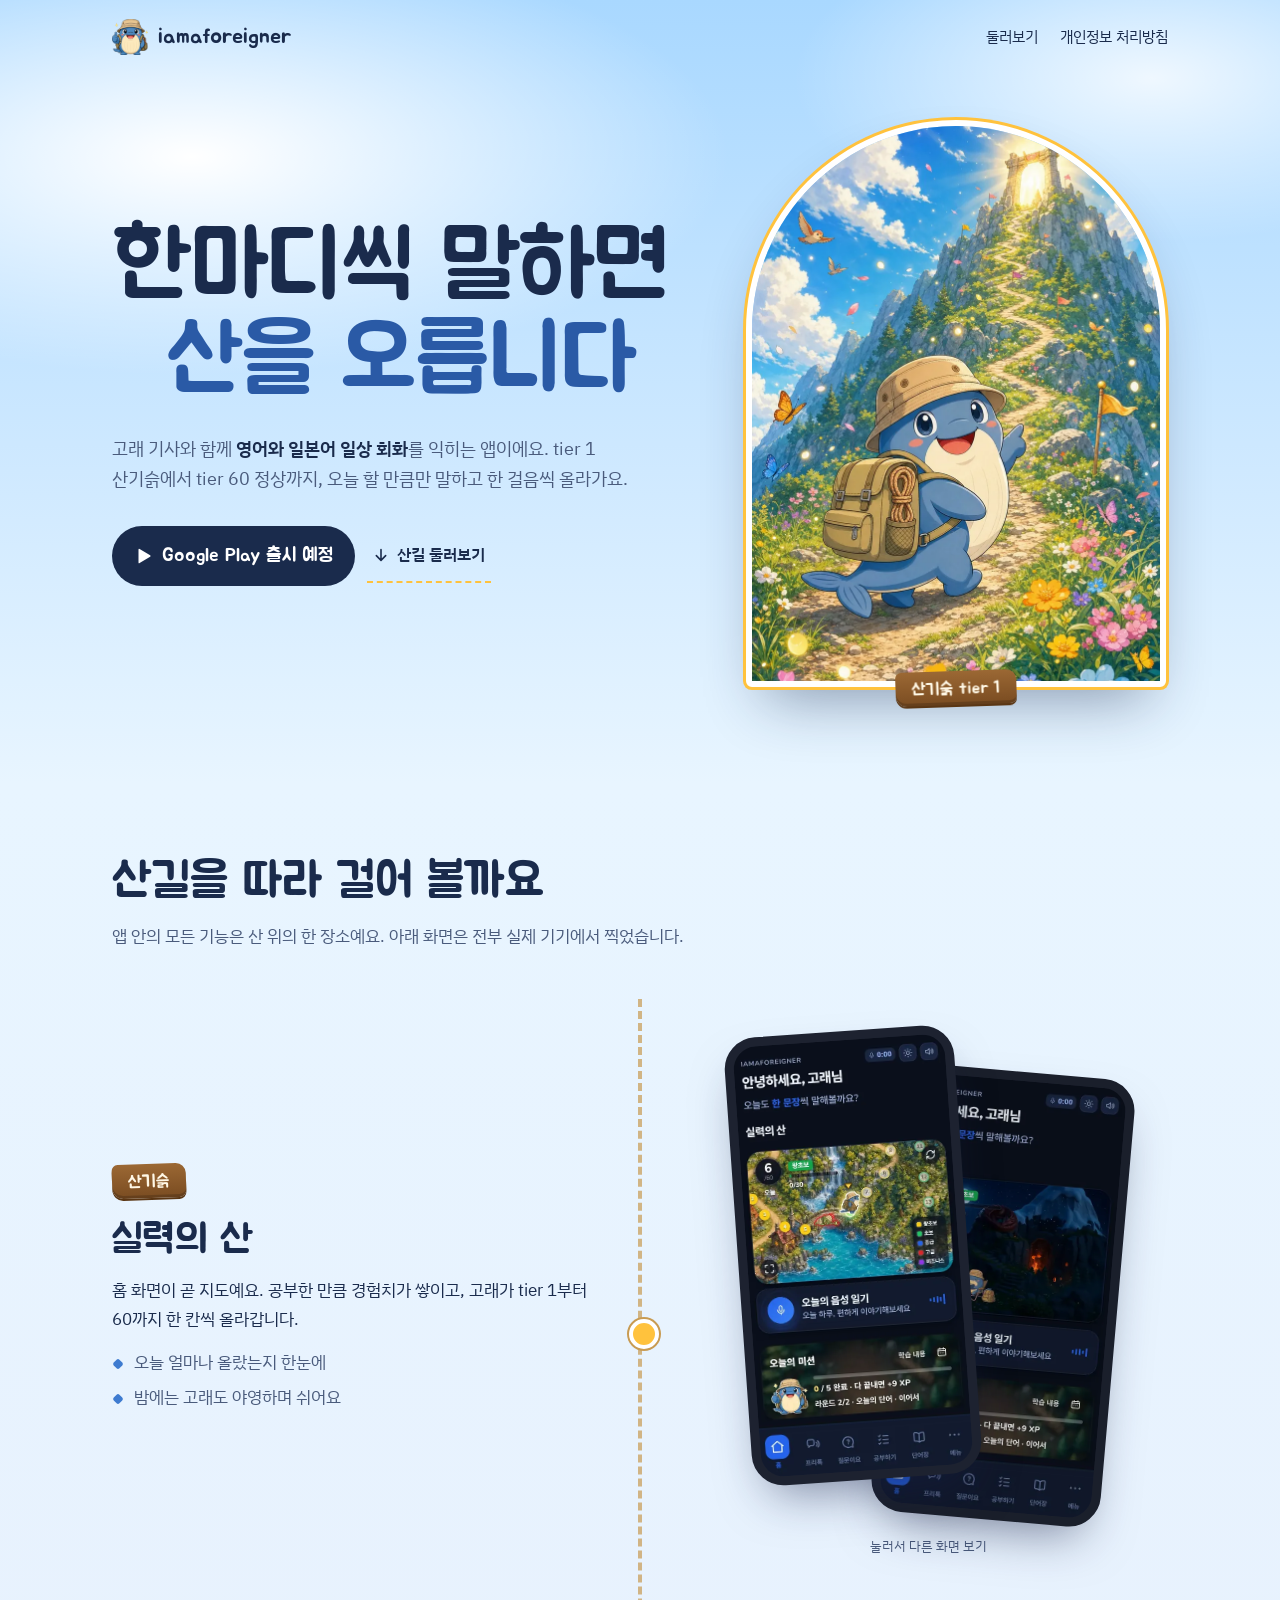
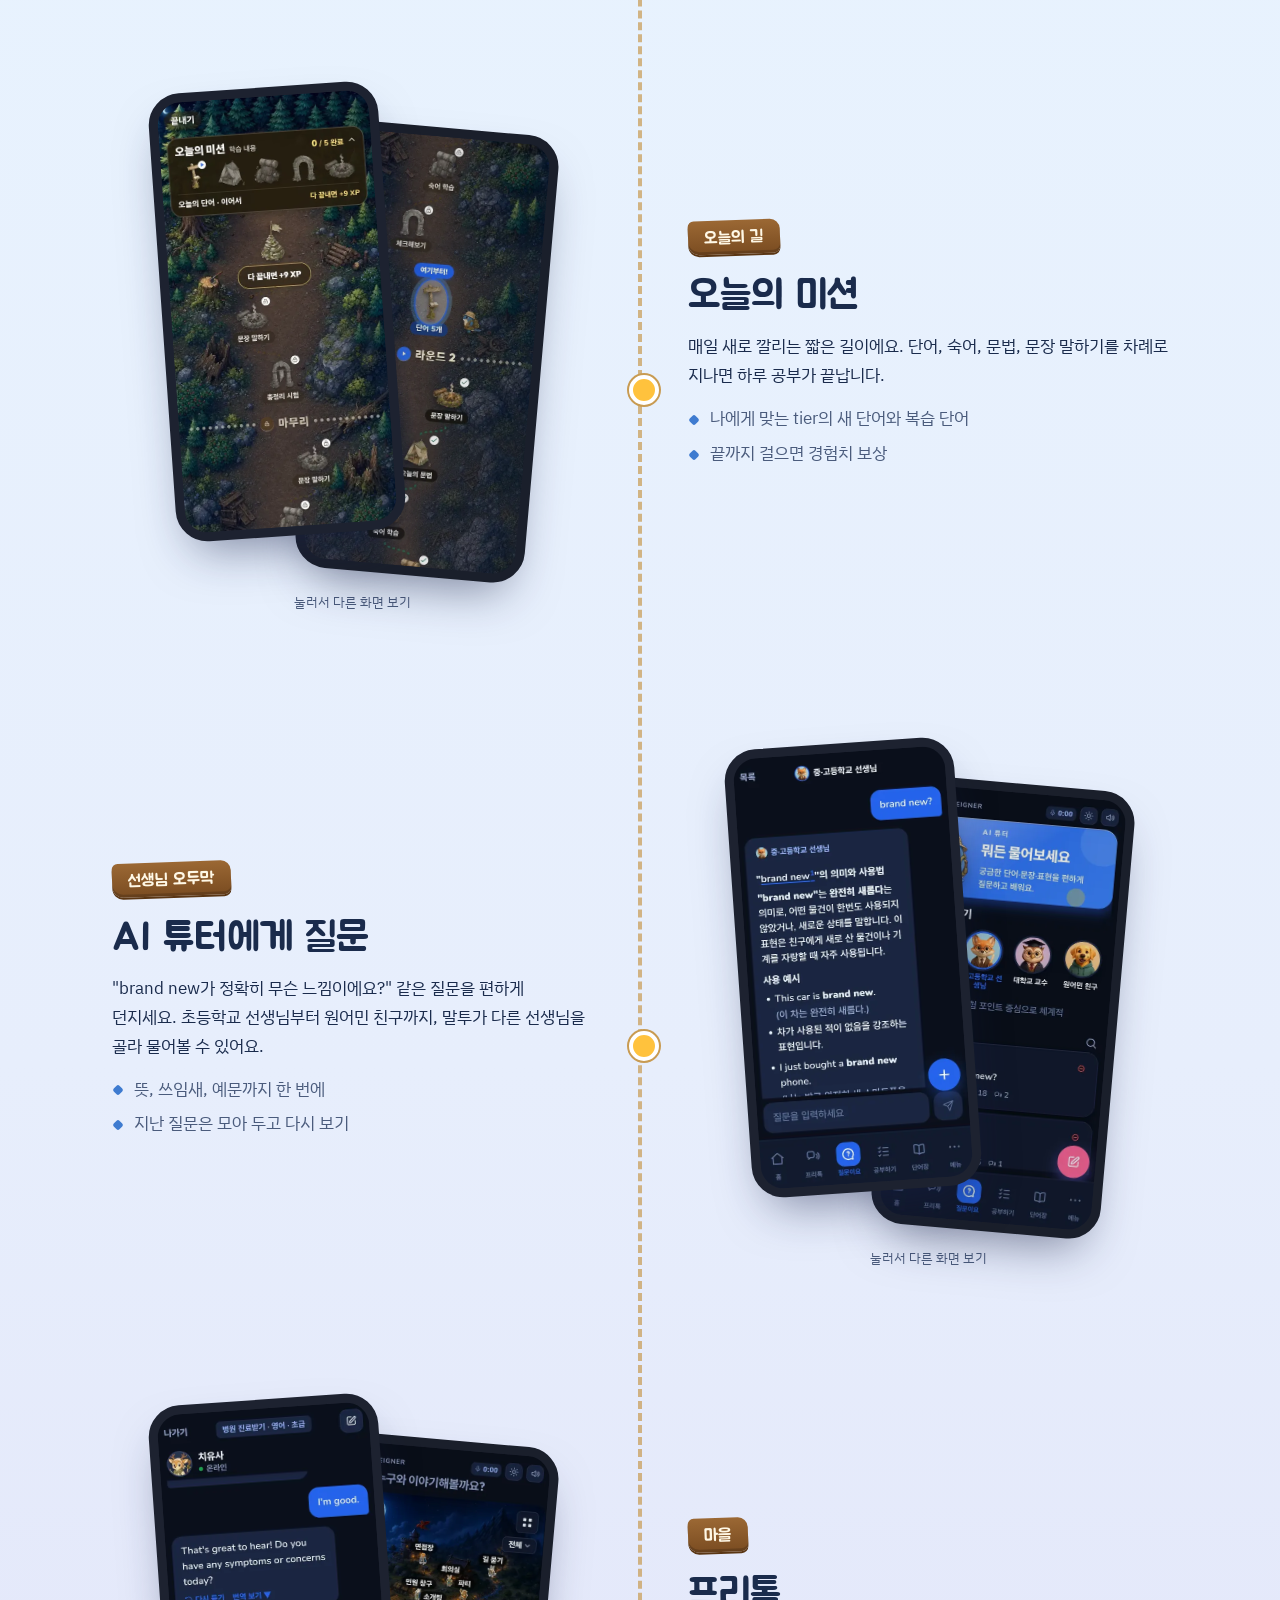
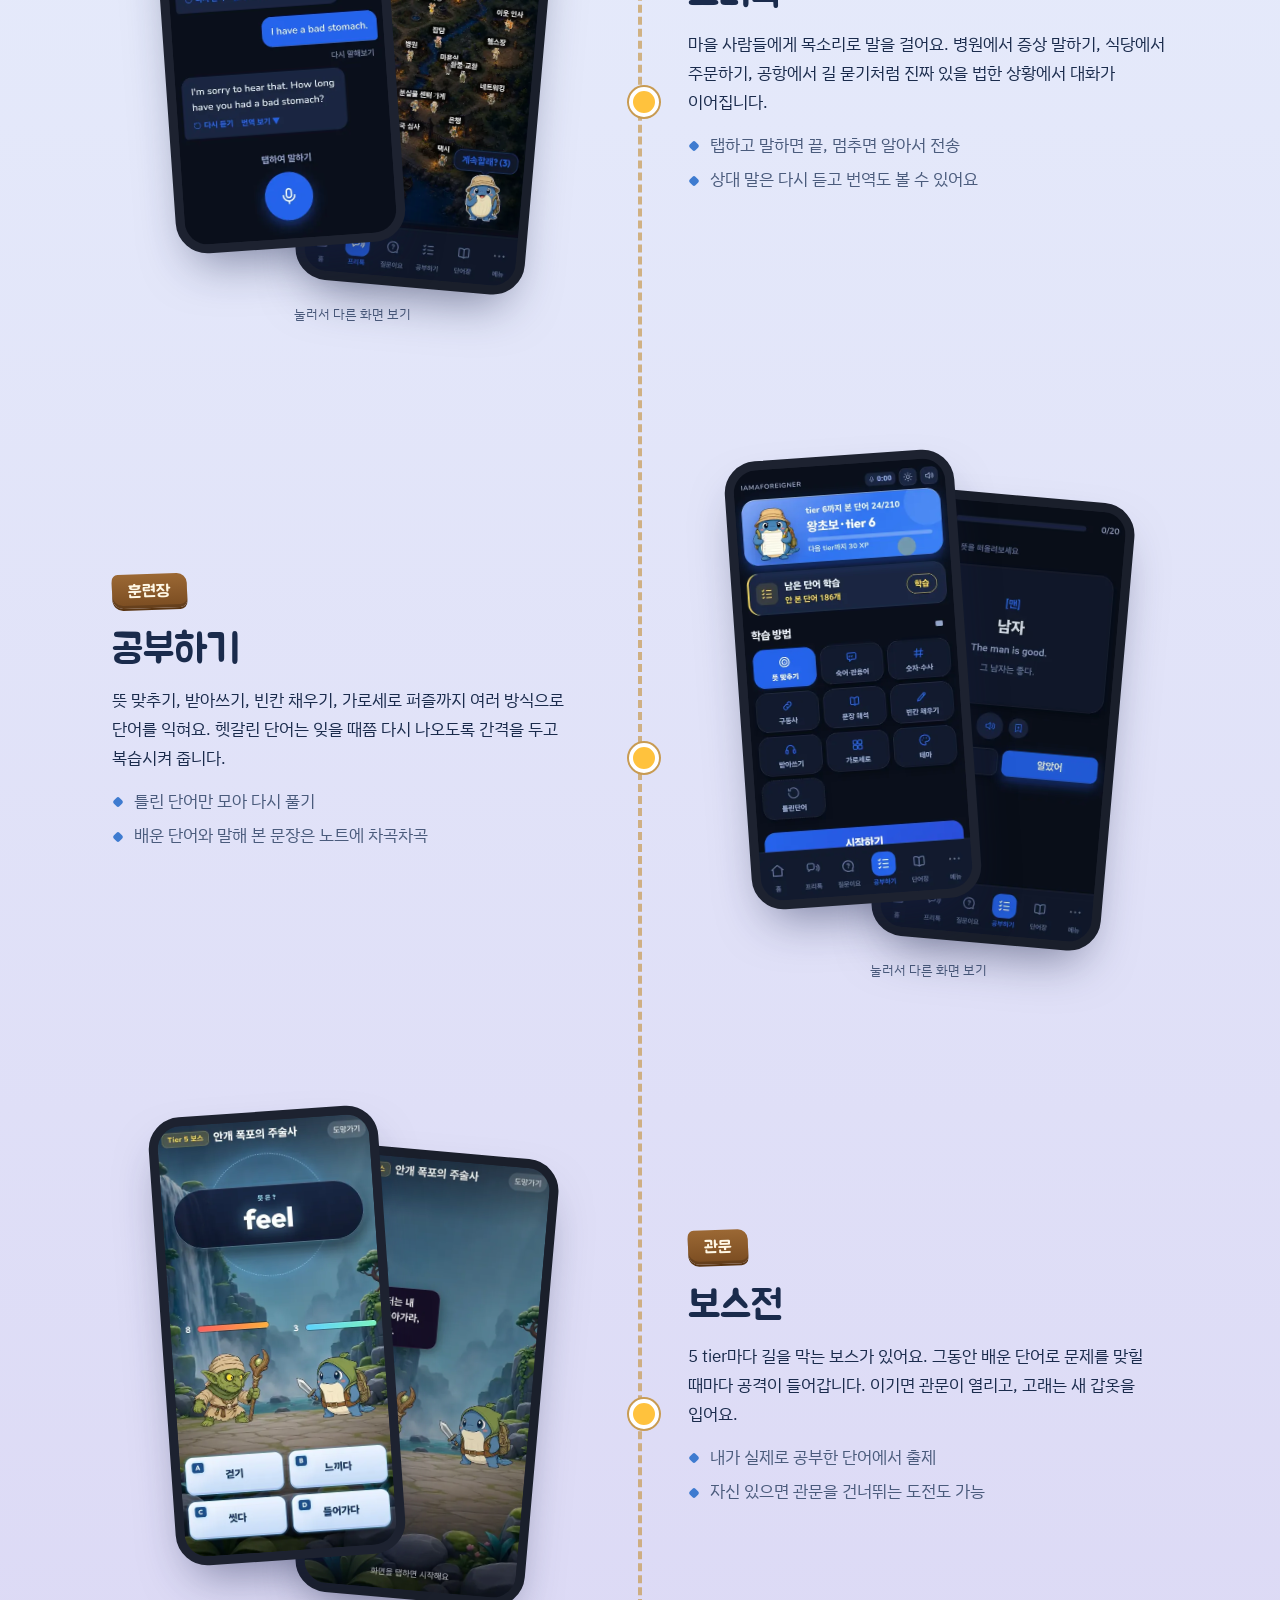
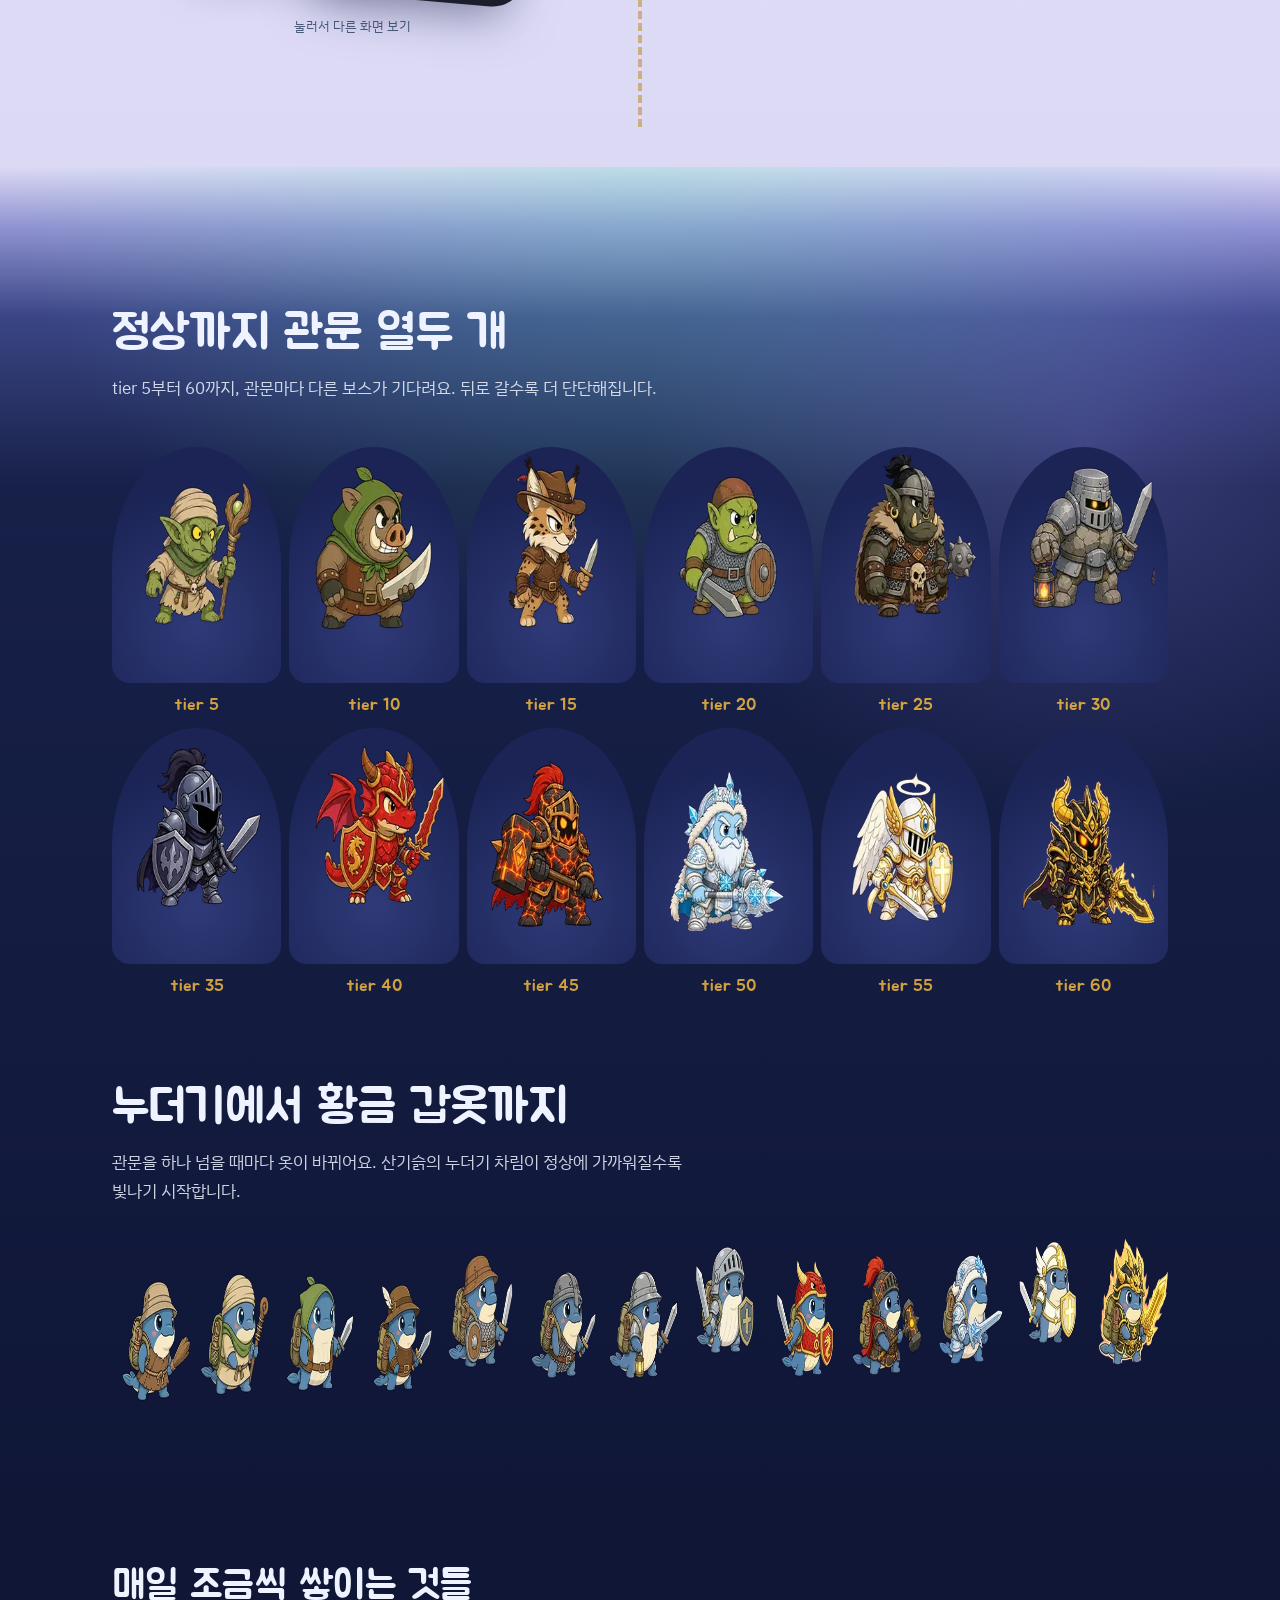
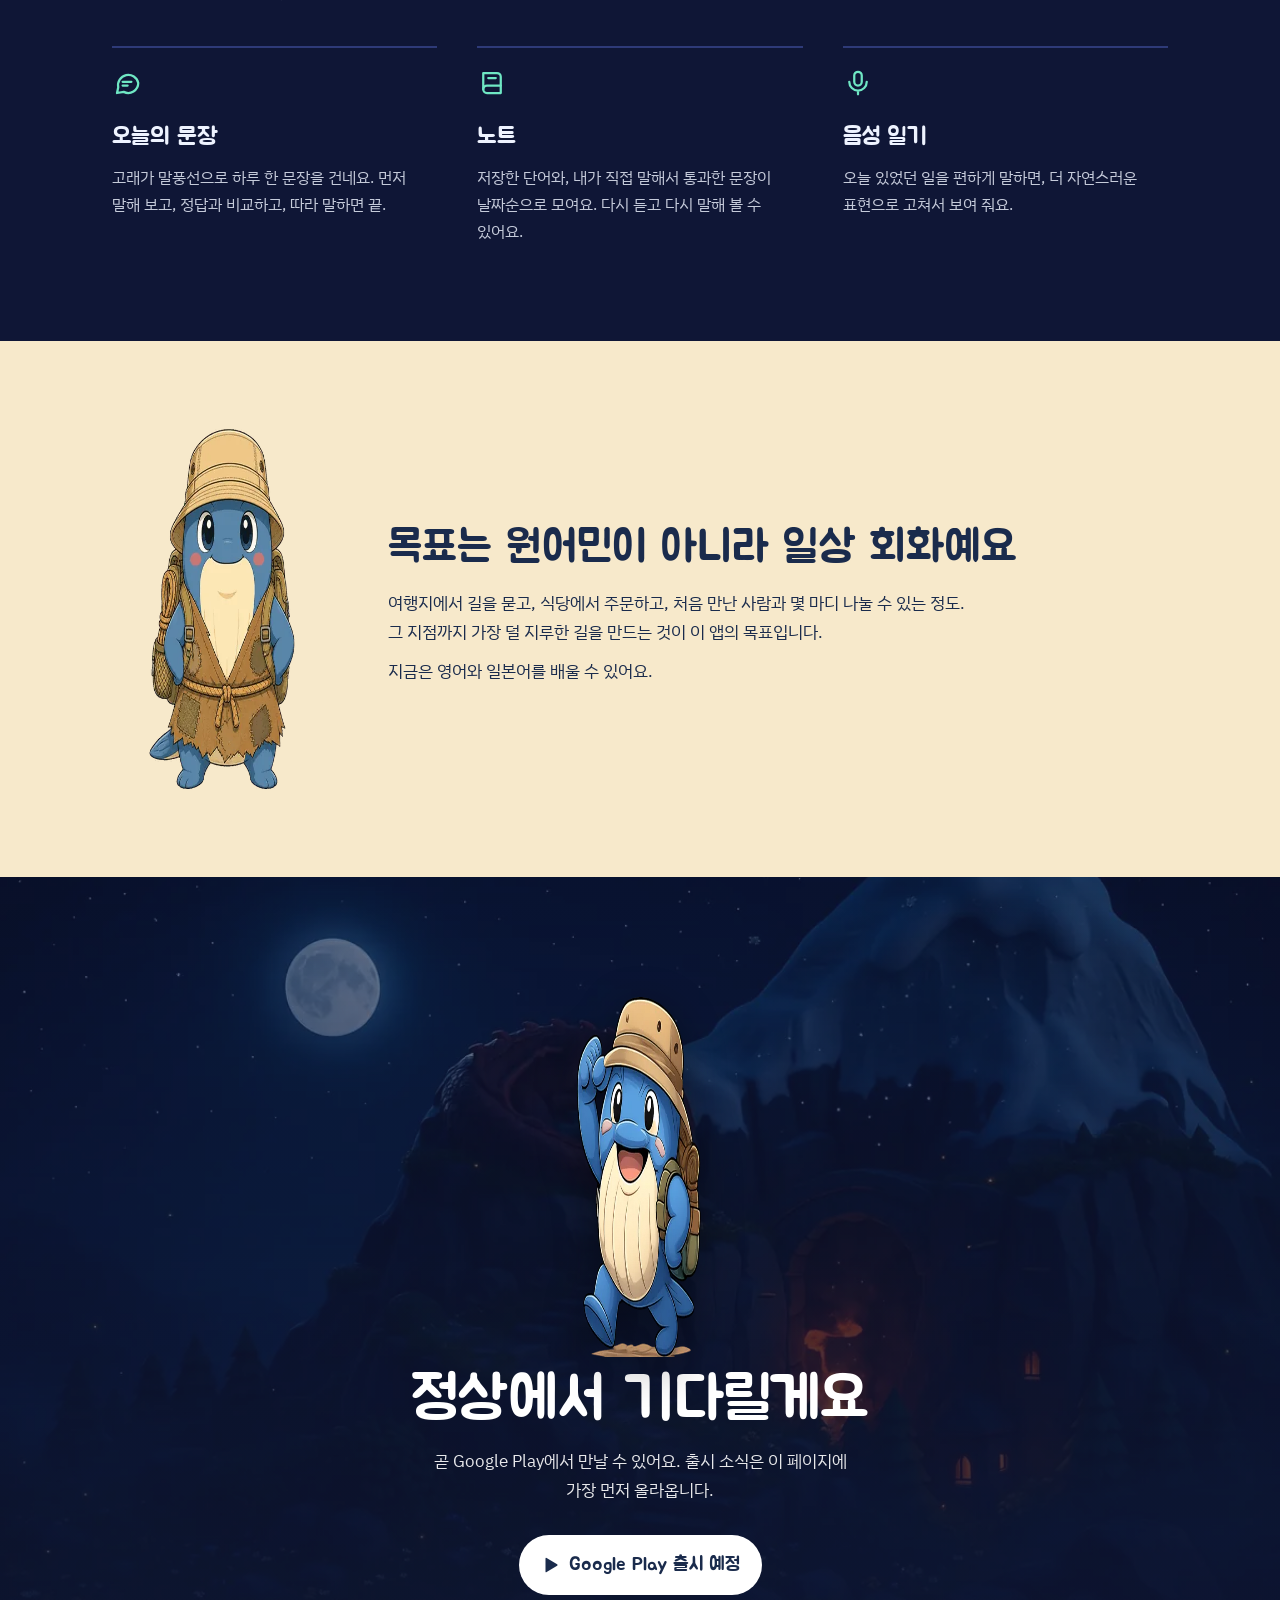
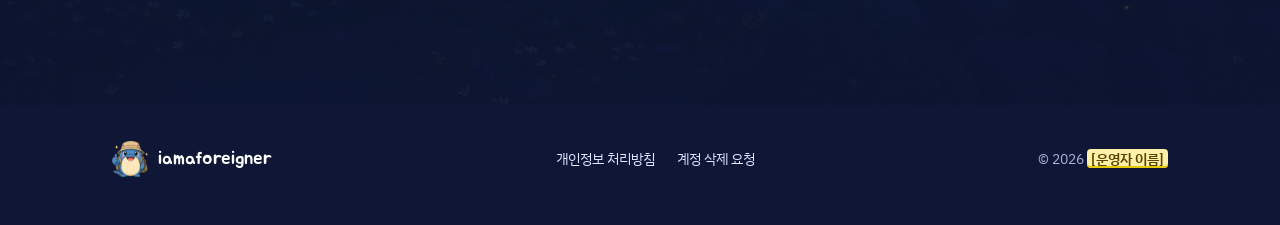
==== index.html @ 8b108762 "feat: 앱 소개 페이지 + 개인정보 처리방침 (GitHub Pages 정적 사이트) - index.html: 고래 기사 산길 컨셉 소개, 실기기 캡처 6개 기능, 관문 보스 1" ====
<!DOCTYPE html>
<html lang="ko">
<head>
<meta charset="UTF-8">
<meta name="viewport" content="width=device-width, initial-scale=1">
<title>iamaforeigner — 고래 기사와 오르는 회화의 산</title>
<meta name="description" content="고래 기사와 함께 영어와 일본어 일상 회화를 익히는 앱. tier 1 산기슭에서 tier 60 정상까지, 매일 한마디씩.">
<meta property="og:title" content="iamaforeigner">
<meta property="og:description" content="한마디씩 말하면 산을 오릅니다. 영어와 일본어 일상 회화 앱.">
<meta property="og:image" content="images/og.jpg">
<meta property="og:type" content="website">
<meta name="theme-color" content="#cfe9ff">
<link rel="icon" href="images/icon.png">
<link rel="apple-touch-icon" href="images/icon.png">
<link rel="preconnect" href="https://fonts.googleapis.com">
<link rel="preconnect" href="https://fonts.gstatic.com" crossorigin>
<link href="https://fonts.googleapis.com/css2?family=Jua&family=IBM+Plex+Sans+KR:wght@400;600&display=swap" rel="stylesheet">
<link rel="stylesheet" href="style.css">
<style>
/* ---------- top bar ---------- */
.top { position: absolute; inset: 0 0 auto 0; z-index: 5; padding: 18px 0; }
.top .wrap { display: flex; align-items: center; justify-content: space-between; }
.top nav a { font-size: 15px; color: var(--ink); text-decoration: none; margin-left: 18px; }
.top nav a:hover { text-decoration: underline; }
@media (max-width: 520px) { .top nav .opt { display: none; } }

/* ---------- hero ---------- */
.hero {
  position: relative;
  background:
    radial-gradient(60% 40% at 15% 20%, #fff 0, rgba(255,255,255,0) 70%),
    radial-gradient(40% 30% at 90% 10%, rgba(255,255,255,.8) 0, rgba(255,255,255,0) 70%),
    linear-gradient(#a9d8ff, var(--sky) 60%, #e8f5ff);
  padding: 96px 0 72px;
  overflow: hidden;
}
.hero .wrap { display: grid; gap: 40px; align-items: center; }
@media (min-width: 900px) {
  .hero { padding: 120px 0 96px; }
  .hero .wrap { grid-template-columns: 1.15fr .85fr; gap: 56px; }
}
.hero h1 {
  font-family: var(--display);
  font-weight: 400;
  font-size: clamp(46px, 11vw, 92px);
  line-height: 1.02;
  letter-spacing: -0.01em;
  margin: 0 0 24px;
  color: var(--ink);
}
.hero h1 .line { display: block; }
.hero h1 .line:nth-child(2) {
  color: var(--whale-deep);
  -webkit-text-stroke: 0;
  padding-left: .6em;
}
.hero .lede { font-size: 18px; max-width: 30em; color: var(--ink-soft); margin: 0 0 32px; }
.hero .lede strong { color: var(--ink); font-weight: 600; }

.cta-row { display: flex; flex-wrap: wrap; gap: 12px; align-items: center; }
.soon {
  display: inline-flex; align-items: center; gap: 10px;
  font-family: var(--display); font-size: 19px;
  padding: 14px 22px;
  border-radius: 999px;
  background: var(--ink); color: #fff;
  cursor: default;
}
.soon svg { width: 18px; height: 18px; flex: none; }
.soon small { font-family: var(--body); font-size: 13px; opacity: .7; margin-left: 2px; }
.ghost {
  display: inline-flex; align-items: center; gap: 8px;
  font-size: 16px; font-weight: 600; color: var(--ink);
  text-decoration: none; padding: 12px 6px;
  border-bottom: 2px dashed var(--gold);
}
.ghost svg { width: 16px; height: 16px; }

/* arched gate framing the splash art */
.gate {
  position: relative;
  margin: 0 auto;
  width: min(100%, 420px);
  aspect-ratio: 2 / 2.7;
  border-radius: 999px 999px 28px 28px;
  overflow: hidden;
  border: 6px solid #fff;
  box-shadow: 0 0 0 3px var(--gold), 0 30px 60px -20px rgba(26,43,76,.45);
  background: #9fd2ff;
}
.gate img { width: 100%; height: 100%; object-fit: cover; object-position: 50% 30%; }
.gate-wrap { position: relative; }
.gate-wrap .tag {
  position: absolute; left: 50%; bottom: -18px; transform: translateX(-50%) rotate(-2deg);
  white-space: nowrap;
}
@media (prefers-reduced-motion: no-preference) {
  .gate { animation: rise 1s cubic-bezier(.2,.8,.2,1) both .1s; }
  @keyframes rise { from { transform: translateY(40px); opacity: 0; } to { transform: none; opacity: 1; } }
}

/* ---------- the climb (trail with stops) ---------- */
.climb {
  position: relative;
  background: linear-gradient(#e8f5ff, #e7eefc 45%, #dcd9f5);
  padding: 72px 0 40px;
  overflow-x: clip;
}
.climb-intro { max-width: 36em; margin-bottom: 40px; }
.climb-intro h2, .section-head h2 {
  font-family: var(--display); font-weight: 400;
  font-size: clamp(32px, 6vw, 48px); line-height: 1.15; margin: 0 0 12px;
}
.climb-intro p { margin: 0; color: var(--ink-soft); }

.trail { position: relative; padding-left: 40px; }
.trail::before {                      /* the dashed path */
  content: ""; position: absolute; left: 11px; top: 8px; bottom: 0;
  border-left: 4px dashed #c89b52;
  opacity: .7;
}
@media (min-width: 900px) {
  .trail { padding-left: 0; }
  .trail::before { left: 50%; margin-left: -2px; }
}

.stop { position: relative; padding: 24px 0 72px; display: grid; gap: 28px; align-items: center; }
.stop::before {                       /* trail stone */
  content: ""; position: absolute; left: -38px; top: 30px;
  width: 22px; height: 22px; border-radius: 50%;
  background: var(--gold); border: 4px solid #fff;
  box-shadow: 0 0 0 2px #c89b52;
}
@media (min-width: 900px) {
  .stop { grid-template-columns: 1fr 1fr; gap: 96px; padding: 40px 0 96px; }
  .stop::before { left: 50%; margin-left: -11px; top: 50%; }
  .stop:nth-child(even) .copy { order: 2; }
}
.copy h3 {
  font-family: var(--display); font-weight: 400;
  font-size: clamp(28px, 5vw, 40px); line-height: 1.2; margin: 18px 0 12px;
}
.copy p { margin: 0 0 14px; max-width: 30em; }
.copy ul { margin: 0; padding: 0; list-style: none; }
.copy li { padding-left: 22px; position: relative; margin-bottom: 6px; color: var(--ink-soft); }
.copy li::before {
  content: ""; position: absolute; left: 2px; top: .7em; width: 8px; height: 8px;
  background: var(--whale); border-radius: 2px; transform: rotate(45deg);
}

/* two overlapped phones — tap the front one to swap */
.phones {
  position: relative; height: 520px; max-width: 380px; width: 100%;
  margin: 0 auto; border: 0; padding: 0; background: none; cursor: pointer;
  font: inherit; color: inherit;
}
@media (max-width: 420px) { .phones { height: 460px; } }
.phone {
  position: absolute; width: 230px; aspect-ratio: 720 / 1406;
  border-radius: 32px; overflow: hidden;
  border: 9px solid #1d2230;
  background: #1d2230;
  box-shadow: 0 24px 50px -18px rgba(23,32,72,.55);
  transition: transform .45s cubic-bezier(.2,.8,.2,1), z-index 0s .2s, filter .45s;
}
@media (max-width: 420px) { .phone { width: 200px; } }
.phone img { width: 100%; height: 100%; object-fit: cover; }
.phone.a { left: 0; top: 0; z-index: 2; transform: rotate(-4deg); }
.phone.b { right: 0; top: 40px; z-index: 1; transform: rotate(5deg); filter: brightness(.9); }
.phones.swapped .phone.a { z-index: 1; transform: rotate(-6deg) translateY(30px); filter: brightness(.9); }
.phones.swapped .phone.b { z-index: 2; transform: rotate(3deg) translateY(-30px); filter: none; }
.phones .hint {
  position: absolute; left: 50%; bottom: -6px; transform: translateX(-50%);
  font-size: 13px; color: var(--ink-soft); white-space: nowrap;
}
@media (prefers-reduced-motion: reduce) { .phone { transition: none; } }

/* ---------- gates & armor ---------- */
.gates {
  background:
    radial-gradient(70% 50% at 50% 0%, rgba(111,231,196,.28) 0, rgba(111,231,196,0) 70%),
    radial-gradient(50% 40% at 85% 20%, rgba(154,140,255,.25) 0, rgba(154,140,255,0) 70%),
    linear-gradient(#dcd9f5 0, #8f93d0 60px, #3a4585 150px, var(--night) 320px, var(--night-2));
  color: var(--snow-text);
  padding: 140px 0 96px;
}
.section-head { max-width: 36em; margin-bottom: 36px; }
.section-head p { margin: 0; opacity: .85; }
.rail {
  display: grid; grid-auto-flow: column; grid-auto-columns: 132px; gap: 8px;
  overflow-x: auto; padding: 8px 4px 16px; margin: 0 calc(var(--gutter) * -1);
  padding-left: var(--gutter); padding-right: var(--gutter);
  scroll-snap-type: x proximity;
  scrollbar-width: thin; scrollbar-color: #3b467e transparent;
}
@media (min-width: 1100px) {
  .rail { grid-auto-flow: row; grid-template-columns: repeat(6, 1fr); grid-auto-columns: auto; overflow: visible; margin: 0; padding: 8px 0; }
}
.rail figure { margin: 0; text-align: center; scroll-snap-align: start; }
.rail .pedestal {
  aspect-ratio: 1; border-radius: 50% 50% 18px 18px;
  background: radial-gradient(circle at 50% 75%, #2f3a78, #1b2455 70%);
  display: grid; place-items: center; padding: 8px;
}
.rail figcaption { font-size: 14px; margin-top: 8px; opacity: .8; }
.rail figcaption b { font-family: var(--display); font-weight: 400; font-size: 17px; color: var(--gold); opacity: 1; display: block; }

.armor-head { margin-top: 72px; }
.armor {
  display: flex; align-items: flex-end; gap: 0;
  overflow-x: auto; padding: 8px var(--gutter) 12px; margin: 0 calc(var(--gutter) * -1);
  scrollbar-width: thin; scrollbar-color: #3b467e transparent;
}
.armor img { width: 92px; flex: none; margin-right: -14px; }
.armor img:nth-child(n) { transform: translateY(calc(var(--i) * -3px)); }
@media (min-width: 1100px) { .armor { overflow: visible; margin: 0; padding: 8px 0 12px; } .armor img { flex: 1 1 0; min-width: 0; width: auto; margin: 0 -6px 0 0; } }

/* ---------- small things every day ---------- */
.daily { background: var(--night-2); color: var(--snow-text); padding: 24px 0 96px; }
.daily-grid { display: grid; gap: 28px; }
@media (min-width: 800px) { .daily-grid { grid-template-columns: repeat(3, 1fr); gap: 40px; } }
.daily-item { border-top: 2px solid #2e3a78; padding-top: 20px; }
.daily-item svg { width: 30px; height: 30px; color: var(--aurora); margin-bottom: 10px; }
.daily-item h3 { font-family: var(--display); font-weight: 400; font-size: 24px; margin: 0 0 6px; }
.daily-item p { margin: 0; opacity: .82; font-size: 16px; }

/* ---------- goal ---------- */
.goal { background: var(--belly); padding: 88px 0; }
.goal .wrap { display: grid; gap: 32px; align-items: center; }
@media (min-width: 800px) { .goal .wrap { grid-template-columns: 220px 1fr; gap: 56px; } }
.goal img { width: 150px; margin: 0 auto; }
@media (min-width: 800px) { .goal img { width: 200px; } }
.goal h2 { font-family: var(--display); font-weight: 400; font-size: clamp(30px, 5.5vw, 44px); line-height: 1.2; margin: 0 0 14px; }
.goal p { margin: 0 0 10px; max-width: 34em; }

/* ---------- peak CTA ---------- */
.peak {
  position: relative; color: #fff; text-align: center;
  padding: 120px 0 110px;
  background: linear-gradient(rgba(15,22,54,.55), rgba(15,22,54,.85)), url(images/mountain-night.webp) center 30% / cover no-repeat, var(--night);
}
.peak img.whale { width: 150px; margin: 0 auto 10px; filter: drop-shadow(0 10px 20px rgba(0,0,0,.4)); }
.peak h2 { font-family: var(--display); font-weight: 400; font-size: clamp(36px, 7vw, 60px); line-height: 1.1; margin: 0 0 14px; }
.peak p { margin: 0 auto 30px; max-width: 26em; opacity: .9; }
.peak .soon { background: #fff; color: var(--ink); }

/* ---------- footer ---------- */
footer.site { background: var(--night-2); color: #aab4d6; font-size: 14px; padding: 36px 0 48px; }
footer.site .wrap { display: flex; flex-wrap: wrap; gap: 14px 28px; align-items: center; justify-content: space-between; }
footer.site a { color: #dfe6ff; text-decoration: none; }
footer.site a:hover { text-decoration: underline; }
footer.site .links { display: flex; flex-wrap: wrap; gap: 8px 22px; }
footer.site .wordmark { color: #fff; font-size: 19px; }
</style>
</head>
<body>

<header class="top">
  <div class="wrap">
    <a class="wordmark" href="./"><img src="images/whale-happy.webp" alt="" width="36" height="36">iamaforeigner</a>
    <nav>
      <a class="opt" href="#climb">둘러보기</a>
      <a href="privacy.html">개인정보 처리방침</a>
    </nav>
  </div>
</header>

<main>
<section class="hero">
  <div class="wrap">
    <div>
      <h1><span class="line">한마디씩 말하면</span><span class="line">산을 오릅니다</span></h1>
      <p class="lede">고래 기사와 함께 <strong>영어와 일본어 일상 회화</strong>를 익히는 앱이에요. tier 1 산기슭에서 tier 60 정상까지, 오늘 할 만큼만 말하고 한 걸음씩 올라가요.</p>
      <div class="cta-row">
        <span class="soon" aria-label="Google Play 출시 예정">
          <svg viewBox="0 0 24 24" fill="currentColor" aria-hidden="true"><path d="M6 3.5v17a1 1 0 0 0 1.5.86l14-8.5a1 1 0 0 0 0-1.72l-14-8.5A1 1 0 0 0 6 3.5z"/></svg>
          Google Play 출시 예정
        </span>
        <a class="ghost" href="#climb">
          <svg viewBox="0 0 24 24" fill="none" stroke="currentColor" stroke-width="2.4" stroke-linecap="round" stroke-linejoin="round" aria-hidden="true"><path d="M12 4v16M5 13l7 7 7-7"/></svg>
          산길 둘러보기
        </a>
      </div>
    </div>
    <div class="gate-wrap">
      <div class="gate"><img src="images/hero-splash.webp" alt="모자를 쓰고 배낭을 멘 고래가 정상의 빛나는 관문으로 이어진 산길을 걷고 있다" width="820" height="1230" fetchpriority="high"></div>
      <span class="sign tag">산기슭 tier 1</span>
    </div>
  </div>
</section>

<section class="climb" id="climb">
  <div class="wrap">
    <div class="climb-intro">
      <h2>산길을 따라 걸어 볼까요</h2>
      <p>앱 안의 모든 기능은 산 위의 한 장소예요. 아래 화면은 전부 실제 기기에서 찍었습니다.</p>
    </div>

    <div class="trail">

      <article class="stop">
        <div class="copy">
          <span class="sign">산기슭</span>
          <h3>실력의 산</h3>
          <p>홈 화면이 곧 지도예요. 공부한 만큼 경험치가 쌓이고, 고래가 tier 1부터 60까지 한 칸씩 올라갑니다.</p>
          <ul>
            <li>오늘 얼마나 올랐는지 한눈에</li>
            <li>밤에는 고래도 야영하며 쉬어요</li>
          </ul>
        </div>
        <button class="phones" type="button" aria-label="실력의 산 화면 두 장, 눌러서 바꿔 보기">
          <span class="phone a"><img src="images/shot-mountain-1.webp" alt="홈 화면: 실력의 산 지도와 오늘의 음성 일기, 오늘의 미션" loading="lazy" width="480" height="937"></span>
          <span class="phone b"><img src="images/shot-mountain-2.webp" alt="밤 시간의 홈 화면: 텐트 옆에서 쉬는 고래" loading="lazy" width="480" height="937"></span>
          <span class="hint">눌러서 다른 화면 보기</span>
        </button>
      </article>

      <article class="stop">
        <div class="copy">
          <span class="sign">오늘의 길</span>
          <h3>오늘의 미션</h3>
          <p>매일 새로 깔리는 짧은 길이에요. 단어, 숙어, 문법, 문장 말하기를 차례로 지나면 하루 공부가 끝납니다.</p>
          <ul>
            <li>나에게 맞는 tier의 새 단어와 복습 단어</li>
            <li>끝까지 걸으면 경험치 보상</li>
          </ul>
        </div>
        <button class="phones" type="button" aria-label="오늘의 미션 화면 두 장, 눌러서 바꿔 보기">
          <span class="phone a"><img src="images/shot-mission-1.webp" alt="오늘의 미션: 숲길 위에 놓인 단계 표시" loading="lazy" width="480" height="937"></span>
          <span class="phone b"><img src="images/shot-mission-2.webp" alt="오늘의 미션 길의 이어지는 라운드" loading="lazy" width="480" height="937"></span>
          <span class="hint">눌러서 다른 화면 보기</span>
        </button>
      </article>

      <article class="stop">
        <div class="copy">
          <span class="sign">선생님 오두막</span>
          <h3>AI 튜터에게 질문</h3>
          <p>"brand new가 정확히 무슨 느낌이에요?" 같은 질문을 편하게 던지세요. 초등학교 선생님부터 원어민 친구까지, 말투가 다른 선생님을 골라 물어볼 수 있어요.</p>
          <ul>
            <li>뜻, 쓰임새, 예문까지 한 번에</li>
            <li>지난 질문은 모아 두고 다시 보기</li>
          </ul>
        </div>
        <button class="phones" type="button" aria-label="AI 튜터 화면 두 장, 눌러서 바꿔 보기">
          <span class="phone a"><img src="images/shot-tutor-2.webp" alt="튜터 답변: brand new의 의미와 사용 예시" loading="lazy" width="480" height="937"></span>
          <span class="phone b"><img src="images/shot-tutor-1.webp" alt="선생님 고르기와 지난 질문 목록" loading="lazy" width="480" height="937"></span>
          <span class="hint">눌러서 다른 화면 보기</span>
        </button>
      </article>

      <article class="stop">
        <div class="copy">
          <span class="sign">마을</span>
          <h3>프리톡</h3>
          <p>마을 사람들에게 목소리로 말을 걸어요. 병원에서 증상 말하기, 식당에서 주문하기, 공항에서 길 묻기처럼 진짜 있을 법한 상황에서 대화가 이어집니다.</p>
          <ul>
            <li>탭하고 말하면 끝, 멈추면 알아서 전송</li>
            <li>상대 말은 다시 듣고 번역도 볼 수 있어요</li>
          </ul>
        </div>
        <button class="phones" type="button" aria-label="프리톡 화면 두 장, 눌러서 바꿔 보기">
          <span class="phone a"><img src="images/shot-freetalk-2.webp" alt="프리톡 대화: 병원 진료받기 상황에서 치유사와 영어로 대화" loading="lazy" width="480" height="937"></span>
          <span class="phone b"><img src="images/shot-freetalk-1.webp" alt="밤의 마을 지도 위에 흩어진 대화 상대들" loading="lazy" width="480" height="937"></span>
          <span class="hint">눌러서 다른 화면 보기</span>
        </button>
      </article>

      <article class="stop">
        <div class="copy">
          <span class="sign">훈련장</span>
          <h3>공부하기</h3>
          <p>뜻 맞추기, 받아쓰기, 빈칸 채우기, 가로세로 퍼즐까지 여러 방식으로 단어를 익혀요. 헷갈린 단어는 잊을 때쯤 다시 나오도록 간격을 두고 복습시켜 줍니다.</p>
          <ul>
            <li>틀린 단어만 모아 다시 풀기</li>
            <li>배운 단어와 말해 본 문장은 노트에 차곡차곡</li>
          </ul>
        </div>
        <button class="phones" type="button" aria-label="공부하기 화면 두 장, 눌러서 바꿔 보기">
          <span class="phone a"><img src="images/shot-study-1.webp" alt="공부하기: 학습 방법 선택 화면" loading="lazy" width="480" height="937"></span>
          <span class="phone b"><img src="images/shot-study-2.webp" alt="플래시카드로 뜻 떠올리기" loading="lazy" width="480" height="937"></span>
          <span class="hint">눌러서 다른 화면 보기</span>
        </button>
      </article>

      <article class="stop">
        <div class="copy">
          <span class="sign">관문</span>
          <h3>보스전</h3>
          <p>5 tier마다 길을 막는 보스가 있어요. 그동안 배운 단어로 문제를 맞힐 때마다 공격이 들어갑니다. 이기면 관문이 열리고, 고래는 새 갑옷을 입어요.</p>
          <ul>
            <li>내가 실제로 공부한 단어에서 출제</li>
            <li>자신 있으면 관문을 건너뛰는 도전도 가능</li>
          </ul>
        </div>
        <button class="phones" type="button" aria-label="보스전 화면 두 장, 눌러서 바꿔 보기">
          <span class="phone a"><img src="images/shot-boss-1.webp" alt="보스전: feel의 뜻을 네 개의 보기 중에서 고르는 전투" loading="lazy" width="480" height="937"></span>
          <span class="phone b"><img src="images/shot-boss-2.webp" alt="폭포 앞에서 보스가 고래를 막아서는 장면" loading="lazy" width="480" height="937"></span>
          <span class="hint">눌러서 다른 화면 보기</span>
        </button>
      </article>

    </div>
  </div>
</section>

<section class="gates" aria-labelledby="gates-title">
  <div class="wrap">
    <div class="section-head">
      <h2 id="gates-title">정상까지 관문 열두 개</h2>
      <p>tier 5부터 60까지, 관문마다 다른 보스가 기다려요. 뒤로 갈수록 더 단단해집니다.</p>
    </div>
    <div class="rail" tabindex="0" aria-label="보스 열두 명, 가로로 넘겨 보기">
      <figure><div class="pedestal"><img src="images/boss01.webp" alt="주술사 고블린" loading="lazy" width="220" height="220"></div><figcaption><b>tier 5</b></figcaption></figure>
      <figure><div class="pedestal"><img src="images/boss02.webp" alt="멧돼지 산적" loading="lazy" width="220" height="220"></div><figcaption><b>tier 10</b></figcaption></figure>
      <figure><div class="pedestal"><img src="images/boss03.webp" alt="살쾡이 검객" loading="lazy" width="220" height="220"></div><figcaption><b>tier 15</b></figcaption></figure>
      <figure><div class="pedestal"><img src="images/boss04.webp" alt="방패 든 오크" loading="lazy" width="220" height="220"></div><figcaption><b>tier 20</b></figcaption></figure>
      <figure><div class="pedestal"><img src="images/boss05.webp" alt="철퇴 든 오크 전사" loading="lazy" width="220" height="220"></div><figcaption><b>tier 25</b></figcaption></figure>
      <figure><div class="pedestal"><img src="images/boss06.webp" alt="돌 골렘 기사" loading="lazy" width="220" height="220"></div><figcaption><b>tier 30</b></figcaption></figure>
      <figure><div class="pedestal"><img src="images/boss07.webp" alt="흑기사" loading="lazy" width="220" height="220"></div><figcaption><b>tier 35</b></figcaption></figure>
      <figure><div class="pedestal"><img src="images/boss08.webp" alt="붉은 용 기사" loading="lazy" width="220" height="220"></div><figcaption><b>tier 40</b></figcaption></figure>
      <figure><div class="pedestal"><img src="images/boss09.webp" alt="용암 갑옷 전사" loading="lazy" width="220" height="220"></div><figcaption><b>tier 45</b></figcaption></figure>
      <figure><div class="pedestal"><img src="images/boss10.webp" alt="얼음 왕" loading="lazy" width="220" height="220"></div><figcaption><b>tier 50</b></figcaption></figure>
      <figure><div class="pedestal"><img src="images/boss11.webp" alt="날개 달린 성기사" loading="lazy" width="220" height="220"></div><figcaption><b>tier 55</b></figcaption></figure>
      <figure><div class="pedestal"><img src="images/boss12.webp" alt="황금 갑옷의 마왕" loading="lazy" width="220" height="220"></div><figcaption><b>tier 60</b></figcaption></figure>
    </div>

    <div class="section-head armor-head">
      <h2>누더기에서 황금 갑옷까지</h2>
      <p>관문을 하나 넘을 때마다 옷이 바뀌어요. 산기슭의 누더기 차림이 정상에 가까워질수록 빛나기 시작합니다.</p>
    </div>
    <div class="armor" aria-label="고래 기사의 복장 열세 벌">
      <img style="--i:0" src="images/armor-t01.webp" alt="몽둥이를 든 첫 복장" loading="lazy" width="180" height="180">
      <img style="--i:1" src="images/armor-t02.webp" alt="" loading="lazy" width="180" height="180">
      <img style="--i:2" src="images/armor-t03.webp" alt="" loading="lazy" width="180" height="180">
      <img style="--i:3" src="images/armor-t04.webp" alt="" loading="lazy" width="180" height="180">
      <img style="--i:4" src="images/armor-t05.webp" alt="" loading="lazy" width="180" height="180">
      <img style="--i:5" src="images/armor-t06.webp" alt="" loading="lazy" width="180" height="180">
      <img style="--i:6" src="images/armor-t07.webp" alt="" loading="lazy" width="180" height="180">
      <img style="--i:7" src="images/armor-t08.webp" alt="" loading="lazy" width="180" height="180">
      <img style="--i:8" src="images/armor-t09.webp" alt="" loading="lazy" width="180" height="180">
      <img style="--i:9" src="images/armor-t10.webp" alt="" loading="lazy" width="180" height="180">
      <img style="--i:10" src="images/armor-t11.webp" alt="" loading="lazy" width="180" height="180">
      <img style="--i:11" src="images/armor-t12.webp" alt="" loading="lazy" width="180" height="180">
      <img style="--i:12" src="images/armor-t13.webp" alt="불꽃처럼 빛나는 황금 갑옷의 마지막 복장" loading="lazy" width="180" height="180">
    </div>
  </div>
</section>

<section class="daily" aria-labelledby="daily-title">
  <div class="wrap">
    <div class="section-head">
      <h2 id="daily-title" style="font-family:var(--display);font-weight:400;font-size:clamp(28px,5vw,40px);line-height:1.2;margin:0 0 10px">매일 조금씩 쌓이는 것들</h2>
    </div>
    <div class="daily-grid">
      <div class="daily-item">
        <svg viewBox="0 0 24 24" fill="none" stroke="currentColor" stroke-width="1.8" stroke-linecap="round" stroke-linejoin="round" aria-hidden="true"><path d="M21 12a8 8 0 0 1-11.6 7.1L4 20l1-4.6A8 8 0 1 1 21 12z"/><path d="M8.5 11h7M8.5 14h4"/></svg>
        <h3>오늘의 문장</h3>
        <p>고래가 말풍선으로 하루 한 문장을 건네요. 먼저 말해 보고, 정답과 비교하고, 따라 말하면 끝.</p>
      </div>
      <div class="daily-item">
        <svg viewBox="0 0 24 24" fill="none" stroke="currentColor" stroke-width="1.8" stroke-linecap="round" stroke-linejoin="round" aria-hidden="true"><path d="M5 4h11a3 3 0 0 1 3 3v13H8a3 3 0 0 1-3-3V4z"/><path d="M5 17a3 3 0 0 1 3-3h11"/><path d="M9 8h6"/></svg>
        <h3>노트</h3>
        <p>저장한 단어와, 내가 직접 말해서 통과한 문장이 날짜순으로 모여요. 다시 듣고 다시 말해 볼 수 있어요.</p>
      </div>
      <div class="daily-item">
        <svg viewBox="0 0 24 24" fill="none" stroke="currentColor" stroke-width="1.8" stroke-linecap="round" stroke-linejoin="round" aria-hidden="true"><rect x="9" y="3" width="6" height="11" rx="3"/><path d="M5 11a7 7 0 0 0 14 0M12 18v3"/></svg>
        <h3>음성 일기</h3>
        <p>오늘 있었던 일을 편하게 말하면, 더 자연스러운 표현으로 고쳐서 보여 줘요.</p>
      </div>
    </div>
  </div>
</section>

<section class="goal" aria-labelledby="goal-title">
  <div class="wrap">
    <img src="images/whale-ragged-hero.webp" alt="누더기 옷을 입은 산기슭의 고래" loading="lazy" width="360" height="360">
    <div>
      <h2 id="goal-title">목표는 원어민이 아니라 일상 회화예요</h2>
      <p>여행지에서 길을 묻고, 식당에서 주문하고, 처음 만난 사람과 몇 마디 나눌 수 있는 정도. 그 지점까지 가장 덜 지루한 길을 만드는 것이 이 앱의 목표입니다.</p>
      <p>지금은 영어와 일본어를 배울 수 있어요.</p>
    </div>
  </div>
</section>

<section class="peak" aria-labelledby="peak-title">
  <div class="wrap">
    <img class="whale" src="images/whale-go.webp" alt="" loading="lazy" width="360" height="360">
    <h2 id="peak-title">정상에서 기다릴게요</h2>
    <p>곧 Google Play에서 만날 수 있어요. 출시 소식은 이 페이지에 가장 먼저 올라옵니다.</p>
    <span class="soon" aria-label="Google Play 출시 예정">
      <svg viewBox="0 0 24 24" fill="currentColor" aria-hidden="true"><path d="M6 3.5v17a1 1 0 0 0 1.5.86l14-8.5a1 1 0 0 0 0-1.72l-14-8.5A1 1 0 0 0 6 3.5z"/></svg>
      Google Play 출시 예정
    </span>
  </div>
</section>
</main>

<footer class="site">
  <div class="wrap">
    <a class="wordmark" href="./"><img src="images/whale-happy.webp" alt="" width="36" height="36">iamaforeigner</a>
    <div class="links">
      <a href="privacy.html">개인정보 처리방침</a>
      <a href="privacy.html#delete-account">계정 삭제 요청</a>
    </div>
    <span>&copy; 2026 <span class="ph">[운영자 이름]</span></span>
  </div>
</footer>

<script>
  document.querySelectorAll('.phones').forEach(function (b) {
    b.addEventListener('click', function () { b.classList.toggle('swapped'); });
  });
</script>
</body>
</html>
---- style.css ----
/* iamaforeigner web — shared tokens */
:root {
  --ink: #1a2b4c;          /* deep navy text */
  --ink-soft: #4a5b7c;
  --paper: #f4faff;        /* snow */
  --sky: #cfe9ff;          /* day sky */
  --whale: #3e7bd0;        /* whale body blue */
  --whale-deep: #2a5aa6;
  --belly: #f7e9cb;        /* whale belly cream */
  --wood: #8a5a2b;         /* signpost */
  --gold: #ffc23d;         /* trail lantern */
  --night: #172048;
  --night-2: #0f1636;
  --aurora: #6fe7c4;
  --snow-text: #eef3ff;
  --ph: #fff1a8;           /* placeholder highlight */

  --display: "Jua", "IBM Plex Sans KR", sans-serif;
  --body: "IBM Plex Sans KR", -apple-system, "Apple SD Gothic Neo", sans-serif;
  --gutter: 16px;
}

* { box-sizing: border-box; }
html { -webkit-text-size-adjust: 100%; scroll-behavior: smooth; }
@media (prefers-reduced-motion: reduce) { html { scroll-behavior: auto; } }
body {
  margin: 0;
  font-family: var(--body);
  font-size: 17px;
  line-height: 1.7;
  color: var(--ink);
  background: var(--paper);
  overflow-x: hidden;
  word-break: keep-all;
  overflow-wrap: break-word;
}
img { max-width: 100%; display: block; }
a { color: var(--whale-deep); }
:focus-visible { outline: 3px solid var(--gold); outline-offset: 3px; border-radius: 6px; }

.wrap { width: 100%; max-width: 1120px; margin: 0 auto; padding: 0 var(--gutter); }
@media (min-width: 720px) { :root { --gutter: 32px; } }

.wordmark {
  font-family: var(--display);
  font-size: 22px;
  color: var(--ink);
  text-decoration: none;
  display: inline-flex; align-items: center; gap: 10px;
}
.wordmark img { width: 36px; height: 36px; }

.ph {
  background: var(--ph);
  color: #5a4300;
  padding: 0 4px;
  border-radius: 4px;
  box-shadow: inset 0 -2px 0 #e6c800;
  font-weight: 600;
  white-space: nowrap;
}

/* sign plate — the trail's wooden place-name sign */
.sign {
  display: inline-block;
  position: relative;
  font-family: var(--display);
  font-size: 17px;
  line-height: 1;
  color: #fff8e6;
  background: linear-gradient(#9b6834, #7a4c21);
  padding: 9px 16px 8px;
  border-radius: 6px 10px 7px 11px;
  box-shadow: inset 0 -3px 0 rgba(0,0,0,.18), 0 2px 0 #5a3614;
  transform: rotate(-2deg);
}
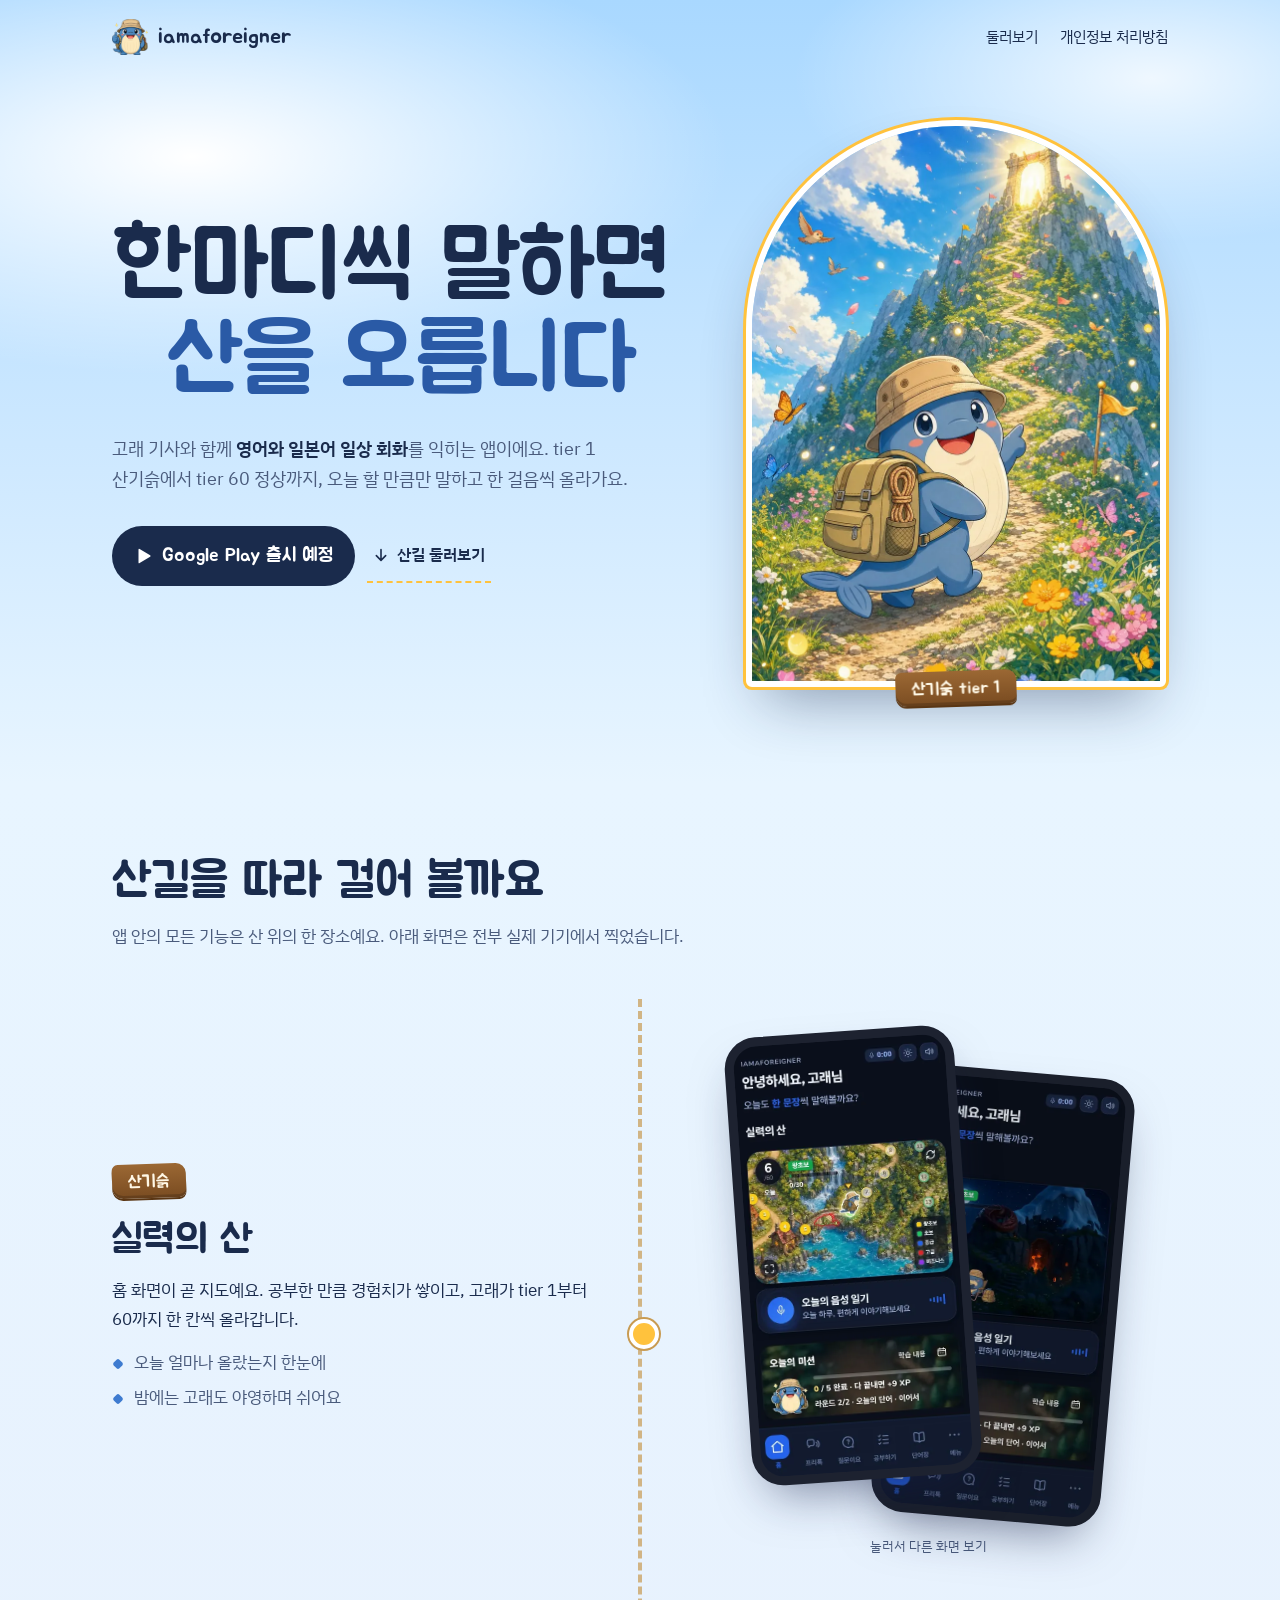
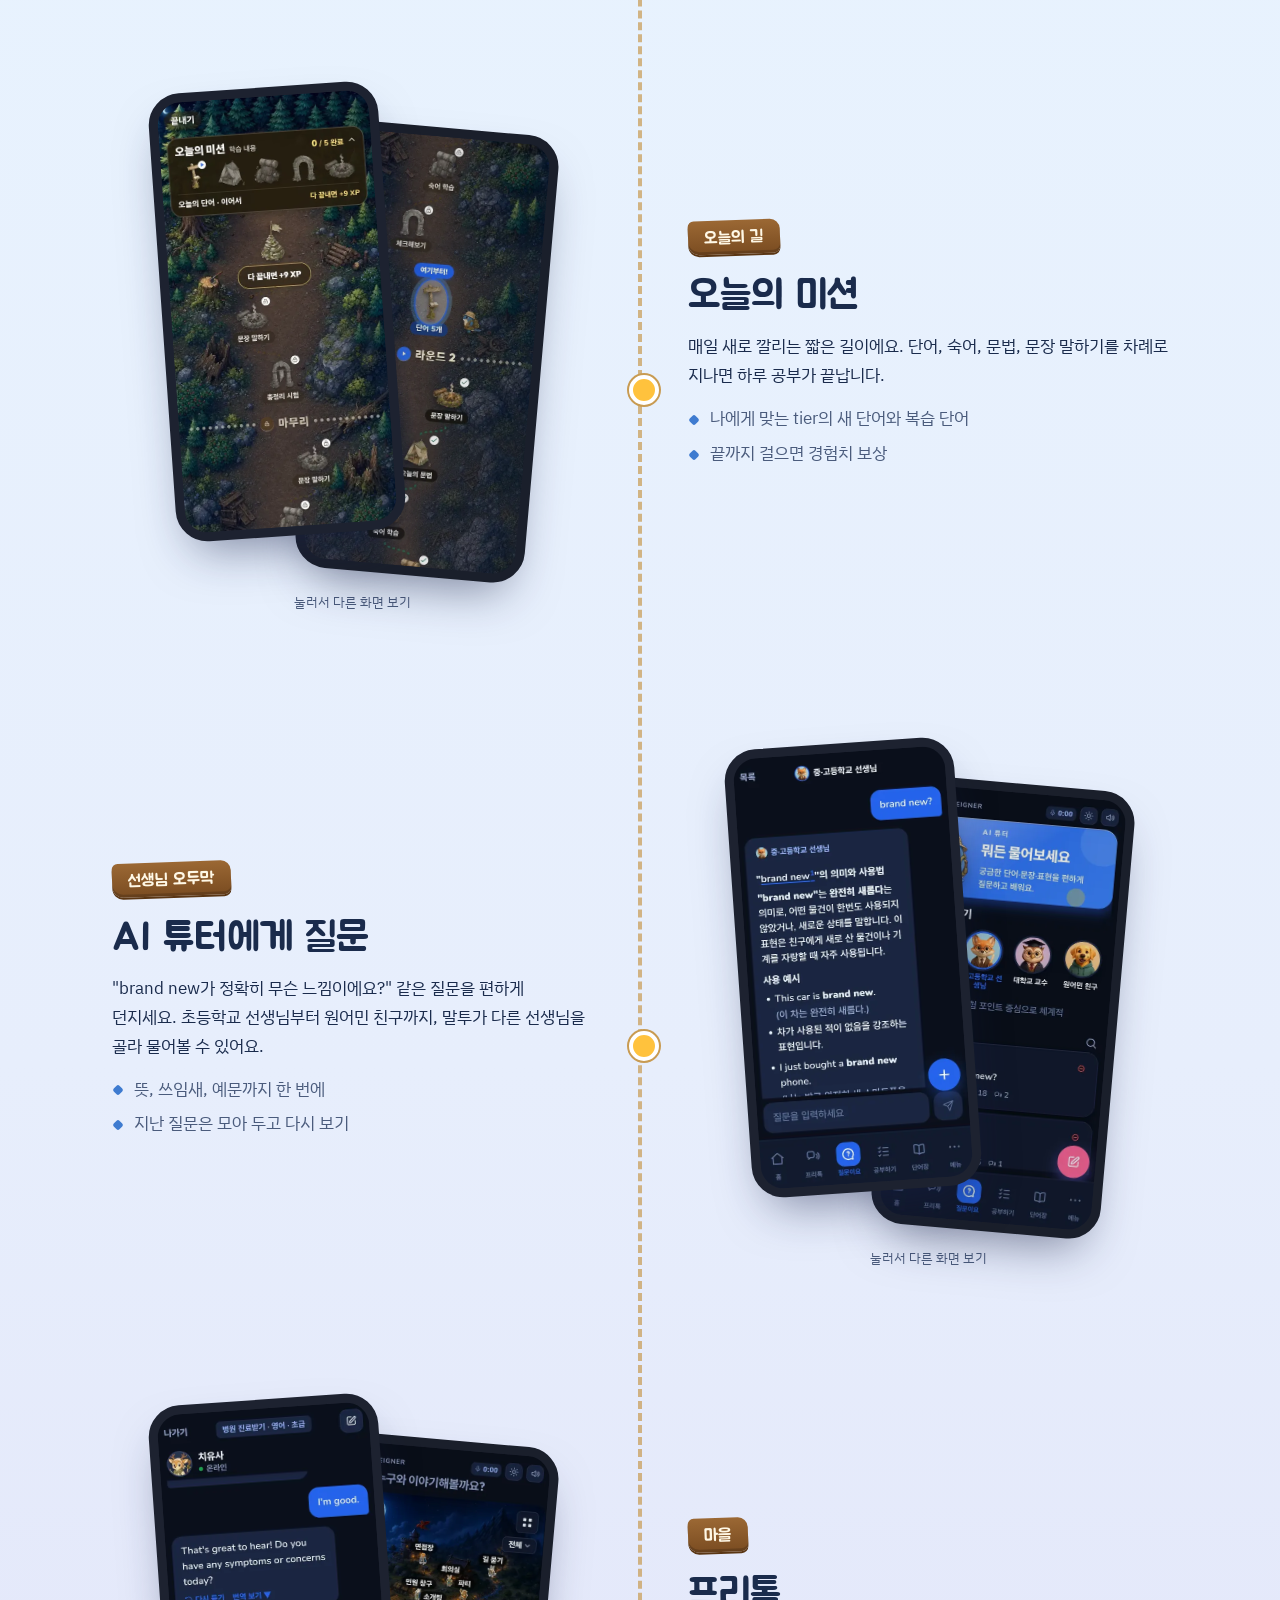
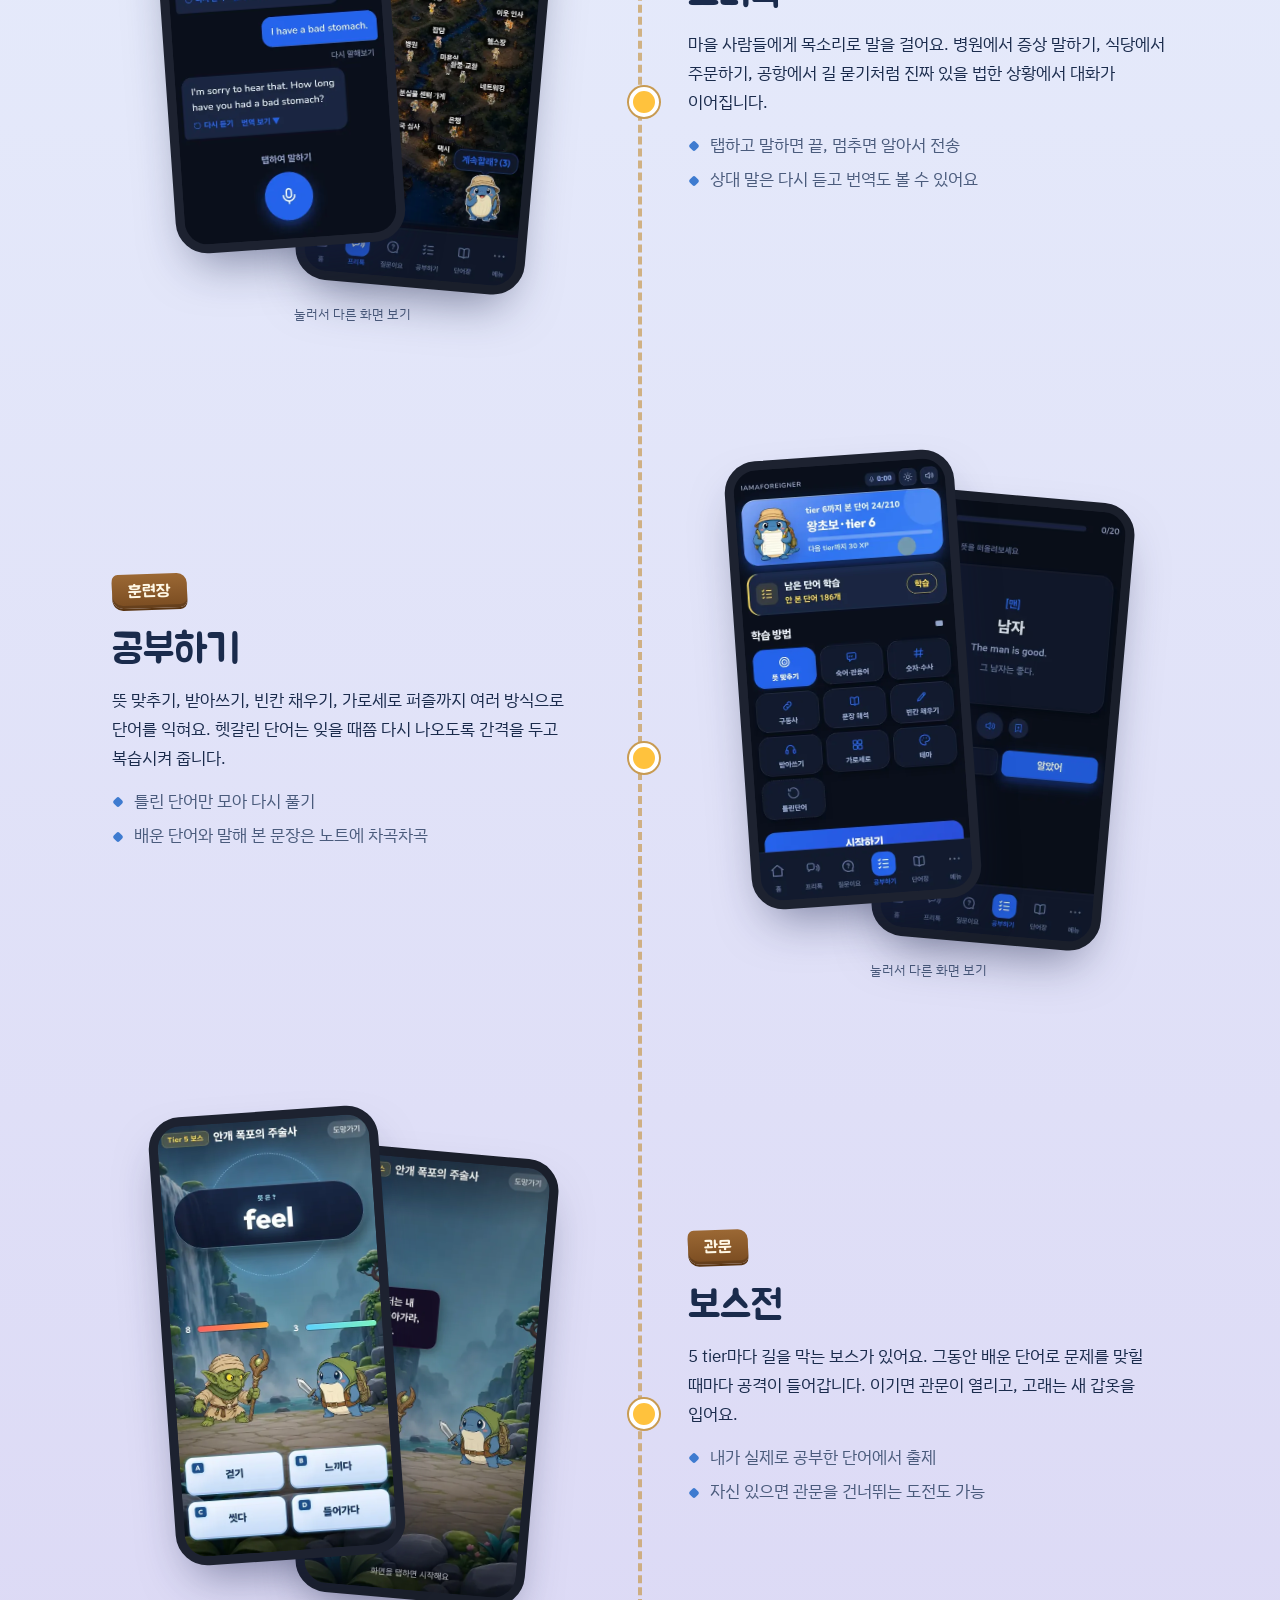
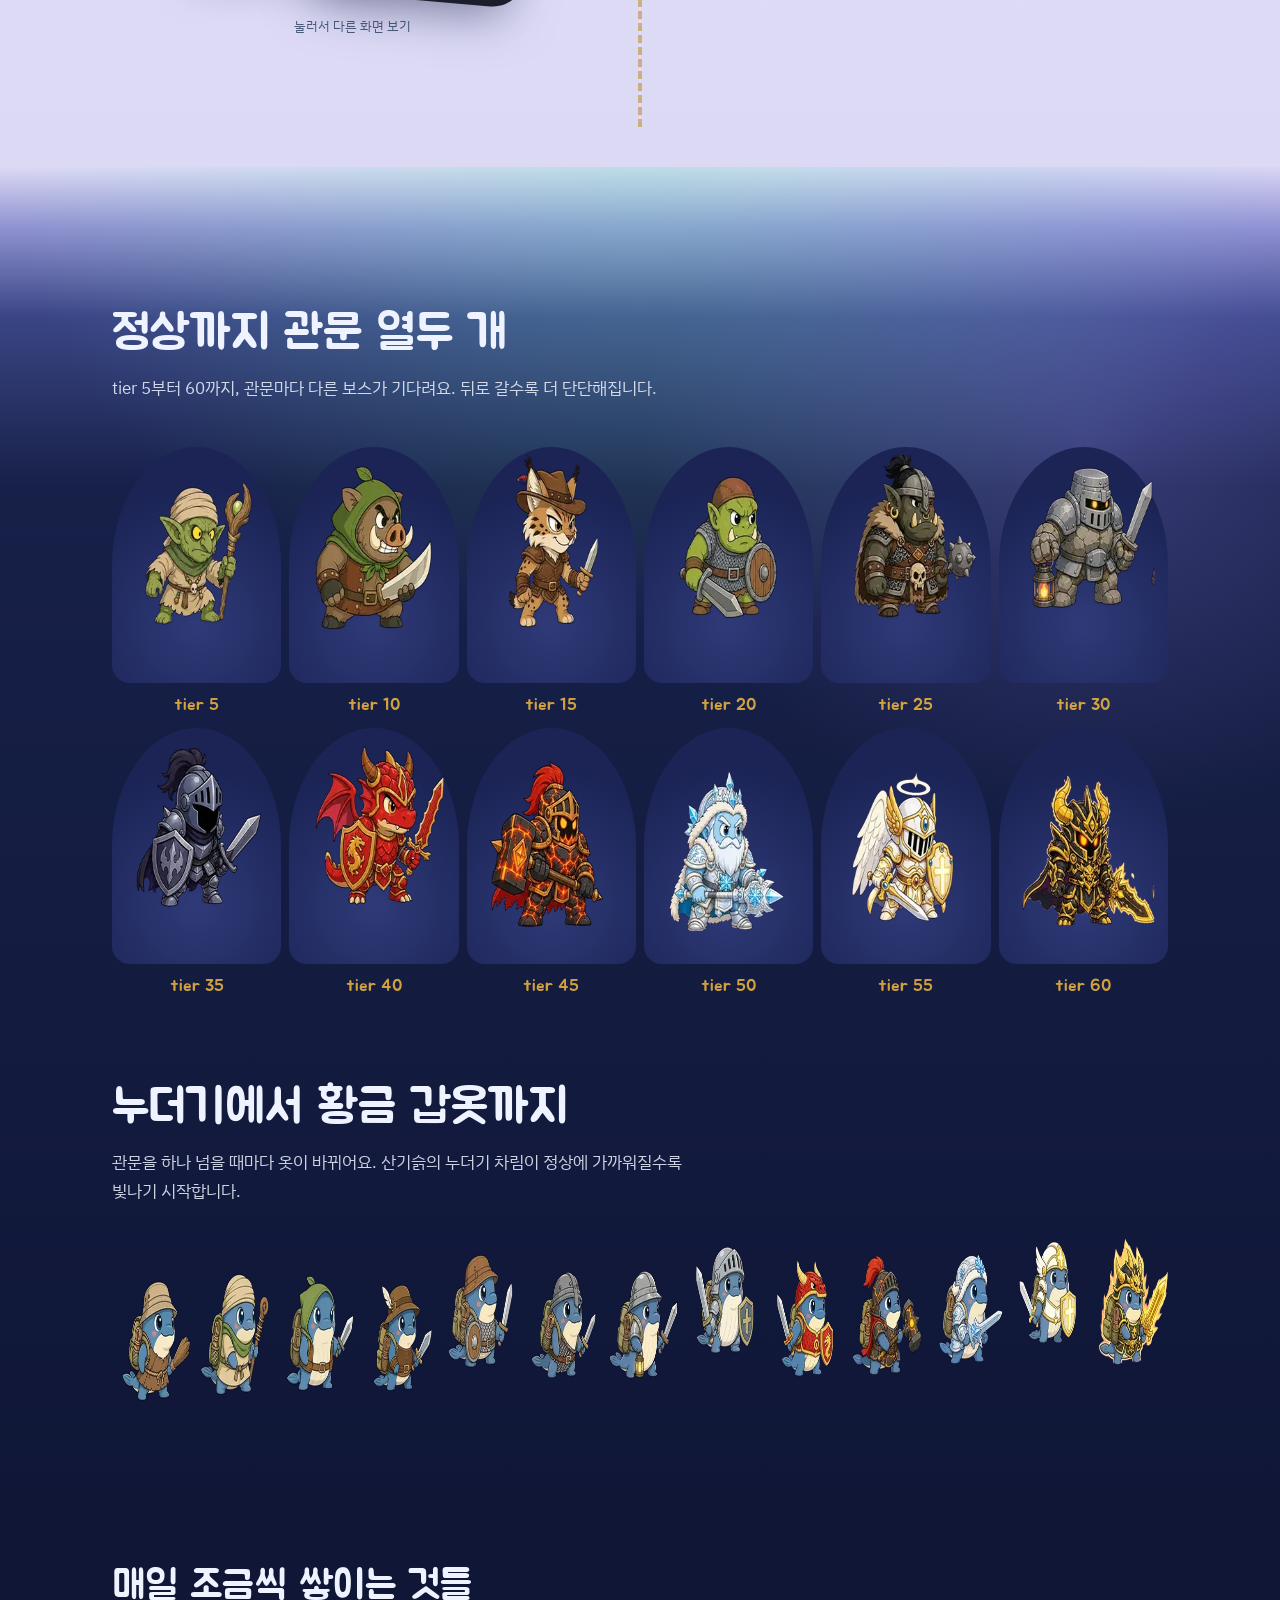
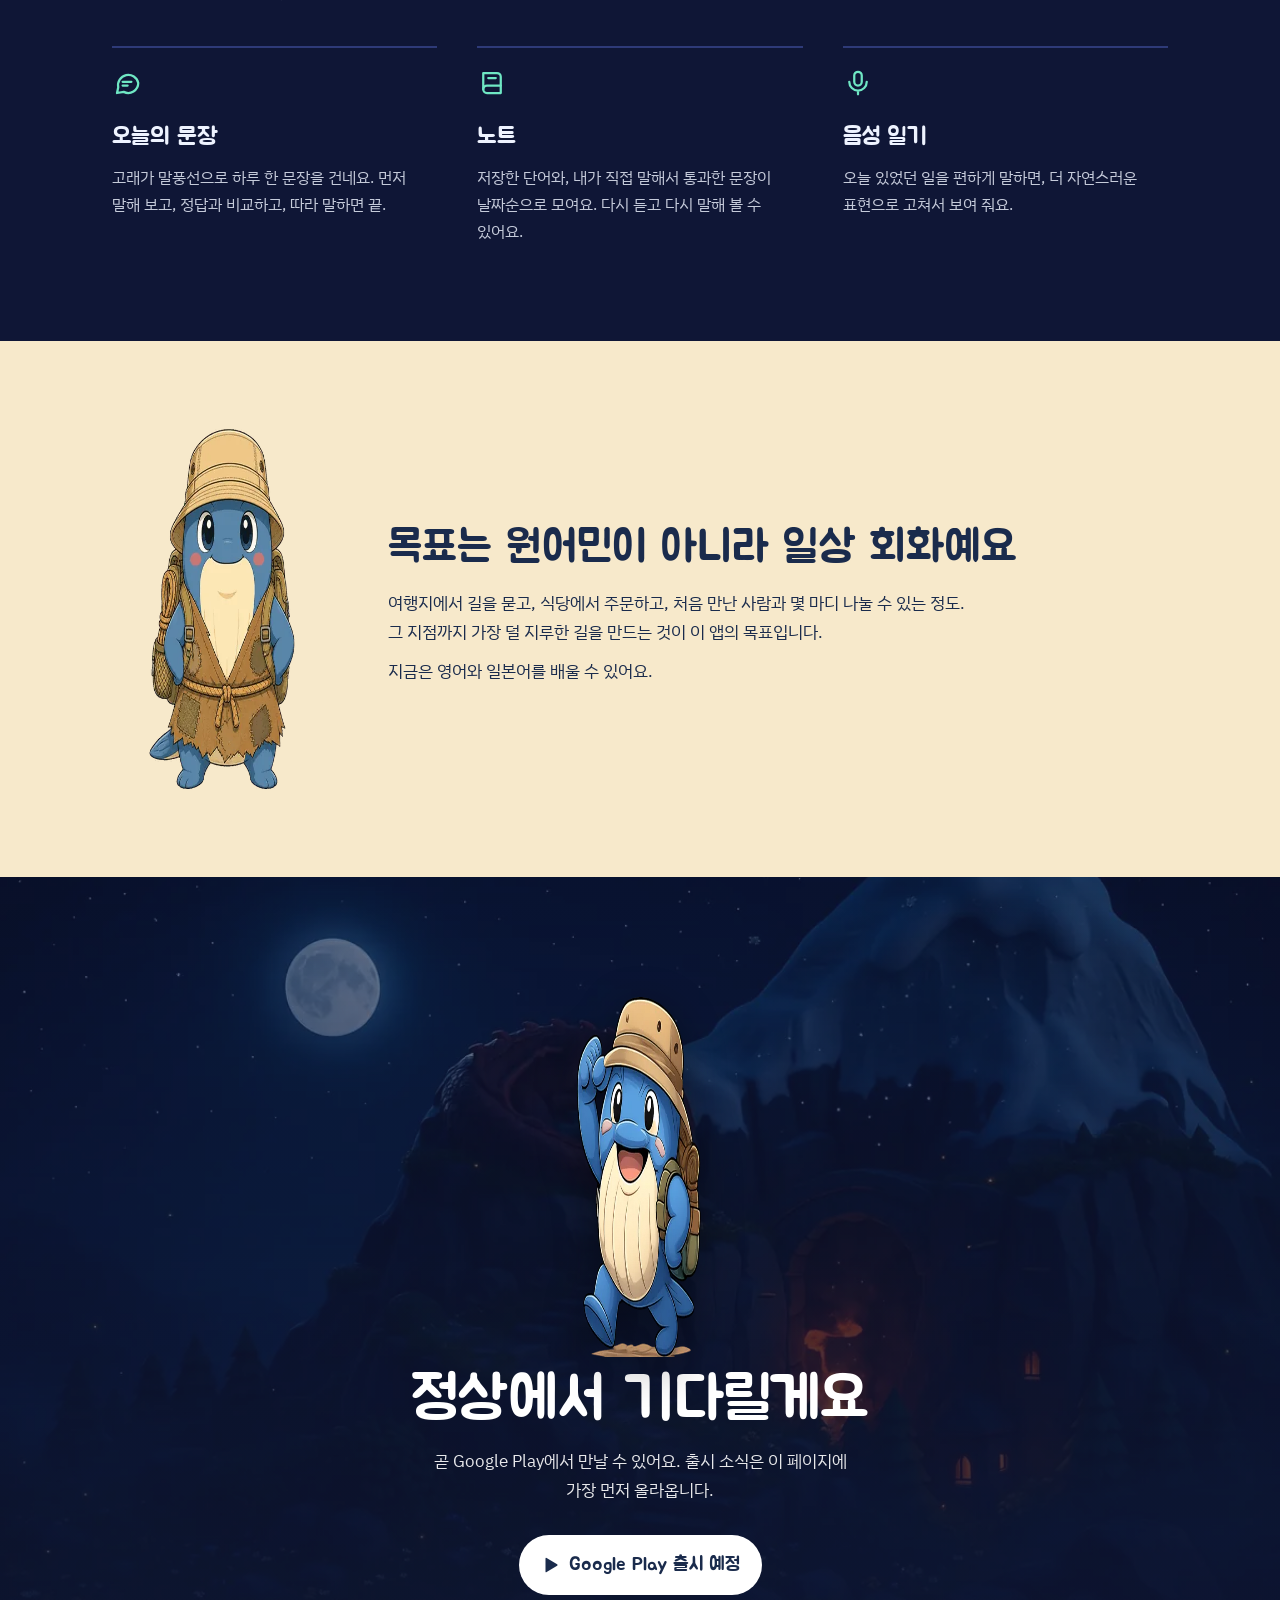
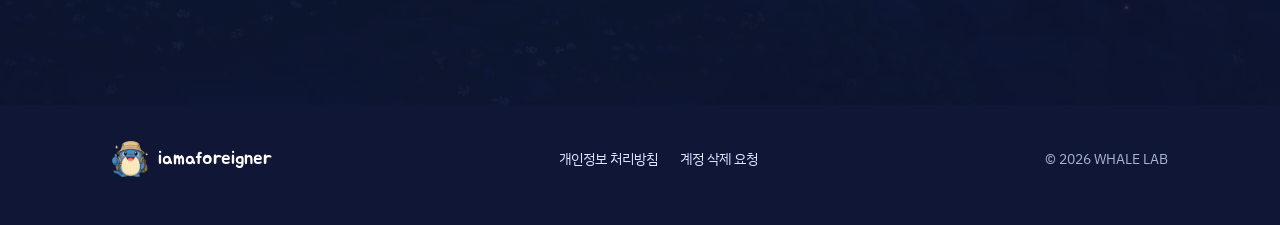
==== commit 3f8be989: "운영자: WHALE LAB Co-Authored-By: Claude Opus 5.5 (1M context) <noreply@anthropic.com> Claude-Session: " ====
--- a/index.html
+++ b/index.html
@@ -503,7 +503,7 @@
       <a href="privacy.html">개인정보 처리방침</a>
       <a href="privacy.html#delete-account">계정 삭제 요청</a>
     </div>
-    <span>&copy; 2026 <span class="ph">[운영자 이름]</span></span>
+    <span>&copy; 2026 WHALE LAB</span>
   </div>
 </footer>
 
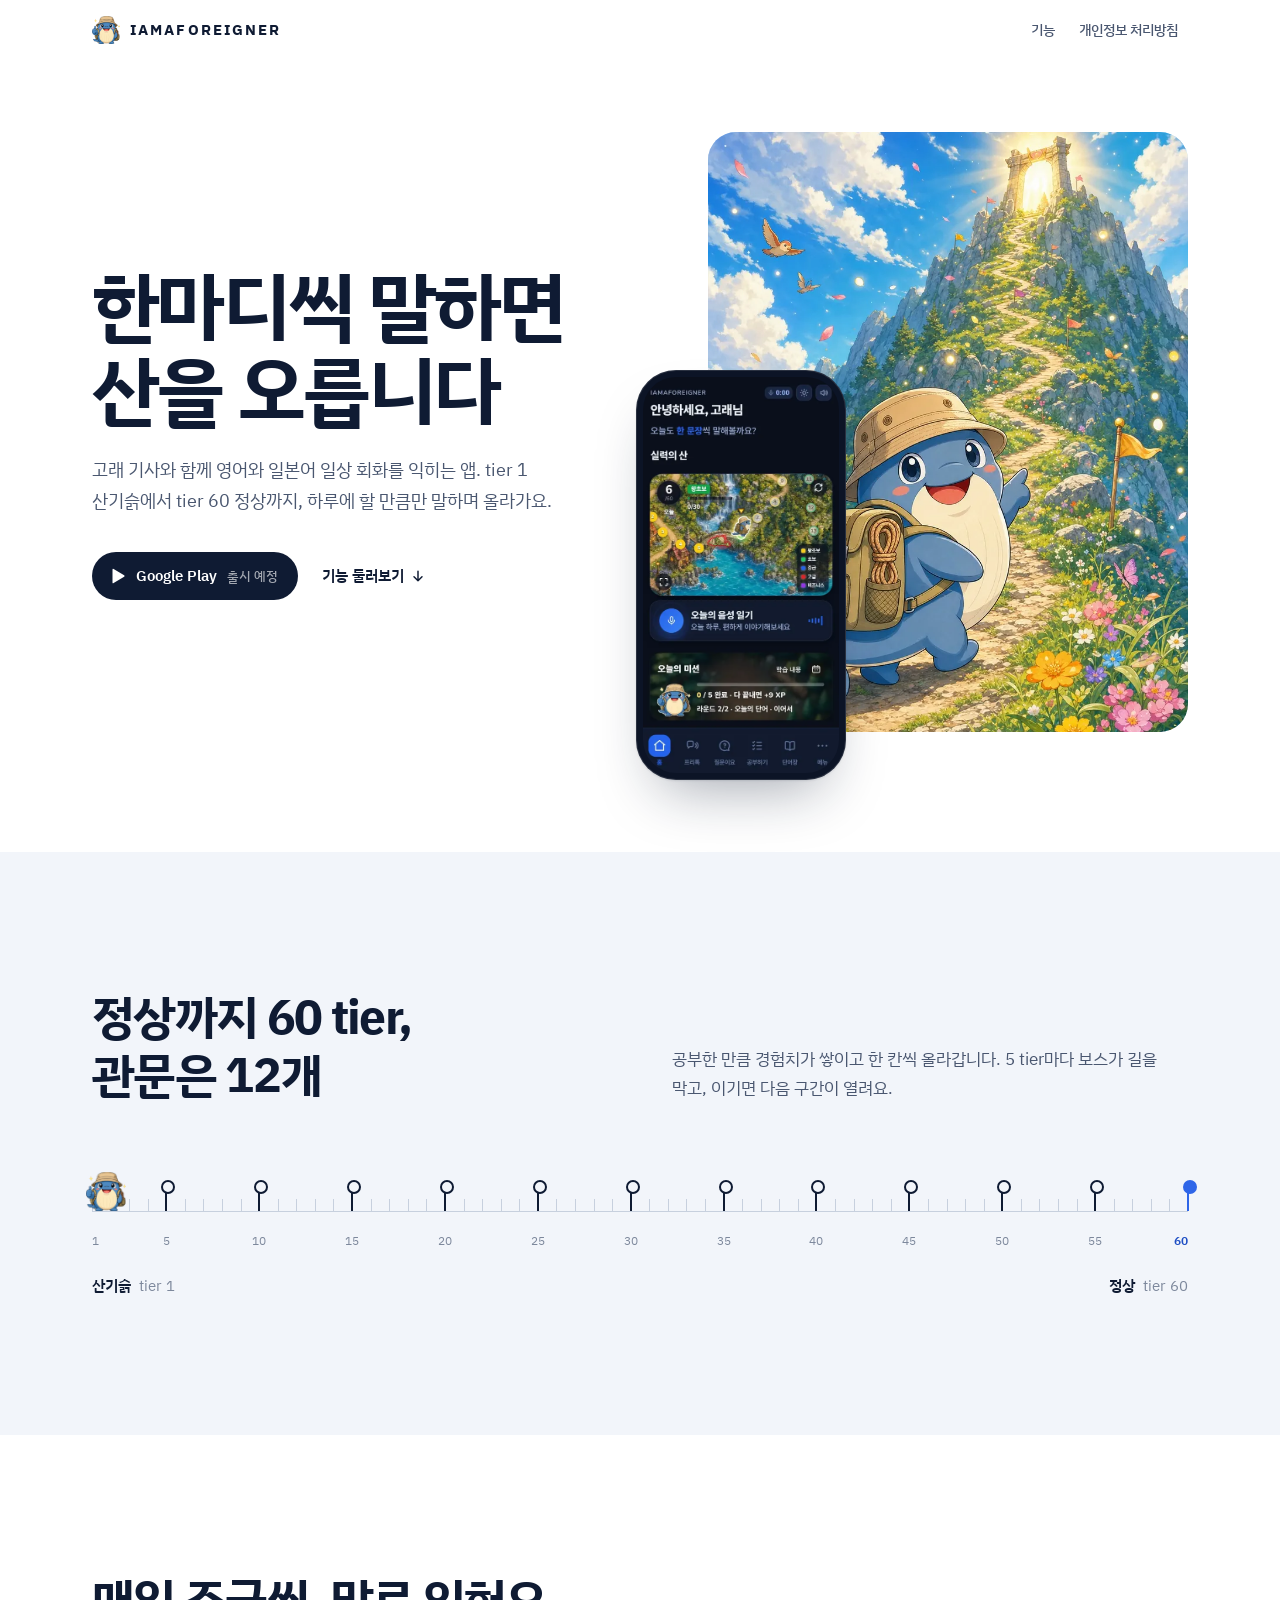
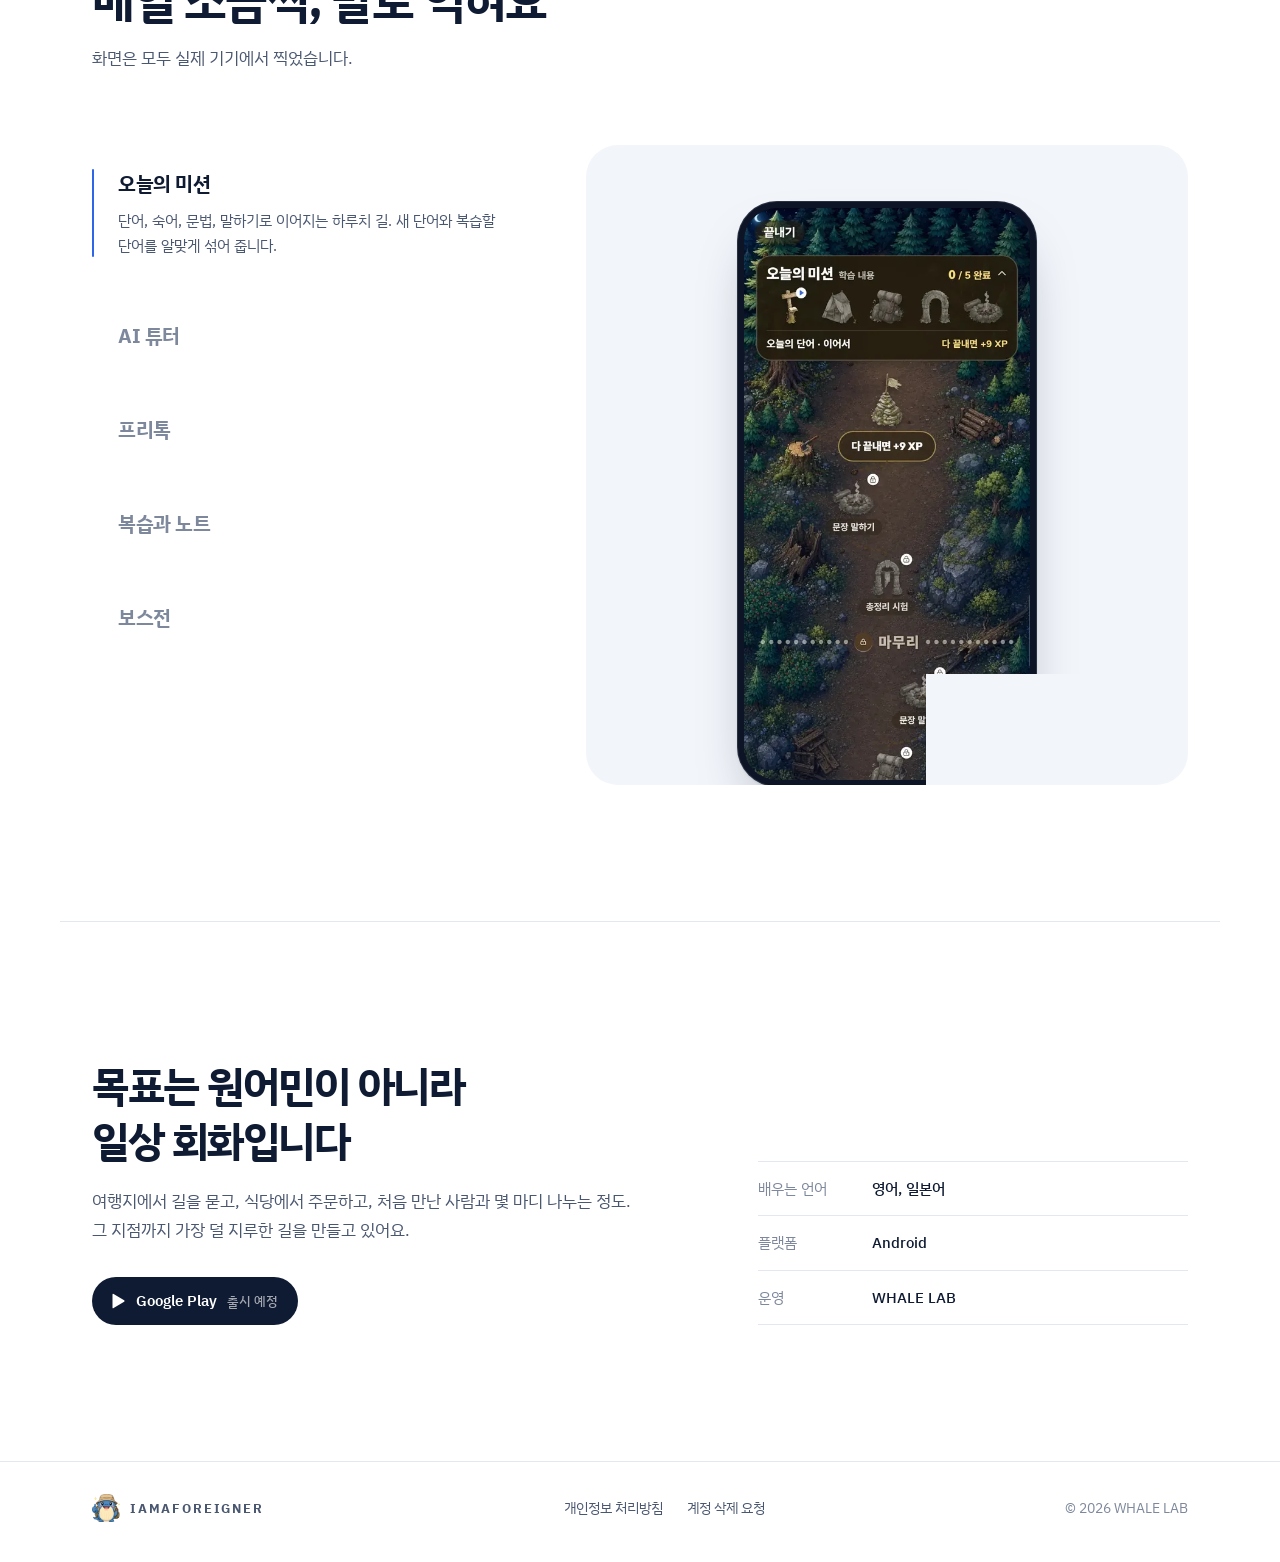
==== commit 643bf4ee: "redesign: 심플·모던 랜딩 + 처리방침 문서 레이아웃 - 소개 페이지를 4개 섹션(히어로 / tier 1-60 눈금 / 기능 5개 / 목표+출시 예정)으로 축소 - 강조색 " ====
--- a/index.html
+++ b/index.html
@@ -3,263 +3,174 @@
 <head>
 <meta charset="UTF-8">
 <meta name="viewport" content="width=device-width, initial-scale=1">
-<title>iamaforeigner — 고래 기사와 오르는 회화의 산</title>
+<title>iamaforeigner — 한마디씩 말하면 산을 오릅니다</title>
 <meta name="description" content="고래 기사와 함께 영어와 일본어 일상 회화를 익히는 앱. tier 1 산기슭에서 tier 60 정상까지, 매일 한마디씩.">
 <meta property="og:title" content="iamaforeigner">
 <meta property="og:description" content="한마디씩 말하면 산을 오릅니다. 영어와 일본어 일상 회화 앱.">
 <meta property="og:image" content="images/og.jpg">
 <meta property="og:type" content="website">
-<meta name="theme-color" content="#cfe9ff">
+<meta name="theme-color" content="#ffffff">
 <link rel="icon" href="images/icon.png">
 <link rel="apple-touch-icon" href="images/icon.png">
 <link rel="preconnect" href="https://fonts.googleapis.com">
 <link rel="preconnect" href="https://fonts.gstatic.com" crossorigin>
-<link href="https://fonts.googleapis.com/css2?family=Jua&family=IBM+Plex+Sans+KR:wght@400;600&display=swap" rel="stylesheet">
+<link href="https://fonts.googleapis.com/css2?family=IBM+Plex+Sans+KR:wght@400;500;600;700&display=swap" rel="stylesheet">
 <link rel="stylesheet" href="style.css">
 <style>
-/* ---------- top bar ---------- */
-.top { position: absolute; inset: 0 0 auto 0; z-index: 5; padding: 18px 0; }
-.top .wrap { display: flex; align-items: center; justify-content: space-between; }
-.top nav a { font-size: 15px; color: var(--ink); text-decoration: none; margin-left: 18px; }
-.top nav a:hover { text-decoration: underline; }
-@media (max-width: 520px) { .top nav .opt { display: none; } }
+section { padding: 96px 0; }
+@media (min-width: 960px) { section { padding: 136px 0; } }
+
+h1, h2 { font-weight: 700; letter-spacing: -0.035em; margin: 0; color: var(--ink); }
+h2 { font-size: clamp(30px, 4.6vw, 48px); line-height: 1.2; }
+.sub { color: var(--ink-2); font-size: 17px; margin: 16px 0 0; max-width: 32em; }
 
 /* ---------- hero ---------- */
-.hero {
-  position: relative;
+.hero { padding: 48px 0 88px; }
+.hero .wrap { display: grid; gap: 56px; align-items: center; }
+@media (min-width: 960px) {
+  .hero { padding: 72px 0 120px; }
+  .hero .wrap { grid-template-columns: minmax(0, 1fr) minmax(0, 1fr); gap: 64px; }
+}
+.hero h1 { font-size: clamp(42px, 7.4vw, 76px); line-height: 1.1; }
+.hero h1 span { display: block; }
+.hero .lede { font-size: 18px; color: var(--ink-2); margin: 24px 0 36px; max-width: 26em; }
+.hero .actions { display: flex; flex-wrap: wrap; align-items: center; gap: 12px 20px; }
+.textlink {
+  font-size: 15px; font-weight: 600; color: var(--ink); text-decoration: none;
+  display: inline-flex; align-items: center; gap: 6px; padding: 12px 4px;
+}
+.textlink svg { width: 16px; height: 16px; transition: transform .2s; }
+.textlink:hover svg { transform: translateY(2px); }
+
+.visual { position: relative; width: 100%; max-width: 480px; margin: 0 auto 32px; }
+.visual .art {
+  aspect-ratio: 4 / 5; border-radius: 28px; overflow: hidden; background: #bfe0fb;
+}
+.visual .art img { width: 100%; height: 100%; object-fit: cover; object-position: 50% 28%; }
+.visual .phone {
+  position: absolute; width: 42%; right: -4px; bottom: -32px; padding: 5px; border-radius: 30px;
+}
+.visual .phone img { border-radius: 25px; }
+@media (min-width: 960px) {
+  .visual { margin: 0 0 0 auto; }
+  .visual .phone { width: 210px; right: auto; left: -72px; bottom: -48px; padding: 7px; border-radius: 40px; }
+  .visual .phone img { border-radius: 33px; }
+}
+@media (prefers-reduced-motion: no-preference) {
+  .hero .copy > * { animation: up .7s cubic-bezier(.2,.7,.2,1) both; }
+  .hero .copy > :nth-child(2) { animation-delay: .08s; }
+  .hero .copy > :nth-child(3) { animation-delay: .16s; }
+  .visual .art { animation: fade 1s ease both .1s; }
+  .visual .phone { animation: up .9s cubic-bezier(.2,.7,.2,1) both .35s; }
+  @keyframes up { from { opacity: 0; transform: translateY(24px); } to { opacity: 1; transform: none; } }
+  @keyframes fade { from { opacity: 0; } to { opacity: 1; } }
+}
+
+/* ---------- tier scale ---------- */
+.climb { background: var(--bg-2); }
+.climb .head { display: grid; gap: 16px; }
+@media (min-width: 960px) { .climb .head { grid-template-columns: 1fr 1fr; align-items: end; gap: 64px; } .climb .sub { margin: 0; } }
+.scale { margin-top: 64px; }
+.track {
+  position: relative; height: 56px;
+  /* 60 tier ticks */
   background:
-    radial-gradient(60% 40% at 15% 20%, #fff 0, rgba(255,255,255,0) 70%),
-    radial-gradient(40% 30% at 90% 10%, rgba(255,255,255,.8) 0, rgba(255,255,255,0) 70%),
-    linear-gradient(#a9d8ff, var(--sky) 60%, #e8f5ff);
-  padding: 96px 0 72px;
-  overflow: hidden;
-}
-.hero .wrap { display: grid; gap: 40px; align-items: center; }
-@media (min-width: 900px) {
-  .hero { padding: 120px 0 96px; }
-  .hero .wrap { grid-template-columns: 1.15fr .85fr; gap: 56px; }
-}
-.hero h1 {
-  font-family: var(--display);
-  font-weight: 400;
-  font-size: clamp(46px, 11vw, 92px);
-  line-height: 1.02;
-  letter-spacing: -0.01em;
-  margin: 0 0 24px;
-  color: var(--ink);
-}
-.hero h1 .line { display: block; }
-.hero h1 .line:nth-child(2) {
-  color: var(--whale-deep);
-  -webkit-text-stroke: 0;
-  padding-left: .6em;
-}
-.hero .lede { font-size: 18px; max-width: 30em; color: var(--ink-soft); margin: 0 0 32px; }
-.hero .lede strong { color: var(--ink); font-weight: 600; }
-
-.cta-row { display: flex; flex-wrap: wrap; gap: 12px; align-items: center; }
-.soon {
-  display: inline-flex; align-items: center; gap: 10px;
-  font-family: var(--display); font-size: 19px;
-  padding: 14px 22px;
-  border-radius: 999px;
-  background: var(--ink); color: #fff;
-  cursor: default;
-}
-.soon svg { width: 18px; height: 18px; flex: none; }
-.soon small { font-family: var(--body); font-size: 13px; opacity: .7; margin-left: 2px; }
-.ghost {
-  display: inline-flex; align-items: center; gap: 8px;
-  font-size: 16px; font-weight: 600; color: var(--ink);
-  text-decoration: none; padding: 12px 6px;
-  border-bottom: 2px dashed var(--gold);
-}
-.ghost svg { width: 16px; height: 16px; }
-
-/* arched gate framing the splash art */
+    repeating-linear-gradient(90deg, #c7d0de 0 1px, transparent 1px calc(100% / 59.0001)) left 32px / 100% 12px no-repeat;
+}
+.track::before {           /* baseline */
+  content: ""; position: absolute; left: 0; right: 0; top: 44px; height: 1px; background: #c7d0de;
+}
 .gate {
-  position: relative;
-  margin: 0 auto;
-  width: min(100%, 420px);
-  aspect-ratio: 2 / 2.7;
-  border-radius: 999px 999px 28px 28px;
-  overflow: hidden;
-  border: 6px solid #fff;
-  box-shadow: 0 0 0 3px var(--gold), 0 30px 60px -20px rgba(26,43,76,.45);
-  background: #9fd2ff;
-}
-.gate img { width: 100%; height: 100%; object-fit: cover; object-position: 50% 30%; }
-.gate-wrap { position: relative; }
-.gate-wrap .tag {
-  position: absolute; left: 50%; bottom: -18px; transform: translateX(-50%) rotate(-2deg);
-  white-space: nowrap;
-}
-@media (prefers-reduced-motion: no-preference) {
-  .gate { animation: rise 1s cubic-bezier(.2,.8,.2,1) both .1s; }
-  @keyframes rise { from { transform: translateY(40px); opacity: 0; } to { transform: none; opacity: 1; } }
-}
-
-/* ---------- the climb (trail with stops) ---------- */
-.climb {
-  position: relative;
-  background: linear-gradient(#e8f5ff, #e7eefc 45%, #dcd9f5);
-  padding: 72px 0 40px;
-  overflow-x: clip;
-}
-.climb-intro { max-width: 36em; margin-bottom: 40px; }
-.climb-intro h2, .section-head h2 {
-  font-family: var(--display); font-weight: 400;
-  font-size: clamp(32px, 6vw, 48px); line-height: 1.15; margin: 0 0 12px;
-}
-.climb-intro p { margin: 0; color: var(--ink-soft); }
-
-.trail { position: relative; padding-left: 40px; }
-.trail::before {                      /* the dashed path */
-  content: ""; position: absolute; left: 11px; top: 8px; bottom: 0;
-  border-left: 4px dashed #c89b52;
-  opacity: .7;
-}
-@media (min-width: 900px) {
-  .trail { padding-left: 0; }
-  .trail::before { left: 50%; margin-left: -2px; }
-}
-
-.stop { position: relative; padding: 24px 0 72px; display: grid; gap: 28px; align-items: center; }
-.stop::before {                       /* trail stone */
-  content: ""; position: absolute; left: -38px; top: 30px;
-  width: 22px; height: 22px; border-radius: 50%;
-  background: var(--gold); border: 4px solid #fff;
-  box-shadow: 0 0 0 2px #c89b52;
-}
-@media (min-width: 900px) {
-  .stop { grid-template-columns: 1fr 1fr; gap: 96px; padding: 40px 0 96px; }
-  .stop::before { left: 50%; margin-left: -11px; top: 50%; }
-  .stop:nth-child(even) .copy { order: 2; }
-}
-.copy h3 {
-  font-family: var(--display); font-weight: 400;
-  font-size: clamp(28px, 5vw, 40px); line-height: 1.2; margin: 18px 0 12px;
-}
-.copy p { margin: 0 0 14px; max-width: 30em; }
-.copy ul { margin: 0; padding: 0; list-style: none; }
-.copy li { padding-left: 22px; position: relative; margin-bottom: 6px; color: var(--ink-soft); }
-.copy li::before {
-  content: ""; position: absolute; left: 2px; top: .7em; width: 8px; height: 8px;
-  background: var(--whale); border-radius: 2px; transform: rotate(45deg);
-}
-
-/* two overlapped phones — tap the front one to swap */
-.phones {
-  position: relative; height: 520px; max-width: 380px; width: 100%;
-  margin: 0 auto; border: 0; padding: 0; background: none; cursor: pointer;
-  font: inherit; color: inherit;
-}
-@media (max-width: 420px) { .phones { height: 460px; } }
-.phone {
-  position: absolute; width: 230px; aspect-ratio: 720 / 1406;
-  border-radius: 32px; overflow: hidden;
-  border: 9px solid #1d2230;
-  background: #1d2230;
-  box-shadow: 0 24px 50px -18px rgba(23,32,72,.55);
-  transition: transform .45s cubic-bezier(.2,.8,.2,1), z-index 0s .2s, filter .45s;
-}
-@media (max-width: 420px) { .phone { width: 200px; } }
-.phone img { width: 100%; height: 100%; object-fit: cover; }
-.phone.a { left: 0; top: 0; z-index: 2; transform: rotate(-4deg); }
-.phone.b { right: 0; top: 40px; z-index: 1; transform: rotate(5deg); filter: brightness(.9); }
-.phones.swapped .phone.a { z-index: 1; transform: rotate(-6deg) translateY(30px); filter: brightness(.9); }
-.phones.swapped .phone.b { z-index: 2; transform: rotate(3deg) translateY(-30px); filter: none; }
-.phones .hint {
-  position: absolute; left: 50%; bottom: -6px; transform: translateX(-50%);
-  font-size: 13px; color: var(--ink-soft); white-space: nowrap;
-}
-@media (prefers-reduced-motion: reduce) { .phone { transition: none; } }
-
-/* ---------- gates & armor ---------- */
-.gates {
-  background:
-    radial-gradient(70% 50% at 50% 0%, rgba(111,231,196,.28) 0, rgba(111,231,196,0) 70%),
-    radial-gradient(50% 40% at 85% 20%, rgba(154,140,255,.25) 0, rgba(154,140,255,0) 70%),
-    linear-gradient(#dcd9f5 0, #8f93d0 60px, #3a4585 150px, var(--night) 320px, var(--night-2));
-  color: var(--snow-text);
-  padding: 140px 0 96px;
-}
-.section-head { max-width: 36em; margin-bottom: 36px; }
-.section-head p { margin: 0; opacity: .85; }
-.rail {
-  display: grid; grid-auto-flow: column; grid-auto-columns: 132px; gap: 8px;
-  overflow-x: auto; padding: 8px 4px 16px; margin: 0 calc(var(--gutter) * -1);
-  padding-left: var(--gutter); padding-right: var(--gutter);
-  scroll-snap-type: x proximity;
-  scrollbar-width: thin; scrollbar-color: #3b467e transparent;
-}
-@media (min-width: 1100px) {
-  .rail { grid-auto-flow: row; grid-template-columns: repeat(6, 1fr); grid-auto-columns: auto; overflow: visible; margin: 0; padding: 8px 0; }
-}
-.rail figure { margin: 0; text-align: center; scroll-snap-align: start; }
-.rail .pedestal {
-  aspect-ratio: 1; border-radius: 50% 50% 18px 18px;
-  background: radial-gradient(circle at 50% 75%, #2f3a78, #1b2455 70%);
-  display: grid; place-items: center; padding: 8px;
-}
-.rail figcaption { font-size: 14px; margin-top: 8px; opacity: .8; }
-.rail figcaption b { font-family: var(--display); font-weight: 400; font-size: 17px; color: var(--gold); opacity: 1; display: block; }
-
-.armor-head { margin-top: 72px; }
-.armor {
-  display: flex; align-items: flex-end; gap: 0;
-  overflow-x: auto; padding: 8px var(--gutter) 12px; margin: 0 calc(var(--gutter) * -1);
-  scrollbar-width: thin; scrollbar-color: #3b467e transparent;
-}
-.armor img { width: 92px; flex: none; margin-right: -14px; }
-.armor img:nth-child(n) { transform: translateY(calc(var(--i) * -3px)); }
-@media (min-width: 1100px) { .armor { overflow: visible; margin: 0; padding: 8px 0 12px; } .armor img { flex: 1 1 0; min-width: 0; width: auto; margin: 0 -6px 0 0; } }
-
-/* ---------- small things every day ---------- */
-.daily { background: var(--night-2); color: var(--snow-text); padding: 24px 0 96px; }
-.daily-grid { display: grid; gap: 28px; }
-@media (min-width: 800px) { .daily-grid { grid-template-columns: repeat(3, 1fr); gap: 40px; } }
-.daily-item { border-top: 2px solid #2e3a78; padding-top: 20px; }
-.daily-item svg { width: 30px; height: 30px; color: var(--aurora); margin-bottom: 10px; }
-.daily-item h3 { font-family: var(--display); font-weight: 400; font-size: 24px; margin: 0 0 6px; }
-.daily-item p { margin: 0; opacity: .82; font-size: 16px; }
-
-/* ---------- goal ---------- */
-.goal { background: var(--belly); padding: 88px 0; }
-.goal .wrap { display: grid; gap: 32px; align-items: center; }
-@media (min-width: 800px) { .goal .wrap { grid-template-columns: 220px 1fr; gap: 56px; } }
-.goal img { width: 150px; margin: 0 auto; }
-@media (min-width: 800px) { .goal img { width: 200px; } }
-.goal h2 { font-family: var(--display); font-weight: 400; font-size: clamp(30px, 5.5vw, 44px); line-height: 1.2; margin: 0 0 14px; }
-.goal p { margin: 0 0 10px; max-width: 34em; }
-
-/* ---------- peak CTA ---------- */
-.peak {
-  position: relative; color: #fff; text-align: center;
-  padding: 120px 0 110px;
-  background: linear-gradient(rgba(15,22,54,.55), rgba(15,22,54,.85)), url(images/mountain-night.webp) center 30% / cover no-repeat, var(--night);
-}
-.peak img.whale { width: 150px; margin: 0 auto 10px; filter: drop-shadow(0 10px 20px rgba(0,0,0,.4)); }
-.peak h2 { font-family: var(--display); font-weight: 400; font-size: clamp(36px, 7vw, 60px); line-height: 1.1; margin: 0 0 14px; }
-.peak p { margin: 0 auto 30px; max-width: 26em; opacity: .9; }
-.peak .soon { background: #fff; color: var(--ink); }
-
-/* ---------- footer ---------- */
-footer.site { background: var(--night-2); color: #aab4d6; font-size: 14px; padding: 36px 0 48px; }
-footer.site .wrap { display: flex; flex-wrap: wrap; gap: 14px 28px; align-items: center; justify-content: space-between; }
-footer.site a { color: #dfe6ff; text-decoration: none; }
-footer.site a:hover { text-decoration: underline; }
-footer.site .links { display: flex; flex-wrap: wrap; gap: 8px 22px; }
-footer.site .wordmark { color: #fff; font-size: 19px; }
+  position: absolute; top: 20px; width: 2px; height: 24px; margin-left: -1px;
+  background: var(--ink);
+  left: calc((var(--t) - 1) / 59 * 100%);
+}
+.gate::after {             /* gate cap */
+  content: ""; position: absolute; left: 50%; top: -7px; width: 10px; height: 10px; margin-left: -5px;
+  border-radius: 50%; background: var(--bg-2); border: 2px solid var(--ink);
+}
+.gate.top { background: var(--accent); }
+.gate.top::after { border-color: var(--accent); background: var(--accent); }
+.me {
+  position: absolute; left: 0; bottom: 12px; width: 40px; height: auto; margin-left: -6px; z-index: 1;
+}
+.labels { position: relative; height: 22px; margin-top: 8px; font-size: 12px; color: var(--ink-3); font-variant-numeric: tabular-nums; }
+.labels span { position: absolute; transform: translateX(-50%); left: calc((var(--t) - 1) / 59 * 100%); }
+.labels span:first-child { transform: none; }
+.labels span:last-child { transform: translateX(-100%); color: var(--accent-2); font-weight: 600; }
+@media (max-width: 639px) { .labels .odd { display: none; } .me { width: 30px; margin-left: -10px; } }
+.ends { display: flex; justify-content: space-between; margin-top: 20px; font-size: 15px; }
+.ends b { font-weight: 600; }
+.ends span { color: var(--ink-3); margin-left: 8px; }
+
+/* ---------- features ---------- */
+.features .sub { margin-bottom: 56px; }
+.show { display: flex; gap: 16px; overflow-x: auto; scroll-snap-type: x mandatory;
+  margin: 0 calc(var(--gutter) * -1); padding: 8px var(--gutter) 24px; scrollbar-width: none; }
+.show::-webkit-scrollbar { display: none; }
+.feat { flex: 0 0 min(78%, 300px); scroll-snap-align: start; display: flex; flex-direction: column; gap: 24px; }
+.feat figure { margin: 0; order: -1; background: var(--bg-2); border-radius: 24px; padding: 32px 0 0; overflow: hidden; height: 380px; }
+.feat figure .phone { width: 220px; margin: 0 auto; }
+.feat button { all: unset; display: block; cursor: default; }
+.feat h3 { font-size: 20px; font-weight: 700; letter-spacing: -0.02em; margin: 0 0 6px; }
+.feat p { margin: 0; font-size: 15px; color: var(--ink-2); line-height: 1.65; }
+
+@media (min-width: 960px) {
+  .features .sub { margin-bottom: 72px; }
+  .show {
+    display: grid; overflow: visible; margin: 0; padding: 0;
+    grid-template-columns: minmax(0, 5fr) minmax(0, 7fr);
+    grid-template-rows: repeat(5, auto) 1fr;
+    column-gap: 64px;
+  }
+  .feat { display: contents; }
+  .feat button {
+    grid-column: 1; cursor: pointer; border-radius: 16px;
+    padding: 22px 24px 22px 26px; position: relative;
+    transition: background .2s;
+  }
+  .feat button::before {
+    content: ""; position: absolute; left: 0; top: 24px; bottom: 24px; width: 2px; border-radius: 2px; background: transparent;
+  }
+  .feat button:hover { background: var(--bg-2); }
+  .feat h3 { color: var(--ink-3); transition: color .2s; margin: 0; }
+  .feat p { max-height: 0; opacity: 0; overflow: hidden; transition: max-height .35s ease, opacity .25s ease, margin .35s; }
+  .feat.on button::before { background: var(--accent); }
+  .feat.on h3 { color: var(--ink); }
+  .feat.on p { max-height: 8em; opacity: 1; margin-top: 8px; }
+  .feat figure {
+    grid-column: 2; grid-row: 1 / -1; height: 640px; padding: 56px 0 0; border-radius: 32px;
+    opacity: 0; visibility: hidden; transform: translateY(12px);
+    transition: opacity .35s ease, transform .45s cubic-bezier(.2,.7,.2,1), visibility 0s .35s;
+  }
+  .feat.on figure { opacity: 1; visibility: visible; transform: none; transition: opacity .35s ease, transform .45s cubic-bezier(.2,.7,.2,1), visibility 0s; }
+  .feat figure .phone { width: 300px; }
+}
+@media (prefers-reduced-motion: reduce) { .feat figure, .feat p, .feat h3 { transition: none !important; } }
+
+/* ---------- goal + closing ---------- */
+.goal { padding-top: 0; }
+.goal .wrap { border-top: 1px solid var(--line); padding-top: 96px; }
+@media (min-width: 960px) { .goal .wrap { padding-top: 136px; } }
+.goal .inner { display: grid; gap: 48px; }
+@media (min-width: 960px) { .goal .inner { grid-template-columns: minmax(0, 7fr) minmax(0, 5fr); gap: 64px; align-items: end; } }
+.goal h2 { font-size: clamp(28px, 4vw, 42px); line-height: 1.3; }
+.goal .sub { margin-top: 20px; }
+.facts { margin: 0; display: grid; gap: 0; font-size: 15px; }
+.facts div { display: grid; grid-template-columns: 6.5em 1fr; gap: 16px; padding: 14px 0; border-top: 1px solid var(--line); }
+.facts div:last-child { border-bottom: 1px solid var(--line); }
+.facts dt { color: var(--ink-3); }
+.facts dd { margin: 0; font-weight: 500; }
+.goal .soon { margin-top: 32px; }
 </style>
 </head>
 <body>
 
-<header class="top">
-  <div class="wrap">
-    <a class="wordmark" href="./"><img src="images/whale-happy.webp" alt="" width="36" height="36">iamaforeigner</a>
+<header class="site-head">
+  <div class="wrap">
+    <a class="wordmark" href="./"><img src="images/icon.png" alt="" width="28" height="28">iamaforeigner</a>
     <nav>
-      <a class="opt" href="#climb">둘러보기</a>
+      <a class="opt" href="#features">기능</a>
       <a href="privacy.html">개인정보 처리방침</a>
     </nav>
   </div>
@@ -268,237 +179,106 @@
 <main>
 <section class="hero">
   <div class="wrap">
-    <div>
-      <h1><span class="line">한마디씩 말하면</span><span class="line">산을 오릅니다</span></h1>
-      <p class="lede">고래 기사와 함께 <strong>영어와 일본어 일상 회화</strong>를 익히는 앱이에요. tier 1 산기슭에서 tier 60 정상까지, 오늘 할 만큼만 말하고 한 걸음씩 올라가요.</p>
-      <div class="cta-row">
-        <span class="soon" aria-label="Google Play 출시 예정">
+    <div class="copy">
+      <h1><span>한마디씩 말하면</span><span>산을 오릅니다</span></h1>
+      <p class="lede">고래 기사와 함께 영어와 일본어 일상 회화를 익히는 앱. tier 1 산기슭에서 tier 60 정상까지, 하루에 할 만큼만 말하며 올라가요.</p>
+      <div class="actions">
+        <span class="soon" role="img" aria-label="Google Play 출시 예정">
           <svg viewBox="0 0 24 24" fill="currentColor" aria-hidden="true"><path d="M6 3.5v17a1 1 0 0 0 1.5.86l14-8.5a1 1 0 0 0 0-1.72l-14-8.5A1 1 0 0 0 6 3.5z"/></svg>
-          Google Play 출시 예정
+          Google Play <small>출시 예정</small>
         </span>
-        <a class="ghost" href="#climb">
-          <svg viewBox="0 0 24 24" fill="none" stroke="currentColor" stroke-width="2.4" stroke-linecap="round" stroke-linejoin="round" aria-hidden="true"><path d="M12 4v16M5 13l7 7 7-7"/></svg>
-          산길 둘러보기
+        <a class="textlink" href="#features">기능 둘러보기
+          <svg viewBox="0 0 24 24" fill="none" stroke="currentColor" stroke-width="2.2" stroke-linecap="round" stroke-linejoin="round" aria-hidden="true"><path d="M12 5v14M6 13l6 6 6-6"/></svg>
         </a>
       </div>
     </div>
-    <div class="gate-wrap">
-      <div class="gate"><img src="images/hero-splash.webp" alt="모자를 쓰고 배낭을 멘 고래가 정상의 빛나는 관문으로 이어진 산길을 걷고 있다" width="820" height="1230" fetchpriority="high"></div>
-      <span class="sign tag">산기슭 tier 1</span>
+    <div class="visual">
+      <div class="art"><img src="images/hero-splash.webp" alt="모자를 쓰고 배낭을 멘 고래가 정상의 빛나는 관문으로 이어진 산길을 걷고 있다" width="820" height="1230" fetchpriority="high"></div>
+      <div class="phone"><img src="images/shot-mountain-1.webp" alt="앱 홈 화면: 실력의 산 지도와 오늘의 음성 일기, 오늘의 미션" width="480" height="937"></div>
     </div>
   </div>
 </section>
 
-<section class="climb" id="climb">
-  <div class="wrap">
-    <div class="climb-intro">
-      <h2>산길을 따라 걸어 볼까요</h2>
-      <p>앱 안의 모든 기능은 산 위의 한 장소예요. 아래 화면은 전부 실제 기기에서 찍었습니다.</p>
-    </div>
-
-    <div class="trail">
-
-      <article class="stop">
-        <div class="copy">
-          <span class="sign">산기슭</span>
-          <h3>실력의 산</h3>
-          <p>홈 화면이 곧 지도예요. 공부한 만큼 경험치가 쌓이고, 고래가 tier 1부터 60까지 한 칸씩 올라갑니다.</p>
-          <ul>
-            <li>오늘 얼마나 올랐는지 한눈에</li>
-            <li>밤에는 고래도 야영하며 쉬어요</li>
-          </ul>
-        </div>
-        <button class="phones" type="button" aria-label="실력의 산 화면 두 장, 눌러서 바꿔 보기">
-          <span class="phone a"><img src="images/shot-mountain-1.webp" alt="홈 화면: 실력의 산 지도와 오늘의 음성 일기, 오늘의 미션" loading="lazy" width="480" height="937"></span>
-          <span class="phone b"><img src="images/shot-mountain-2.webp" alt="밤 시간의 홈 화면: 텐트 옆에서 쉬는 고래" loading="lazy" width="480" height="937"></span>
-          <span class="hint">눌러서 다른 화면 보기</span>
-        </button>
-      </article>
-
-      <article class="stop">
-        <div class="copy">
-          <span class="sign">오늘의 길</span>
-          <h3>오늘의 미션</h3>
-          <p>매일 새로 깔리는 짧은 길이에요. 단어, 숙어, 문법, 문장 말하기를 차례로 지나면 하루 공부가 끝납니다.</p>
-          <ul>
-            <li>나에게 맞는 tier의 새 단어와 복습 단어</li>
-            <li>끝까지 걸으면 경험치 보상</li>
-          </ul>
-        </div>
-        <button class="phones" type="button" aria-label="오늘의 미션 화면 두 장, 눌러서 바꿔 보기">
-          <span class="phone a"><img src="images/shot-mission-1.webp" alt="오늘의 미션: 숲길 위에 놓인 단계 표시" loading="lazy" width="480" height="937"></span>
-          <span class="phone b"><img src="images/shot-mission-2.webp" alt="오늘의 미션 길의 이어지는 라운드" loading="lazy" width="480" height="937"></span>
-          <span class="hint">눌러서 다른 화면 보기</span>
-        </button>
-      </article>
-
-      <article class="stop">
-        <div class="copy">
-          <span class="sign">선생님 오두막</span>
-          <h3>AI 튜터에게 질문</h3>
-          <p>"brand new가 정확히 무슨 느낌이에요?" 같은 질문을 편하게 던지세요. 초등학교 선생님부터 원어민 친구까지, 말투가 다른 선생님을 골라 물어볼 수 있어요.</p>
-          <ul>
-            <li>뜻, 쓰임새, 예문까지 한 번에</li>
-            <li>지난 질문은 모아 두고 다시 보기</li>
-          </ul>
-        </div>
-        <button class="phones" type="button" aria-label="AI 튜터 화면 두 장, 눌러서 바꿔 보기">
-          <span class="phone a"><img src="images/shot-tutor-2.webp" alt="튜터 답변: brand new의 의미와 사용 예시" loading="lazy" width="480" height="937"></span>
-          <span class="phone b"><img src="images/shot-tutor-1.webp" alt="선생님 고르기와 지난 질문 목록" loading="lazy" width="480" height="937"></span>
-          <span class="hint">눌러서 다른 화면 보기</span>
-        </button>
-      </article>
-
-      <article class="stop">
-        <div class="copy">
-          <span class="sign">마을</span>
-          <h3>프리톡</h3>
-          <p>마을 사람들에게 목소리로 말을 걸어요. 병원에서 증상 말하기, 식당에서 주문하기, 공항에서 길 묻기처럼 진짜 있을 법한 상황에서 대화가 이어집니다.</p>
-          <ul>
-            <li>탭하고 말하면 끝, 멈추면 알아서 전송</li>
-            <li>상대 말은 다시 듣고 번역도 볼 수 있어요</li>
-          </ul>
-        </div>
-        <button class="phones" type="button" aria-label="프리톡 화면 두 장, 눌러서 바꿔 보기">
-          <span class="phone a"><img src="images/shot-freetalk-2.webp" alt="프리톡 대화: 병원 진료받기 상황에서 치유사와 영어로 대화" loading="lazy" width="480" height="937"></span>
-          <span class="phone b"><img src="images/shot-freetalk-1.webp" alt="밤의 마을 지도 위에 흩어진 대화 상대들" loading="lazy" width="480" height="937"></span>
-          <span class="hint">눌러서 다른 화면 보기</span>
-        </button>
-      </article>
-
-      <article class="stop">
-        <div class="copy">
-          <span class="sign">훈련장</span>
-          <h3>공부하기</h3>
-          <p>뜻 맞추기, 받아쓰기, 빈칸 채우기, 가로세로 퍼즐까지 여러 방식으로 단어를 익혀요. 헷갈린 단어는 잊을 때쯤 다시 나오도록 간격을 두고 복습시켜 줍니다.</p>
-          <ul>
-            <li>틀린 단어만 모아 다시 풀기</li>
-            <li>배운 단어와 말해 본 문장은 노트에 차곡차곡</li>
-          </ul>
-        </div>
-        <button class="phones" type="button" aria-label="공부하기 화면 두 장, 눌러서 바꿔 보기">
-          <span class="phone a"><img src="images/shot-study-1.webp" alt="공부하기: 학습 방법 선택 화면" loading="lazy" width="480" height="937"></span>
-          <span class="phone b"><img src="images/shot-study-2.webp" alt="플래시카드로 뜻 떠올리기" loading="lazy" width="480" height="937"></span>
-          <span class="hint">눌러서 다른 화면 보기</span>
-        </button>
-      </article>
-
-      <article class="stop">
-        <div class="copy">
-          <span class="sign">관문</span>
-          <h3>보스전</h3>
-          <p>5 tier마다 길을 막는 보스가 있어요. 그동안 배운 단어로 문제를 맞힐 때마다 공격이 들어갑니다. 이기면 관문이 열리고, 고래는 새 갑옷을 입어요.</p>
-          <ul>
-            <li>내가 실제로 공부한 단어에서 출제</li>
-            <li>자신 있으면 관문을 건너뛰는 도전도 가능</li>
-          </ul>
-        </div>
-        <button class="phones" type="button" aria-label="보스전 화면 두 장, 눌러서 바꿔 보기">
-          <span class="phone a"><img src="images/shot-boss-1.webp" alt="보스전: feel의 뜻을 네 개의 보기 중에서 고르는 전투" loading="lazy" width="480" height="937"></span>
-          <span class="phone b"><img src="images/shot-boss-2.webp" alt="폭포 앞에서 보스가 고래를 막아서는 장면" loading="lazy" width="480" height="937"></span>
-          <span class="hint">눌러서 다른 화면 보기</span>
-        </button>
-      </article>
-
-    </div>
+<section class="climb" aria-labelledby="climb-title">
+  <div class="wrap">
+    <div class="head">
+      <h2 id="climb-title">정상까지 60 tier,<br>관문은 12개</h2>
+      <p class="sub">공부한 만큼 경험치가 쌓이고 한 칸씩 올라갑니다. 5 tier마다 보스가 길을 막고, 이기면 다음 구간이 열려요.</p>
+    </div>
+    <div class="scale" aria-hidden="true">
+      <div class="track">
+        <img class="me" src="images/whale-happy.webp" alt="" width="360" height="351" loading="lazy">
+        <i class="gate" style="--t:5"></i><i class="gate" style="--t:10"></i><i class="gate" style="--t:15"></i>
+        <i class="gate" style="--t:20"></i><i class="gate" style="--t:25"></i><i class="gate" style="--t:30"></i>
+        <i class="gate" style="--t:35"></i><i class="gate" style="--t:40"></i><i class="gate" style="--t:45"></i>
+        <i class="gate" style="--t:50"></i><i class="gate" style="--t:55"></i><i class="gate top" style="--t:60"></i>
+      </div>
+      <div class="labels">
+        <span style="--t:1">1</span>
+        <span class="odd" style="--t:5">5</span><span style="--t:10">10</span><span class="odd" style="--t:15">15</span>
+        <span style="--t:20">20</span><span class="odd" style="--t:25">25</span><span style="--t:30">30</span>
+        <span class="odd" style="--t:35">35</span><span style="--t:40">40</span><span class="odd" style="--t:45">45</span>
+        <span style="--t:50">50</span><span class="odd" style="--t:55">55</span><span style="--t:60">60</span>
+      </div>
+    </div>
+    <div class="ends"><p style="margin:0"><b>산기슭</b><span>tier 1</span></p><p style="margin:0"><b>정상</b><span>tier 60</span></p></div>
   </div>
 </section>
 
-<section class="gates" aria-labelledby="gates-title">
-  <div class="wrap">
-    <div class="section-head">
-      <h2 id="gates-title">정상까지 관문 열두 개</h2>
-      <p>tier 5부터 60까지, 관문마다 다른 보스가 기다려요. 뒤로 갈수록 더 단단해집니다.</p>
-    </div>
-    <div class="rail" tabindex="0" aria-label="보스 열두 명, 가로로 넘겨 보기">
-      <figure><div class="pedestal"><img src="images/boss01.webp" alt="주술사 고블린" loading="lazy" width="220" height="220"></div><figcaption><b>tier 5</b></figcaption></figure>
-      <figure><div class="pedestal"><img src="images/boss02.webp" alt="멧돼지 산적" loading="lazy" width="220" height="220"></div><figcaption><b>tier 10</b></figcaption></figure>
-      <figure><div class="pedestal"><img src="images/boss03.webp" alt="살쾡이 검객" loading="lazy" width="220" height="220"></div><figcaption><b>tier 15</b></figcaption></figure>
-      <figure><div class="pedestal"><img src="images/boss04.webp" alt="방패 든 오크" loading="lazy" width="220" height="220"></div><figcaption><b>tier 20</b></figcaption></figure>
-      <figure><div class="pedestal"><img src="images/boss05.webp" alt="철퇴 든 오크 전사" loading="lazy" width="220" height="220"></div><figcaption><b>tier 25</b></figcaption></figure>
-      <figure><div class="pedestal"><img src="images/boss06.webp" alt="돌 골렘 기사" loading="lazy" width="220" height="220"></div><figcaption><b>tier 30</b></figcaption></figure>
-      <figure><div class="pedestal"><img src="images/boss07.webp" alt="흑기사" loading="lazy" width="220" height="220"></div><figcaption><b>tier 35</b></figcaption></figure>
-      <figure><div class="pedestal"><img src="images/boss08.webp" alt="붉은 용 기사" loading="lazy" width="220" height="220"></div><figcaption><b>tier 40</b></figcaption></figure>
-      <figure><div class="pedestal"><img src="images/boss09.webp" alt="용암 갑옷 전사" loading="lazy" width="220" height="220"></div><figcaption><b>tier 45</b></figcaption></figure>
-      <figure><div class="pedestal"><img src="images/boss10.webp" alt="얼음 왕" loading="lazy" width="220" height="220"></div><figcaption><b>tier 50</b></figcaption></figure>
-      <figure><div class="pedestal"><img src="images/boss11.webp" alt="날개 달린 성기사" loading="lazy" width="220" height="220"></div><figcaption><b>tier 55</b></figcaption></figure>
-      <figure><div class="pedestal"><img src="images/boss12.webp" alt="황금 갑옷의 마왕" loading="lazy" width="220" height="220"></div><figcaption><b>tier 60</b></figcaption></figure>
-    </div>
-
-    <div class="section-head armor-head">
-      <h2>누더기에서 황금 갑옷까지</h2>
-      <p>관문을 하나 넘을 때마다 옷이 바뀌어요. 산기슭의 누더기 차림이 정상에 가까워질수록 빛나기 시작합니다.</p>
-    </div>
-    <div class="armor" aria-label="고래 기사의 복장 열세 벌">
-      <img style="--i:0" src="images/armor-t01.webp" alt="몽둥이를 든 첫 복장" loading="lazy" width="180" height="180">
-      <img style="--i:1" src="images/armor-t02.webp" alt="" loading="lazy" width="180" height="180">
-      <img style="--i:2" src="images/armor-t03.webp" alt="" loading="lazy" width="180" height="180">
-      <img style="--i:3" src="images/armor-t04.webp" alt="" loading="lazy" width="180" height="180">
-      <img style="--i:4" src="images/armor-t05.webp" alt="" loading="lazy" width="180" height="180">
-      <img style="--i:5" src="images/armor-t06.webp" alt="" loading="lazy" width="180" height="180">
-      <img style="--i:6" src="images/armor-t07.webp" alt="" loading="lazy" width="180" height="180">
-      <img style="--i:7" src="images/armor-t08.webp" alt="" loading="lazy" width="180" height="180">
-      <img style="--i:8" src="images/armor-t09.webp" alt="" loading="lazy" width="180" height="180">
-      <img style="--i:9" src="images/armor-t10.webp" alt="" loading="lazy" width="180" height="180">
-      <img style="--i:10" src="images/armor-t11.webp" alt="" loading="lazy" width="180" height="180">
-      <img style="--i:11" src="images/armor-t12.webp" alt="" loading="lazy" width="180" height="180">
-      <img style="--i:12" src="images/armor-t13.webp" alt="불꽃처럼 빛나는 황금 갑옷의 마지막 복장" loading="lazy" width="180" height="180">
+<section class="features" id="features" aria-labelledby="features-title">
+  <div class="wrap">
+    <h2 id="features-title">매일 조금씩, 말로 익혀요</h2>
+    <p class="sub">화면은 모두 실제 기기에서 찍었습니다.</p>
+
+    <div class="show">
+      <div class="feat on">
+        <button type="button" aria-pressed="true"><h3>오늘의 미션</h3><p>단어, 숙어, 문법, 말하기로 이어지는 하루치 길. 새 단어와 복습할 단어를 알맞게 섞어 줍니다.</p></button>
+        <figure><div class="phone"><img src="images/shot-mission-1.webp" alt="오늘의 미션: 숲길 위에 놓인 단계 표시" width="480" height="937" loading="lazy"></div></figure>
+      </div>
+      <div class="feat">
+        <button type="button" aria-pressed="false"><h3>AI 튜터</h3><p>궁금한 단어나 표현을 편하게 물어보세요. 뜻과 쓰임, 예문까지 한 번에 알려 줍니다.</p></button>
+        <figure><div class="phone"><img src="images/shot-tutor-2.webp" alt="AI 튜터 답변: brand new의 의미와 사용 예시" width="480" height="937" loading="lazy"></div></figure>
+      </div>
+      <div class="feat">
+        <button type="button" aria-pressed="false"><h3>프리톡</h3><p>마을 사람에게 목소리로 말을 걸어요. 병원, 식당, 공항처럼 실제로 겪을 상황에서 대화가 이어집니다.</p></button>
+        <figure><div class="phone"><img src="images/shot-freetalk-2.webp" alt="프리톡 대화: 병원 진료받기 상황에서 치유사와 영어로 대화" width="480" height="937" loading="lazy"></div></figure>
+      </div>
+      <div class="feat">
+        <button type="button" aria-pressed="false"><h3>복습과 노트</h3><p>퀴즈, 받아쓰기, 퍼즐로 익히고 잊을 때쯤 다시 풀어요. 배운 단어와 말해 본 문장은 노트에 모입니다.</p></button>
+        <figure><div class="phone"><img src="images/shot-study-1.webp" alt="공부하기: 학습 방법 선택 화면" width="480" height="937" loading="lazy"></div></figure>
+      </div>
+      <div class="feat">
+        <button type="button" aria-pressed="false"><h3>보스전</h3><p>관문을 지키는 보스와 퀴즈로 겨뤄요. 문제는 내가 실제로 공부한 단어에서 나옵니다.</p></button>
+        <figure><div class="phone"><img src="images/shot-boss-1.webp" alt="보스전: feel의 뜻을 네 개의 보기 중에서 고르는 전투" width="480" height="937" loading="lazy"></div></figure>
+      </div>
     </div>
   </div>
 </section>
 
-<section class="daily" aria-labelledby="daily-title">
-  <div class="wrap">
-    <div class="section-head">
-      <h2 id="daily-title" style="font-family:var(--display);font-weight:400;font-size:clamp(28px,5vw,40px);line-height:1.2;margin:0 0 10px">매일 조금씩 쌓이는 것들</h2>
-    </div>
-    <div class="daily-grid">
-      <div class="daily-item">
-        <svg viewBox="0 0 24 24" fill="none" stroke="currentColor" stroke-width="1.8" stroke-linecap="round" stroke-linejoin="round" aria-hidden="true"><path d="M21 12a8 8 0 0 1-11.6 7.1L4 20l1-4.6A8 8 0 1 1 21 12z"/><path d="M8.5 11h7M8.5 14h4"/></svg>
-        <h3>오늘의 문장</h3>
-        <p>고래가 말풍선으로 하루 한 문장을 건네요. 먼저 말해 보고, 정답과 비교하고, 따라 말하면 끝.</p>
-      </div>
-      <div class="daily-item">
-        <svg viewBox="0 0 24 24" fill="none" stroke="currentColor" stroke-width="1.8" stroke-linecap="round" stroke-linejoin="round" aria-hidden="true"><path d="M5 4h11a3 3 0 0 1 3 3v13H8a3 3 0 0 1-3-3V4z"/><path d="M5 17a3 3 0 0 1 3-3h11"/><path d="M9 8h6"/></svg>
-        <h3>노트</h3>
-        <p>저장한 단어와, 내가 직접 말해서 통과한 문장이 날짜순으로 모여요. 다시 듣고 다시 말해 볼 수 있어요.</p>
-      </div>
-      <div class="daily-item">
-        <svg viewBox="0 0 24 24" fill="none" stroke="currentColor" stroke-width="1.8" stroke-linecap="round" stroke-linejoin="round" aria-hidden="true"><rect x="9" y="3" width="6" height="11" rx="3"/><path d="M5 11a7 7 0 0 0 14 0M12 18v3"/></svg>
-        <h3>음성 일기</h3>
-        <p>오늘 있었던 일을 편하게 말하면, 더 자연스러운 표현으로 고쳐서 보여 줘요.</p>
-      </div>
-    </div>
-  </div>
-</section>
-
 <section class="goal" aria-labelledby="goal-title">
   <div class="wrap">
-    <img src="images/whale-ragged-hero.webp" alt="누더기 옷을 입은 산기슭의 고래" loading="lazy" width="360" height="360">
-    <div>
-      <h2 id="goal-title">목표는 원어민이 아니라 일상 회화예요</h2>
-      <p>여행지에서 길을 묻고, 식당에서 주문하고, 처음 만난 사람과 몇 마디 나눌 수 있는 정도. 그 지점까지 가장 덜 지루한 길을 만드는 것이 이 앱의 목표입니다.</p>
-      <p>지금은 영어와 일본어를 배울 수 있어요.</p>
-    </div>
-  </div>
-</section>
-
-<section class="peak" aria-labelledby="peak-title">
-  <div class="wrap">
-    <img class="whale" src="images/whale-go.webp" alt="" loading="lazy" width="360" height="360">
-    <h2 id="peak-title">정상에서 기다릴게요</h2>
-    <p>곧 Google Play에서 만날 수 있어요. 출시 소식은 이 페이지에 가장 먼저 올라옵니다.</p>
-    <span class="soon" aria-label="Google Play 출시 예정">
-      <svg viewBox="0 0 24 24" fill="currentColor" aria-hidden="true"><path d="M6 3.5v17a1 1 0 0 0 1.5.86l14-8.5a1 1 0 0 0 0-1.72l-14-8.5A1 1 0 0 0 6 3.5z"/></svg>
-      Google Play 출시 예정
-    </span>
+    <div class="inner">
+      <div>
+        <h2 id="goal-title">목표는 원어민이 아니라<br>일상 회화입니다</h2>
+        <p class="sub">여행지에서 길을 묻고, 식당에서 주문하고, 처음 만난 사람과 몇 마디 나누는 정도. 그 지점까지 가장 덜 지루한 길을 만들고 있어요.</p>
+        <span class="soon" role="img" aria-label="Google Play 출시 예정">
+          <svg viewBox="0 0 24 24" fill="currentColor" aria-hidden="true"><path d="M6 3.5v17a1 1 0 0 0 1.5.86l14-8.5a1 1 0 0 0 0-1.72l-14-8.5A1 1 0 0 0 6 3.5z"/></svg>
+          Google Play <small>출시 예정</small>
+        </span>
+      </div>
+      <dl class="facts">
+        <div><dt>배우는 언어</dt><dd>영어, 일본어</dd></div>
+        <div><dt>플랫폼</dt><dd>Android</dd></div>
+        <div><dt>운영</dt><dd>WHALE LAB</dd></div>
+      </dl>
+    </div>
   </div>
 </section>
 </main>
 
-<footer class="site">
-  <div class="wrap">
-    <a class="wordmark" href="./"><img src="images/whale-happy.webp" alt="" width="36" height="36">iamaforeigner</a>
+<footer class="site-foot">
+  <div class="wrap">
+    <a class="wordmark" href="./"><img src="images/icon.png" alt="" width="28" height="28">iamaforeigner</a>
     <div class="links">
       <a href="privacy.html">개인정보 처리방침</a>
       <a href="privacy.html#delete-account">계정 삭제 요청</a>
@@ -508,9 +288,22 @@
 </footer>
 
 <script>
-  document.querySelectorAll('.phones').forEach(function (b) {
-    b.addEventListener('click', function () { b.classList.toggle('swapped'); });
+(function () {
+  var head = document.querySelector('.site-head');
+  var onScroll = function () { head.classList.toggle('scrolled', window.scrollY > 8); };
+  window.addEventListener('scroll', onScroll, { passive: true }); onScroll();
+
+  var feats = document.querySelectorAll('.feat');
+  feats.forEach(function (f) {
+    f.querySelector('button').addEventListener('click', function () {
+      feats.forEach(function (g) {
+        var on = g === f;
+        g.classList.toggle('on', on);
+        g.querySelector('button').setAttribute('aria-pressed', on ? 'true' : 'false');
+      });
+    });
   });
+})();
 </script>
 </body>
 </html>
--- a/style.css
+++ b/style.css
@@ -1,55 +1,104 @@
-/* iamaforeigner web — shared tokens */
+/* iamaforeigner web — shared tokens and chrome */
 :root {
-  --ink: #1a2b4c;          /* deep navy text */
-  --ink-soft: #4a5b7c;
-  --paper: #f4faff;        /* snow */
-  --sky: #cfe9ff;          /* day sky */
-  --whale: #3e7bd0;        /* whale body blue */
-  --whale-deep: #2a5aa6;
-  --belly: #f7e9cb;        /* whale belly cream */
-  --wood: #8a5a2b;         /* signpost */
-  --gold: #ffc23d;         /* trail lantern */
-  --night: #172048;
-  --night-2: #0f1636;
-  --aurora: #6fe7c4;
-  --snow-text: #eef3ff;
-  --ph: #fff1a8;           /* placeholder highlight */
+  color-scheme: light;
+  --bg: #ffffff;
+  --bg-2: #f2f5fa;          /* cool mist panel */
+  --ink: #0f1b33;           /* whale-night navy */
+  --ink-2: #4a5770;
+  --ink-3: #7d889c;
+  --line: #e3e8f0;
+  --accent: #2f66e8;        /* app primary blue */
+  --accent-2: #1f4fc4;
+  --accent-soft: #eaf0fd;
+  --ph: #fff1a8;            /* placeholder highlight */
 
-  --display: "Jua", "IBM Plex Sans KR", sans-serif;
-  --body: "IBM Plex Sans KR", -apple-system, "Apple SD Gothic Neo", sans-serif;
+  --font: "IBM Plex Sans KR", -apple-system, "Apple SD Gothic Neo", "Malgun Gothic", sans-serif;
   --gutter: 16px;
+  --max: 1160px;
+  --header-h: 60px;
 }
+@media (min-width: 720px) { :root { --gutter: 32px; } }
 
 * { box-sizing: border-box; }
-html { -webkit-text-size-adjust: 100%; scroll-behavior: smooth; }
+html { -webkit-text-size-adjust: 100%; scroll-behavior: smooth; scroll-padding-top: calc(var(--header-h) + 16px); }
 @media (prefers-reduced-motion: reduce) { html { scroll-behavior: auto; } }
 body {
   margin: 0;
-  font-family: var(--body);
+  font-family: var(--font);
   font-size: 17px;
   line-height: 1.7;
   color: var(--ink);
-  background: var(--paper);
+  background: var(--bg);
   overflow-x: hidden;
   word-break: keep-all;
   overflow-wrap: break-word;
+  -webkit-font-smoothing: antialiased;
 }
 img { max-width: 100%; display: block; }
-a { color: var(--whale-deep); }
-:focus-visible { outline: 3px solid var(--gold); outline-offset: 3px; border-radius: 6px; }
+a { color: var(--accent-2); text-underline-offset: 3px; }
+:focus-visible { outline: 2px solid var(--accent); outline-offset: 3px; border-radius: 6px; }
 
-.wrap { width: 100%; max-width: 1120px; margin: 0 auto; padding: 0 var(--gutter); }
-@media (min-width: 720px) { :root { --gutter: 32px; } }
+.wrap { width: 100%; max-width: var(--max); margin: 0 auto; padding: 0 var(--gutter); }
+
+/* ---------- header ---------- */
+.site-head {
+  position: sticky; top: 0; z-index: 20;
+  height: var(--header-h);
+  background: rgba(255, 255, 255, .86);
+  -webkit-backdrop-filter: saturate(1.4) blur(12px);
+  backdrop-filter: saturate(1.4) blur(12px);
+  border-bottom: 1px solid transparent;
+  transition: border-color .2s;
+}
+.site-head.scrolled { border-bottom-color: var(--line); }
+.site-head .wrap { height: 100%; display: flex; align-items: center; justify-content: space-between; gap: 16px; }
+.site-head nav { display: flex; gap: 4px; }
+.site-head nav a {
+  font-size: 14px; font-weight: 500; color: var(--ink-2); text-decoration: none;
+  padding: 6px 10px; border-radius: 8px;
+}
+.site-head nav a:hover { color: var(--ink); background: var(--bg-2); }
+@media (max-width: 480px) { .site-head nav .opt { display: none; } }
 
 .wordmark {
-  font-family: var(--display);
-  font-size: 22px;
-  color: var(--ink);
-  text-decoration: none;
   display: inline-flex; align-items: center; gap: 10px;
+  font-weight: 700; font-size: 15px; letter-spacing: .14em; text-transform: uppercase;
+  color: var(--ink); text-decoration: none;
 }
-.wordmark img { width: 36px; height: 36px; }
+.wordmark img { width: 28px; height: 28px; border-radius: 8px; }
 
+/* ---------- phone mockup ---------- */
+.phone {
+  position: relative;
+  width: 280px;
+  aspect-ratio: 480 / 937;
+  padding: 7px;
+  border-radius: 40px;
+  background: #0c1426;
+  box-shadow:
+    inset 0 0 0 1px rgba(255,255,255,.12),
+    0 1px 2px rgba(15,27,51,.10),
+    0 30px 60px -24px rgba(15,27,51,.40);
+}
+.phone img {
+  width: 100%; height: 100%; object-fit: cover; object-position: top;
+  border-radius: 33px;
+  background: #0c1426;
+}
+
+/* ---------- store pill (not a link: not released yet) ---------- */
+.soon {
+  display: inline-flex; align-items: center; gap: 10px;
+  height: 48px; padding: 0 20px 0 16px;
+  border-radius: 999px;
+  background: var(--ink); color: #fff;
+  font-size: 15px; font-weight: 600;
+  cursor: default; user-select: none;
+}
+.soon svg { width: 18px; height: 18px; flex: none; }
+.soon small { font-size: 13px; font-weight: 500; color: rgba(255,255,255,.62); }
+
+/* ---------- placeholder highlight ---------- */
 .ph {
   background: var(--ph);
   color: #5a4300;
@@ -60,17 +109,10 @@
   white-space: nowrap;
 }
 
-/* sign plate — the trail's wooden place-name sign */
-.sign {
-  display: inline-block;
-  position: relative;
-  font-family: var(--display);
-  font-size: 17px;
-  line-height: 1;
-  color: #fff8e6;
-  background: linear-gradient(#9b6834, #7a4c21);
-  padding: 9px 16px 8px;
-  border-radius: 6px 10px 7px 11px;
-  box-shadow: inset 0 -3px 0 rgba(0,0,0,.18), 0 2px 0 #5a3614;
-  transform: rotate(-2deg);
-}
+/* ---------- footer ---------- */
+.site-foot { border-top: 1px solid var(--line); padding: 32px 0 40px; font-size: 14px; color: var(--ink-3); }
+.site-foot .wrap { display: flex; flex-wrap: wrap; align-items: center; justify-content: space-between; gap: 16px 32px; }
+.site-foot .links { display: flex; flex-wrap: wrap; gap: 8px 24px; }
+.site-foot a { color: var(--ink-2); text-decoration: none; }
+.site-foot a:hover { color: var(--ink); text-decoration: underline; }
+.site-foot .wordmark { font-size: 13px; }
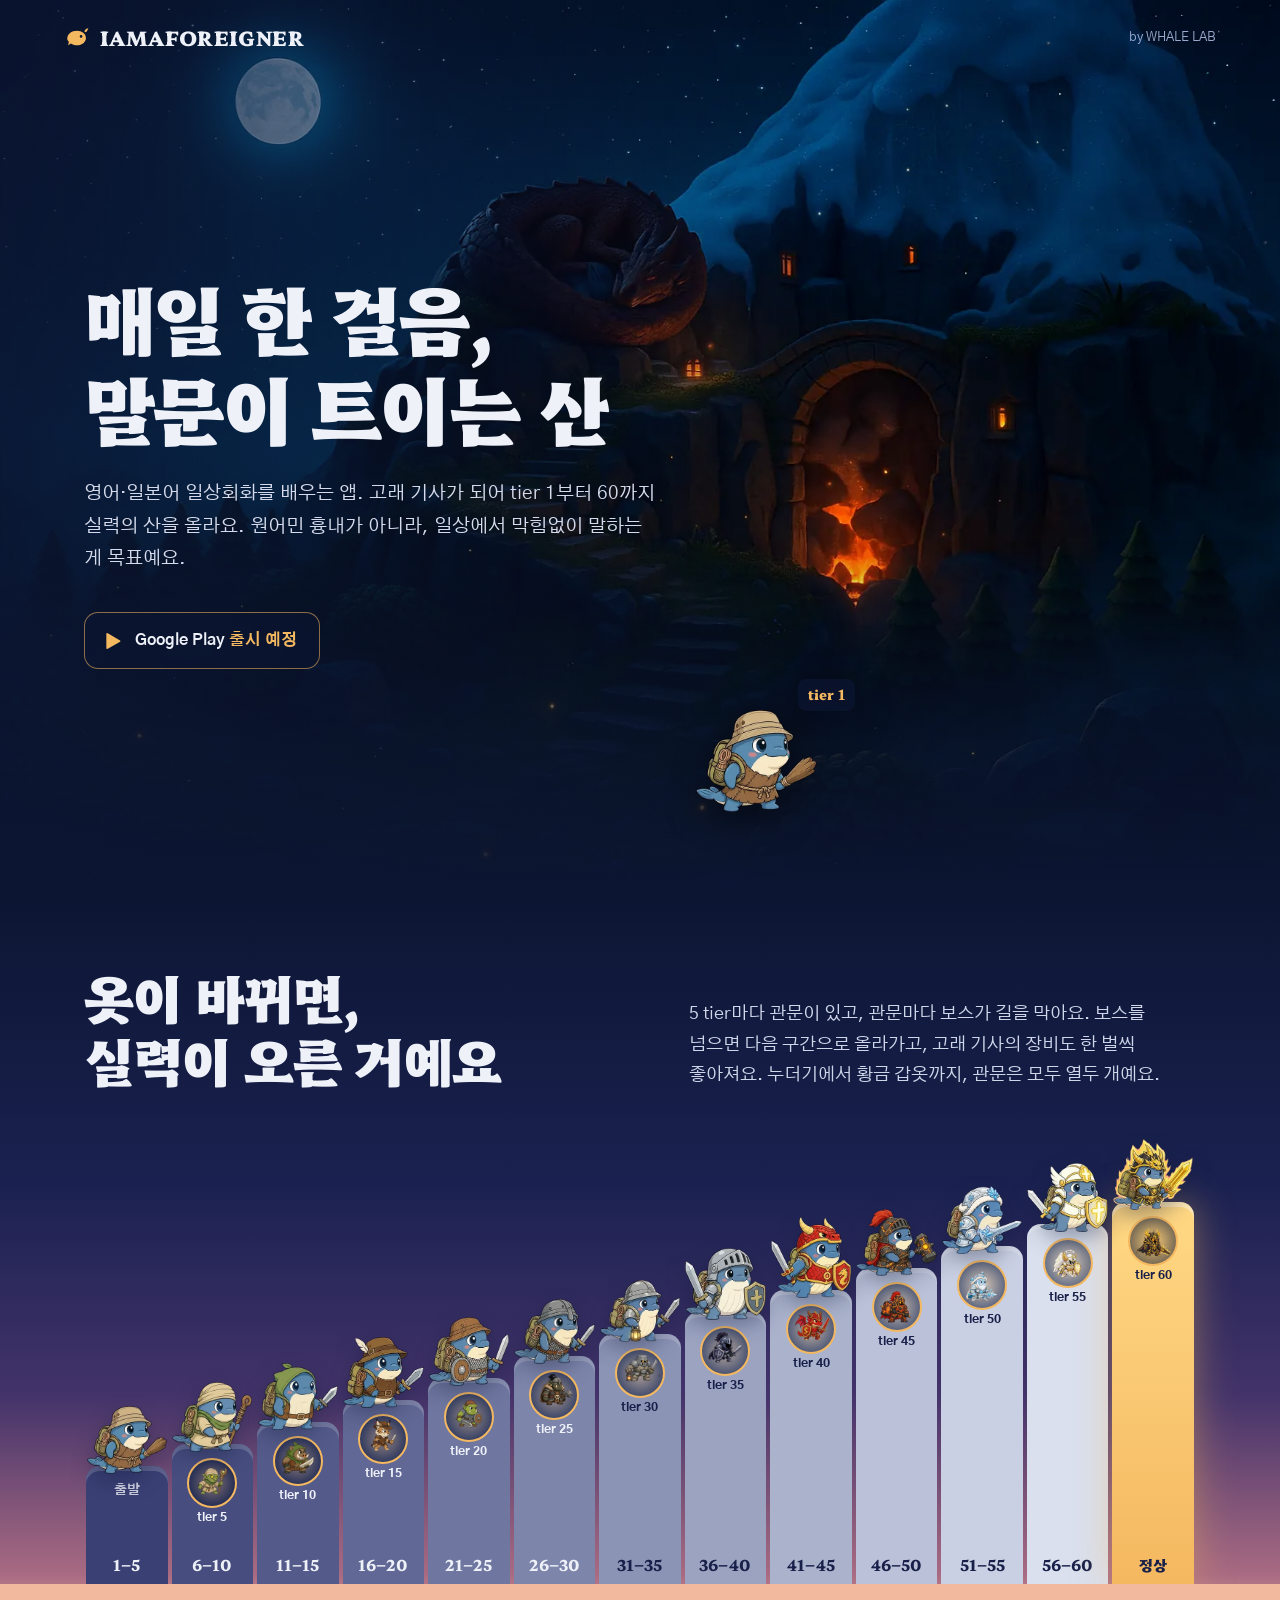
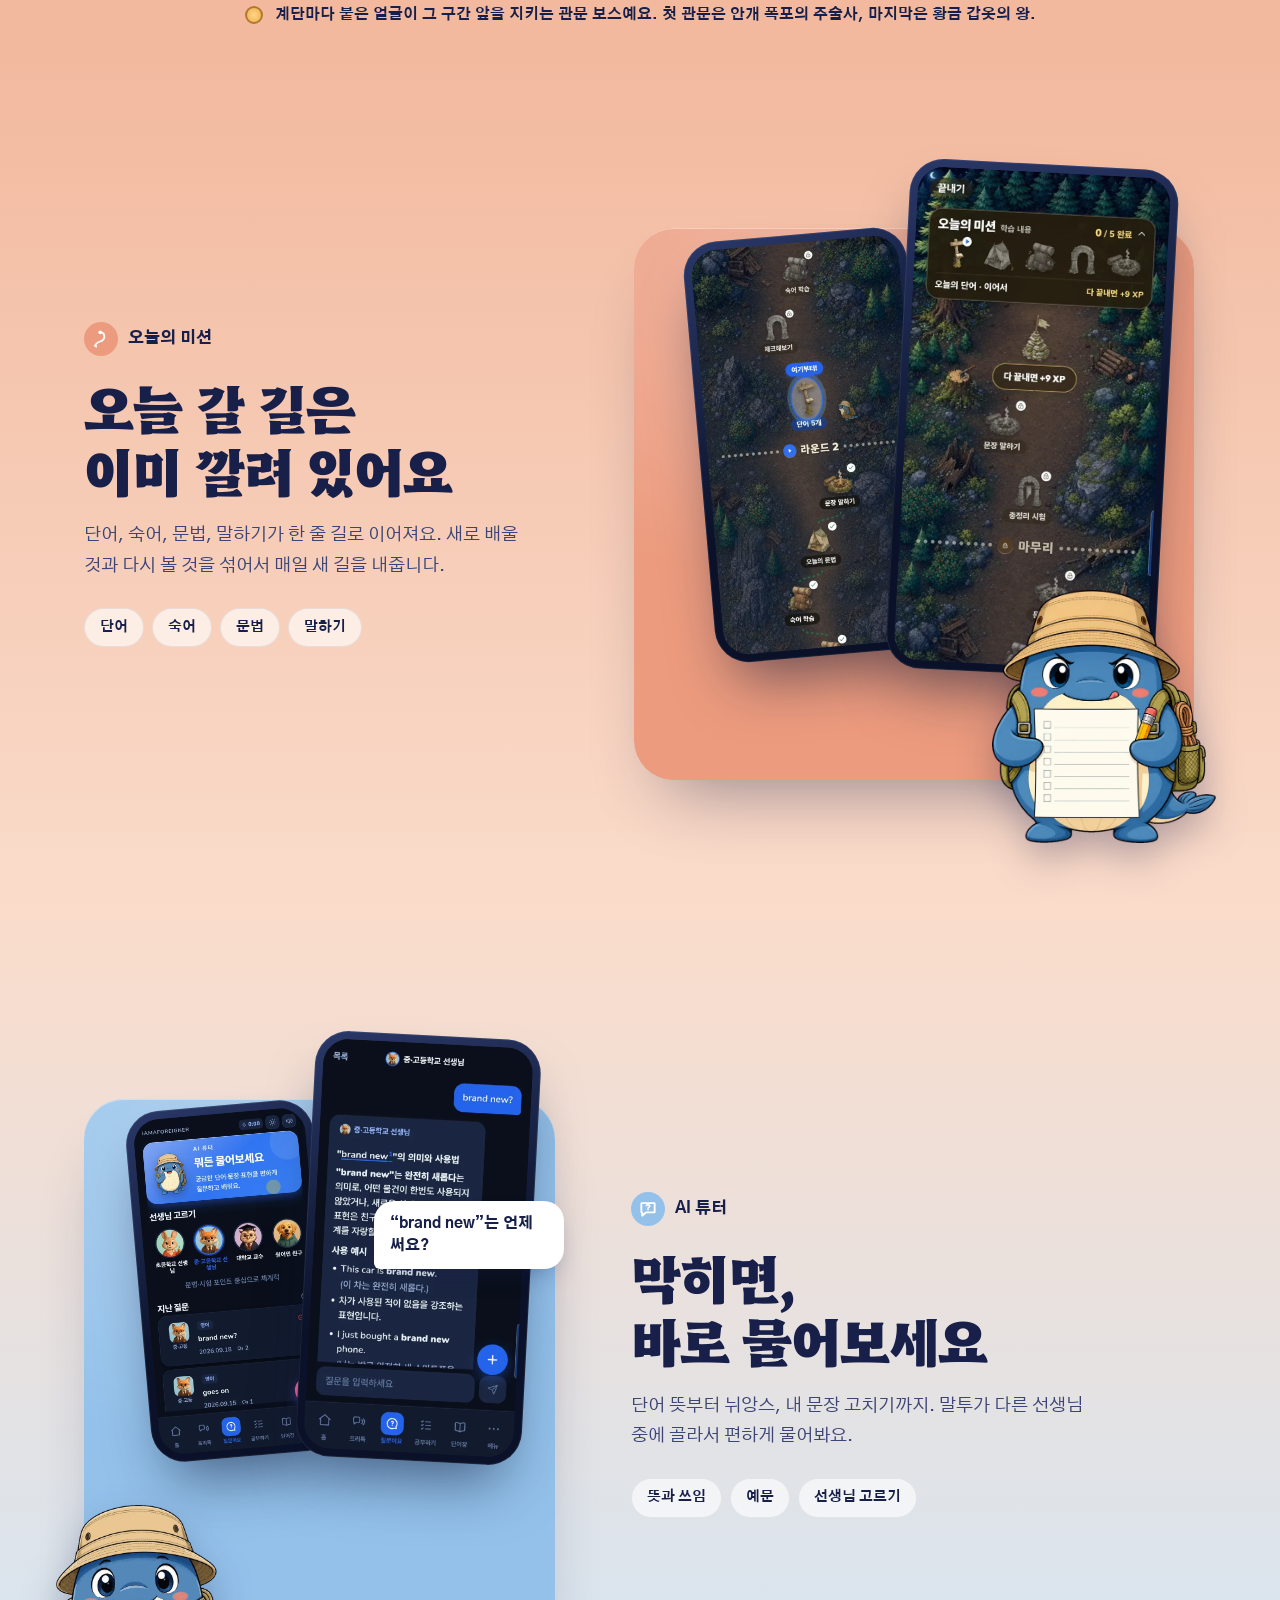
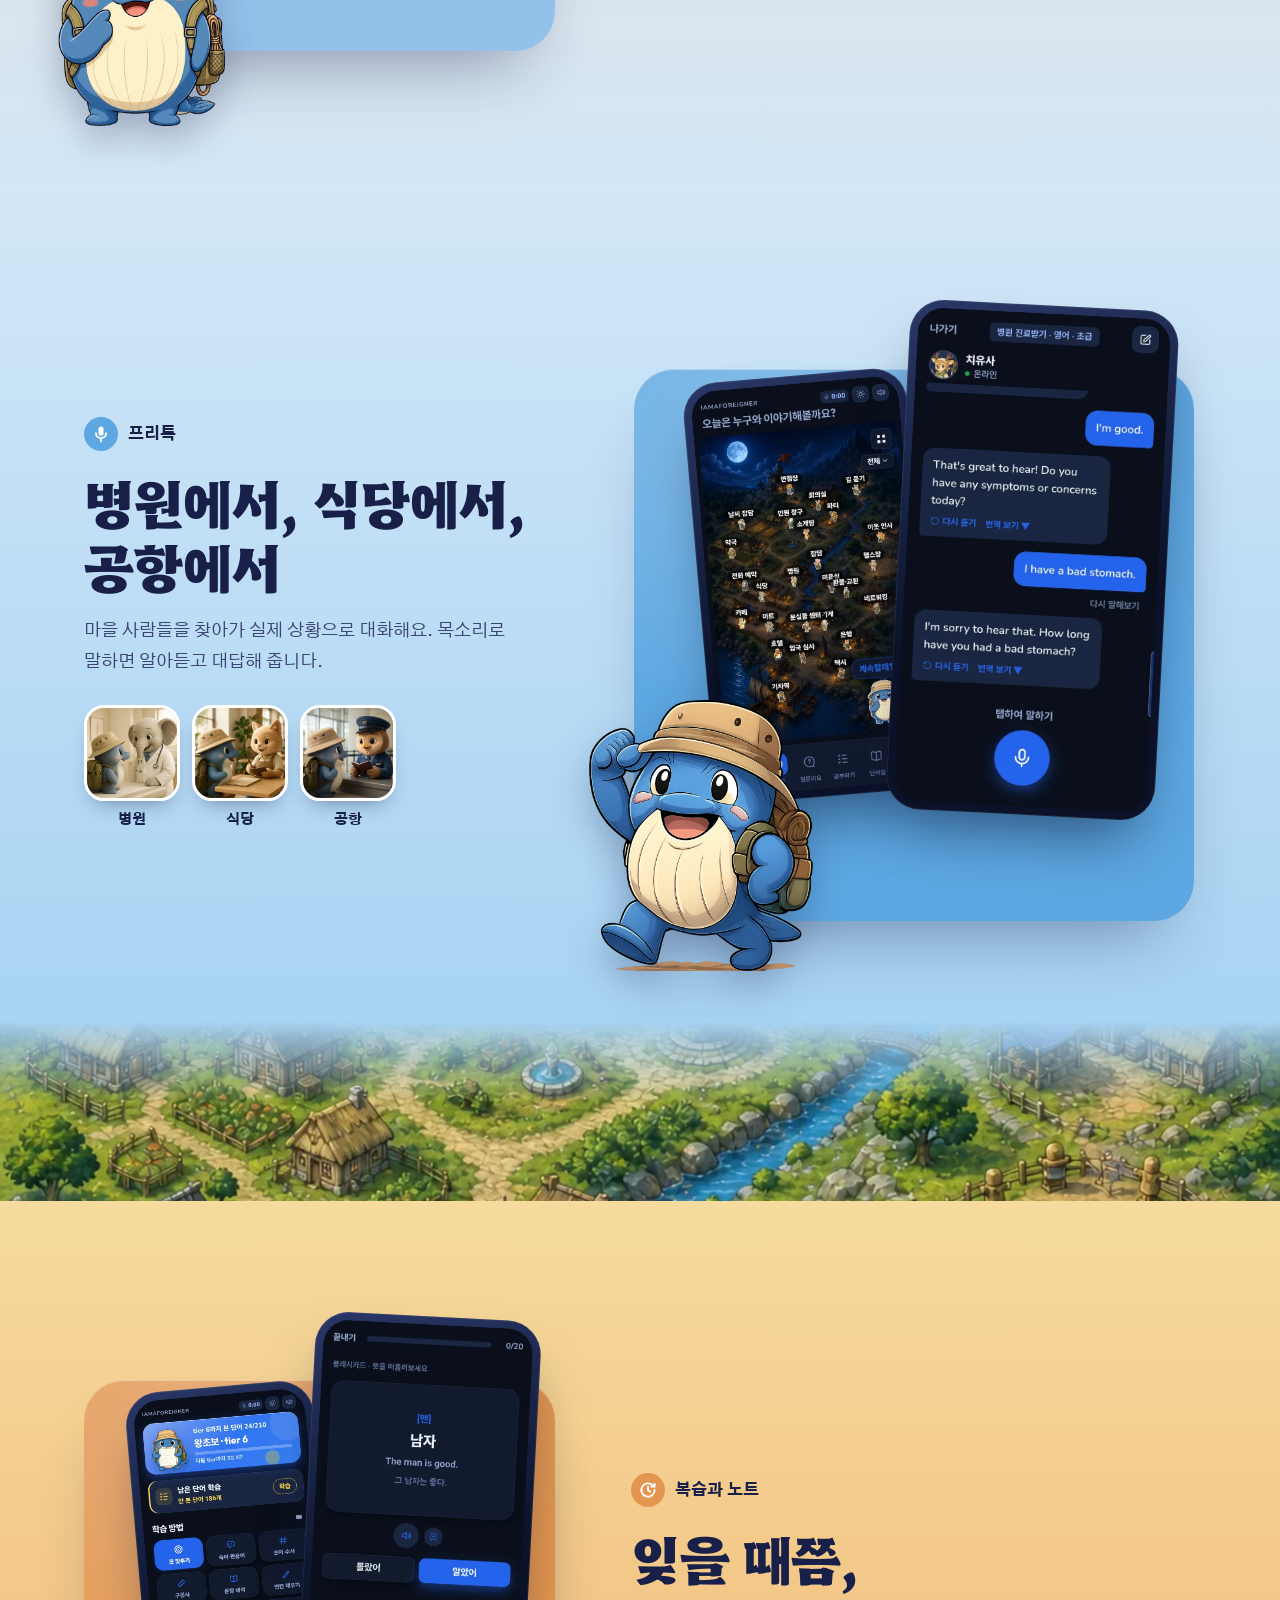
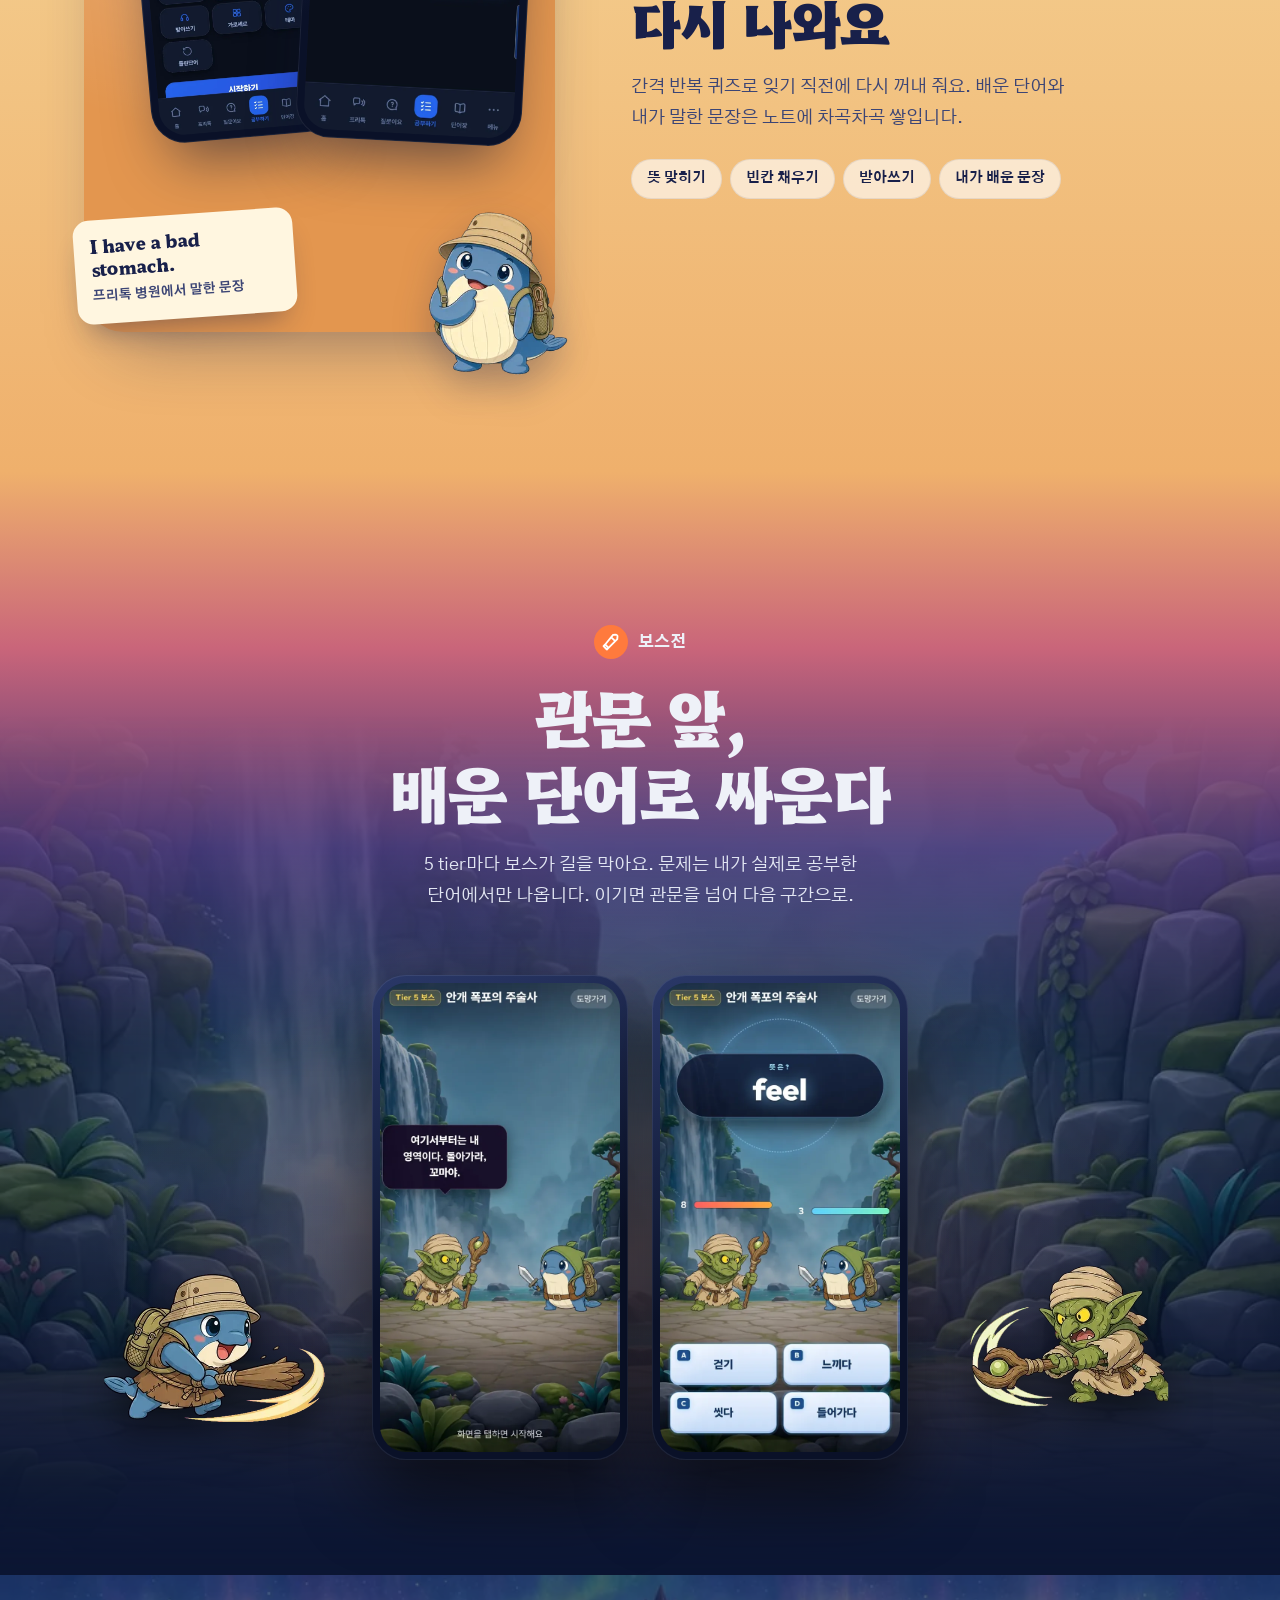
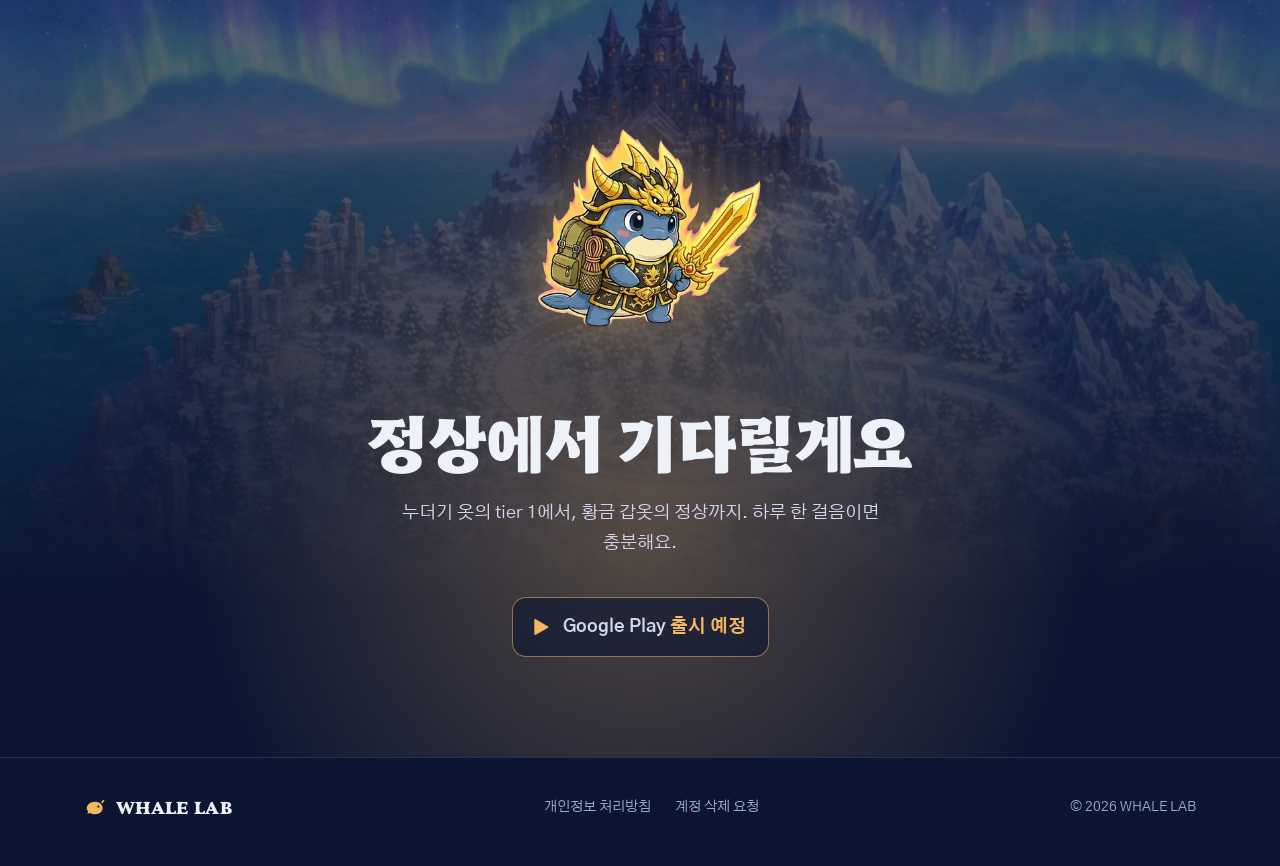
==== commit c587e5f8: "feat(site): 소개 페이지 디자인 C 적용 + 처리방침 같은 정체성으로 재스타일 - index.html/styles.css/images: 승인된 안 C(「산을 오르는 하루」" ====
--- a/index.html
+++ b/index.html
@@ -1,308 +1,225 @@
-<!DOCTYPE html>
+<!doctype html>
 <html lang="ko">
 <head>
-<meta charset="UTF-8">
+<meta charset="utf-8">
 <meta name="viewport" content="width=device-width, initial-scale=1">
-<title>iamaforeigner — 한마디씩 말하면 산을 오릅니다</title>
-<meta name="description" content="고래 기사와 함께 영어와 일본어 일상 회화를 익히는 앱. tier 1 산기슭에서 tier 60 정상까지, 매일 한마디씩.">
-<meta property="og:title" content="iamaforeigner">
-<meta property="og:description" content="한마디씩 말하면 산을 오릅니다. 영어와 일본어 일상 회화 앱.">
-<meta property="og:image" content="images/og.jpg">
-<meta property="og:type" content="website">
-<meta name="theme-color" content="#ffffff">
-<link rel="icon" href="images/icon.png">
-<link rel="apple-touch-icon" href="images/icon.png">
+<title>IAMAFOREIGNER</title>
+<meta name="description" content="고래 기사가 되어 실력의 산을 오르는 영어·일본어 일상회화 앱. WHALE LAB.">
 <link rel="preconnect" href="https://fonts.googleapis.com">
 <link rel="preconnect" href="https://fonts.gstatic.com" crossorigin>
-<link href="https://fonts.googleapis.com/css2?family=IBM+Plex+Sans+KR:wght@400;500;600;700&display=swap" rel="stylesheet">
-<link rel="stylesheet" href="style.css">
-<style>
-section { padding: 96px 0; }
-@media (min-width: 960px) { section { padding: 136px 0; } }
-
-h1, h2 { font-weight: 700; letter-spacing: -0.035em; margin: 0; color: var(--ink); }
-h2 { font-size: clamp(30px, 4.6vw, 48px); line-height: 1.2; }
-.sub { color: var(--ink-2); font-size: 17px; margin: 16px 0 0; max-width: 32em; }
-
-/* ---------- hero ---------- */
-.hero { padding: 48px 0 88px; }
-.hero .wrap { display: grid; gap: 56px; align-items: center; }
-@media (min-width: 960px) {
-  .hero { padding: 72px 0 120px; }
-  .hero .wrap { grid-template-columns: minmax(0, 1fr) minmax(0, 1fr); gap: 64px; }
-}
-.hero h1 { font-size: clamp(42px, 7.4vw, 76px); line-height: 1.1; }
-.hero h1 span { display: block; }
-.hero .lede { font-size: 18px; color: var(--ink-2); margin: 24px 0 36px; max-width: 26em; }
-.hero .actions { display: flex; flex-wrap: wrap; align-items: center; gap: 12px 20px; }
-.textlink {
-  font-size: 15px; font-weight: 600; color: var(--ink); text-decoration: none;
-  display: inline-flex; align-items: center; gap: 6px; padding: 12px 4px;
-}
-.textlink svg { width: 16px; height: 16px; transition: transform .2s; }
-.textlink:hover svg { transform: translateY(2px); }
-
-.visual { position: relative; width: 100%; max-width: 480px; margin: 0 auto 32px; }
-.visual .art {
-  aspect-ratio: 4 / 5; border-radius: 28px; overflow: hidden; background: #bfe0fb;
-}
-.visual .art img { width: 100%; height: 100%; object-fit: cover; object-position: 50% 28%; }
-.visual .phone {
-  position: absolute; width: 42%; right: -4px; bottom: -32px; padding: 5px; border-radius: 30px;
-}
-.visual .phone img { border-radius: 25px; }
-@media (min-width: 960px) {
-  .visual { margin: 0 0 0 auto; }
-  .visual .phone { width: 210px; right: auto; left: -72px; bottom: -48px; padding: 7px; border-radius: 40px; }
-  .visual .phone img { border-radius: 33px; }
-}
-@media (prefers-reduced-motion: no-preference) {
-  .hero .copy > * { animation: up .7s cubic-bezier(.2,.7,.2,1) both; }
-  .hero .copy > :nth-child(2) { animation-delay: .08s; }
-  .hero .copy > :nth-child(3) { animation-delay: .16s; }
-  .visual .art { animation: fade 1s ease both .1s; }
-  .visual .phone { animation: up .9s cubic-bezier(.2,.7,.2,1) both .35s; }
-  @keyframes up { from { opacity: 0; transform: translateY(24px); } to { opacity: 1; transform: none; } }
-  @keyframes fade { from { opacity: 0; } to { opacity: 1; } }
-}
-
-/* ---------- tier scale ---------- */
-.climb { background: var(--bg-2); }
-.climb .head { display: grid; gap: 16px; }
-@media (min-width: 960px) { .climb .head { grid-template-columns: 1fr 1fr; align-items: end; gap: 64px; } .climb .sub { margin: 0; } }
-.scale { margin-top: 64px; }
-.track {
-  position: relative; height: 56px;
-  /* 60 tier ticks */
-  background:
-    repeating-linear-gradient(90deg, #c7d0de 0 1px, transparent 1px calc(100% / 59.0001)) left 32px / 100% 12px no-repeat;
-}
-.track::before {           /* baseline */
-  content: ""; position: absolute; left: 0; right: 0; top: 44px; height: 1px; background: #c7d0de;
-}
-.gate {
-  position: absolute; top: 20px; width: 2px; height: 24px; margin-left: -1px;
-  background: var(--ink);
-  left: calc((var(--t) - 1) / 59 * 100%);
-}
-.gate::after {             /* gate cap */
-  content: ""; position: absolute; left: 50%; top: -7px; width: 10px; height: 10px; margin-left: -5px;
-  border-radius: 50%; background: var(--bg-2); border: 2px solid var(--ink);
-}
-.gate.top { background: var(--accent); }
-.gate.top::after { border-color: var(--accent); background: var(--accent); }
-.me {
-  position: absolute; left: 0; bottom: 12px; width: 40px; height: auto; margin-left: -6px; z-index: 1;
-}
-.labels { position: relative; height: 22px; margin-top: 8px; font-size: 12px; color: var(--ink-3); font-variant-numeric: tabular-nums; }
-.labels span { position: absolute; transform: translateX(-50%); left: calc((var(--t) - 1) / 59 * 100%); }
-.labels span:first-child { transform: none; }
-.labels span:last-child { transform: translateX(-100%); color: var(--accent-2); font-weight: 600; }
-@media (max-width: 639px) { .labels .odd { display: none; } .me { width: 30px; margin-left: -10px; } }
-.ends { display: flex; justify-content: space-between; margin-top: 20px; font-size: 15px; }
-.ends b { font-weight: 600; }
-.ends span { color: var(--ink-3); margin-left: 8px; }
-
-/* ---------- features ---------- */
-.features .sub { margin-bottom: 56px; }
-.show { display: flex; gap: 16px; overflow-x: auto; scroll-snap-type: x mandatory;
-  margin: 0 calc(var(--gutter) * -1); padding: 8px var(--gutter) 24px; scrollbar-width: none; }
-.show::-webkit-scrollbar { display: none; }
-.feat { flex: 0 0 min(78%, 300px); scroll-snap-align: start; display: flex; flex-direction: column; gap: 24px; }
-.feat figure { margin: 0; order: -1; background: var(--bg-2); border-radius: 24px; padding: 32px 0 0; overflow: hidden; height: 380px; }
-.feat figure .phone { width: 220px; margin: 0 auto; }
-.feat button { all: unset; display: block; cursor: default; }
-.feat h3 { font-size: 20px; font-weight: 700; letter-spacing: -0.02em; margin: 0 0 6px; }
-.feat p { margin: 0; font-size: 15px; color: var(--ink-2); line-height: 1.65; }
-
-@media (min-width: 960px) {
-  .features .sub { margin-bottom: 72px; }
-  .show {
-    display: grid; overflow: visible; margin: 0; padding: 0;
-    grid-template-columns: minmax(0, 5fr) minmax(0, 7fr);
-    grid-template-rows: repeat(5, auto) 1fr;
-    column-gap: 64px;
-  }
-  .feat { display: contents; }
-  .feat button {
-    grid-column: 1; cursor: pointer; border-radius: 16px;
-    padding: 22px 24px 22px 26px; position: relative;
-    transition: background .2s;
-  }
-  .feat button::before {
-    content: ""; position: absolute; left: 0; top: 24px; bottom: 24px; width: 2px; border-radius: 2px; background: transparent;
-  }
-  .feat button:hover { background: var(--bg-2); }
-  .feat h3 { color: var(--ink-3); transition: color .2s; margin: 0; }
-  .feat p { max-height: 0; opacity: 0; overflow: hidden; transition: max-height .35s ease, opacity .25s ease, margin .35s; }
-  .feat.on button::before { background: var(--accent); }
-  .feat.on h3 { color: var(--ink); }
-  .feat.on p { max-height: 8em; opacity: 1; margin-top: 8px; }
-  .feat figure {
-    grid-column: 2; grid-row: 1 / -1; height: 640px; padding: 56px 0 0; border-radius: 32px;
-    opacity: 0; visibility: hidden; transform: translateY(12px);
-    transition: opacity .35s ease, transform .45s cubic-bezier(.2,.7,.2,1), visibility 0s .35s;
-  }
-  .feat.on figure { opacity: 1; visibility: visible; transform: none; transition: opacity .35s ease, transform .45s cubic-bezier(.2,.7,.2,1), visibility 0s; }
-  .feat figure .phone { width: 300px; }
-}
-@media (prefers-reduced-motion: reduce) { .feat figure, .feat p, .feat h3 { transition: none !important; } }
-
-/* ---------- goal + closing ---------- */
-.goal { padding-top: 0; }
-.goal .wrap { border-top: 1px solid var(--line); padding-top: 96px; }
-@media (min-width: 960px) { .goal .wrap { padding-top: 136px; } }
-.goal .inner { display: grid; gap: 48px; }
-@media (min-width: 960px) { .goal .inner { grid-template-columns: minmax(0, 7fr) minmax(0, 5fr); gap: 64px; align-items: end; } }
-.goal h2 { font-size: clamp(28px, 4vw, 42px); line-height: 1.3; }
-.goal .sub { margin-top: 20px; }
-.facts { margin: 0; display: grid; gap: 0; font-size: 15px; }
-.facts div { display: grid; grid-template-columns: 6.5em 1fr; gap: 16px; padding: 14px 0; border-top: 1px solid var(--line); }
-.facts div:last-child { border-bottom: 1px solid var(--line); }
-.facts dt { color: var(--ink-3); }
-.facts dd { margin: 0; font-weight: 500; }
-.goal .soon { margin-top: 32px; }
-</style>
+<link href="https://fonts.googleapis.com/css2?family=Hahmlet:wght@600;800;900&family=Gothic+A1:wght@400;500;700;800&display=swap" rel="stylesheet">
+<link rel="preload" as="image" href="images/hero-night.webp">
+<link rel="stylesheet" href="styles.css">
 </head>
 <body>
 
-<header class="site-head">
-  <div class="wrap">
-    <a class="wordmark" href="./"><img src="images/icon.png" alt="" width="28" height="28">iamaforeigner</a>
-    <nav>
-      <a class="opt" href="#features">기능</a>
-      <a href="privacy.html">개인정보 처리방침</a>
-    </nav>
-  </div>
+<svg width="0" height="0" style="position:absolute" aria-hidden="true">
+  <symbol id="i-whale" viewBox="0 0 32 32"><path fill="#F4B860" d="M4 17c0-6 5-10 12-10 6 0 11 3.5 11 9 0 5-4.5 9-11 9-3 0-5.5-.8-7.5-2.2L5 25l1-4.5C4.7 19.5 4 18.3 4 17z"/><circle cx="21" cy="14" r="1.6" fill="#0C1633"/><path fill="#F4B860" d="M25 8c1-3 3-4 5-4-1 2-1.5 3.5-3 5z"/></symbol>
+  <symbol id="i-play" viewBox="0 0 24 24"><path fill="currentColor" d="M4 3.2v17.6c0 .6.7 1 1.2.7L20.5 12.9c.5-.3.5-1.1 0-1.4L5.2 2.5C4.7 2.2 4 2.6 4 3.2z"/></symbol>
+  <symbol id="i-path" viewBox="0 0 24 24"><path fill="none" stroke="currentColor" stroke-width="2.2" stroke-linecap="round" d="M5 21c0-4 3-5 6-6s5-3 5-6-2-5-5-5"/><circle cx="11" cy="4" r="2.2" fill="currentColor"/><circle cx="5" cy="21" r="2.2" fill="currentColor"/></symbol>
+  <symbol id="i-ask" viewBox="0 0 24 24"><path fill="none" stroke="currentColor" stroke-width="2.2" stroke-linejoin="round" d="M4 5h16v11H10l-5 4v-4H4z"/><path fill="currentColor" d="M11 13.5h2v-2h-2zm1-7.5c-1.7 0-3 1.1-3 2.6h2c0-.4.4-.7 1-.7s1 .3 1 .8c0 .9-2 .9-2 2.3h2c0-.9 2-1.1 2-2.4C15 7.1 13.7 6 12 6z"/></symbol>
+  <symbol id="i-mic" viewBox="0 0 24 24"><rect x="9" y="3" width="6" height="11" rx="3" fill="currentColor"/><path fill="none" stroke="currentColor" stroke-width="2.2" stroke-linecap="round" d="M6 11a6 6 0 0 0 12 0M12 17v4"/></symbol>
+  <symbol id="i-loop" viewBox="0 0 24 24"><path fill="none" stroke="currentColor" stroke-width="2.2" stroke-linecap="round" stroke-linejoin="round" d="M20 12a8 8 0 1 1-2.3-5.6M20 4v4h-4"/><path fill="none" stroke="currentColor" stroke-width="2.2" stroke-linecap="round" d="M12 8v4l2.5 2"/></symbol>
+  <symbol id="i-sword" viewBox="0 0 24 24"><path fill="none" stroke="currentColor" stroke-width="2.2" stroke-linecap="round" stroke-linejoin="round" d="M14.5 3.5 20 3l-.5 5.5L9 19l-4-4zM5 15l-2 2 4 4 2-2M13 7l4 4"/></symbol>
+  <symbol id="i-gate" viewBox="0 0 24 24"><path fill="currentColor" d="M4 21V9a8 8 0 0 1 16 0v12h-4v-8a4 4 0 0 0-8 0v8H4Z"/></symbol>
+</svg>
+
+<header class="bar">
+  <a class="brand" href="#top"><svg aria-hidden="true"><use href="#i-whale"/></svg>IAMAFOREIGNER</a>
+  <small>by WHALE LAB</small>
 </header>
 
-<main>
-<section class="hero">
-  <div class="wrap">
-    <div class="copy">
-      <h1><span>한마디씩 말하면</span><span>산을 오릅니다</span></h1>
-      <p class="lede">고래 기사와 함께 영어와 일본어 일상 회화를 익히는 앱. tier 1 산기슭에서 tier 60 정상까지, 하루에 할 만큼만 말하며 올라가요.</p>
-      <div class="actions">
-        <span class="soon" role="img" aria-label="Google Play 출시 예정">
-          <svg viewBox="0 0 24 24" fill="currentColor" aria-hidden="true"><path d="M6 3.5v17a1 1 0 0 0 1.5.86l14-8.5a1 1 0 0 0 0-1.72l-14-8.5A1 1 0 0 0 6 3.5z"/></svg>
-          Google Play <small>출시 예정</small>
-        </span>
-        <a class="textlink" href="#features">기능 둘러보기
-          <svg viewBox="0 0 24 24" fill="none" stroke="currentColor" stroke-width="2.2" stroke-linecap="round" stroke-linejoin="round" aria-hidden="true"><path d="M12 5v14M6 13l6 6 6-6"/></svg>
-        </a>
+<main id="top">
+
+<!-- 1. 밤: 출발 -->
+<section class="hero" aria-label="소개">
+  <div class="hero__art"><img src="images/hero-night.webp" alt="달밤, 용이 잠든 실력의 산과 불 켜진 관문" width="1536" height="1024"></div>
+  <div class="wrap">
+    <div class="hero__copy">
+      <h1><span>매일 한 걸음,</span><span>말문이 트이는 산</span></h1>
+      <p class="hero__lede">영어·일본어 일상회화를 배우는 앱. 고래 기사가 되어 tier 1부터 60까지 실력의 산을 올라요. 원어민 흉내가 아니라, 일상에서 막힘없이 말하는 게 목표예요.</p>
+      <p class="soon"><svg aria-hidden="true"><use href="#i-play"/></svg><span>Google Play <em>출시 예정</em></span></p>
+    </div>
+  </div>
+  <figure class="hero__whale">
+    <img src="images/hero-t01.webp" alt="남루한 옷차림으로 출발하는 고래 기사" width="420" height="420">
+    <figcaption>tier 1</figcaption>
+  </figure>
+</section>
+
+<!-- 2. 새벽 전: 옷 계단 + 관문 -->
+<section class="climb" aria-labelledby="climb-h">
+  <div class="wrap climb__head">
+    <h2 id="climb-h">옷이 바뀌면,<br>실력이 오른 거예요</h2>
+    <p>5 tier마다 관문이 있고, 관문마다 보스가 길을 막아요. 보스를 넘으면 다음 구간으로 올라가고, 고래 기사의 장비도 한 벌씩 좋아져요. 누더기에서 황금 갑옷까지, 관문은 모두 열두 개예요.</p>
+  </div>
+  <div class="stairs-box">
+    <div class="stairs" tabindex="0" aria-label="구간별 복장과 관문 보스. 옆으로 넘겨 볼 수 있어요">
+      <ol>
+        <li style="--k:0"><img class="fit" src="images/outfit-01.webp" alt="tier 1~5 복장: 누더기 옷" width="220" height="186"><div class="step"><span class="gate gate--start">출발</span><span class="range">1–5</span></div></li>
+        <li style="--k:1"><img class="fit" src="images/outfit-02.webp" alt="tier 6~10 복장" width="220" height="190"><div class="step"><span class="gate"><img src="images/boss01.webp" alt="" width="240" height="240"><b>tier 5</b></span><span class="range">6–10</span></div></li>
+        <li style="--k:2"><img class="fit" src="images/outfit-03.webp" alt="tier 11~15 복장" width="220" height="184"><div class="step"><span class="gate"><img src="images/boss02.webp" alt="" width="240" height="240"><b>tier 10</b></span><span class="range">11–15</span></div></li>
+        <li style="--k:3"><img class="fit" src="images/outfit-04.webp" alt="tier 16~20 복장" width="220" height="193"><div class="step"><span class="gate"><img src="images/boss03.webp" alt="" width="240" height="240"><b>tier 15</b></span><span class="range">16–20</span></div></li>
+        <li style="--k:4"><img class="fit" src="images/outfit-05.webp" alt="tier 21~25 복장" width="220" height="187"><div class="step"><span class="gate"><img src="images/boss04.webp" alt="" width="240" height="240"><b>tier 20</b></span><span class="range">21–25</span></div></li>
+        <li style="--k:5"><img class="fit" src="images/outfit-06.webp" alt="tier 26~30 복장" width="220" height="176"><div class="step"><span class="gate"><img src="images/boss05.webp" alt="" width="240" height="240"><b>tier 25</b></span><span class="range">26–30</span></div></li>
+        <li style="--k:6"><img class="fit" src="images/outfit-07.webp" alt="tier 31~35 복장" width="220" height="169"><div class="step"><span class="gate"><img src="images/boss06.webp" alt="" width="240" height="240"><b>tier 30</b></span><span class="range">31–35</span></div></li>
+        <li style="--k:7"><img class="fit" src="images/outfit-08.webp" alt="tier 36~40 복장" width="220" height="197"><div class="step"><span class="gate"><img src="images/boss07.webp" alt="" width="240" height="240"><b>tier 35</b></span><span class="range">36–40</span></div></li>
+        <li style="--k:8"><img class="fit" src="images/outfit-09.webp" alt="tier 41~45 복장" width="220" height="220"><div class="step"><span class="gate"><img src="images/boss08.webp" alt="" width="240" height="240"><b>tier 40</b></span><span class="range">41–45</span></div></li>
+        <li style="--k:9"><img class="fit" src="images/outfit-10.webp" alt="tier 46~50 복장" width="220" height="184"><div class="step"><span class="gate"><img src="images/boss09.webp" alt="" width="240" height="240"><b>tier 45</b></span><span class="range">46–50</span></div></li>
+        <li style="--k:10"><img class="fit" src="images/outfit-11.webp" alt="tier 51~55 복장" width="220" height="186"><div class="step"><span class="gate"><img src="images/boss10.webp" alt="" width="240" height="240"><b>tier 50</b></span><span class="range">51–55</span></div></li>
+        <li style="--k:11"><img class="fit" src="images/outfit-12.webp" alt="tier 56~60 복장" width="220" height="189"><div class="step"><span class="gate"><img src="images/boss11.webp" alt="" width="240" height="240"><b>tier 55</b></span><span class="range">56–60</span></div></li>
+        <li style="--k:12" class="top"><img class="fit" src="images/outfit-13.webp" alt="마지막 관문을 넘은 뒤의 황금 갑옷" width="220" height="194"><div class="step"><span class="gate"><img src="images/boss12.webp" alt="" width="240" height="240"><b>tier 60</b></span><span class="range">정상</span></div></li>
+      </ol>
+    </div>
+  </div>
+  <p class="climb__legend wrap"><span class="legend-dot" aria-hidden="true"></span>계단마다 붙은 얼굴이 그 구간 앞을 지키는 관문 보스예요. 첫 관문은 안개 폭포의 주술사, 마지막은 황금 갑옷의 왕.</p>
+</section>
+
+<!-- 3. 낮: 기능 4개 -->
+<div class="day">
+
+<section class="feat feat--dawn" aria-labelledby="f-mission">
+  <div class="wrap feat__grid">
+    <div class="feat__copy">
+      <p class="kicker"><svg aria-hidden="true"><use href="#i-path"/></svg>오늘의 미션</p>
+      <h2 id="f-mission">오늘 갈 길은<br>이미 깔려 있어요</h2>
+      <p class="desc">단어, 숙어, 문법, 말하기가 한 줄 길로 이어져요. 새로 배울 것과 다시 볼 것을 섞어서 매일 새 길을 내줍니다.</p>
+      <ul class="chips"><li>단어</li><li>숙어</li><li>문법</li><li>말하기</li></ul>
+    </div>
+    <div class="stage">
+      <div class="panel" aria-hidden="true"></div>
+      <figure class="phone phone--back"><img src="images/shot-mission-2.webp" alt="오늘의 미션 라운드 2 화면" width="640" height="1250" loading="lazy"></figure>
+      <figure class="phone phone--front"><img src="images/shot-mission-1.webp" alt="오늘의 미션 화면: 캠프를 따라 이어지는 학습 단계" width="640" height="1250" loading="lazy"></figure>
+      <img class="cut cut--mission" src="images/banner-study.webp" alt="" width="520" height="587" loading="lazy">
+    </div>
+  </div>
+</section>
+
+<section class="feat feat--morning feat--flip" aria-labelledby="f-tutor">
+  <div class="wrap feat__grid">
+    <div class="feat__copy">
+      <p class="kicker"><svg aria-hidden="true"><use href="#i-ask"/></svg>AI 튜터</p>
+      <h2 id="f-tutor">막히면,<br>바로 물어보세요</h2>
+      <p class="desc">단어 뜻부터 뉘앙스, 내 문장 고치기까지. 말투가 다른 선생님 중에 골라서 편하게 물어봐요.</p>
+      <ul class="chips"><li>뜻과 쓰임</li><li>예문</li><li>선생님 고르기</li></ul>
+    </div>
+    <div class="stage">
+      <div class="panel" aria-hidden="true"></div>
+      <figure class="phone phone--back"><img src="images/shot-tutor-1.webp" alt="AI 튜터 화면: 선생님 고르기와 지난 질문" width="640" height="1250" loading="lazy"></figure>
+      <figure class="phone phone--front"><img src="images/shot-tutor-2.webp" alt="AI 튜터가 brand new의 뜻과 예문을 설명하는 화면" width="640" height="1250" loading="lazy"></figure>
+      <img class="cut cut--tutor" src="images/whale-ask.webp" alt="" width="520" height="679" loading="lazy">
+      <p class="bubble" aria-hidden="true">“brand new”는 언제 써요?</p>
+    </div>
+  </div>
+</section>
+
+<section class="feat feat--noon" aria-labelledby="f-talk">
+  <div class="wrap feat__grid">
+    <div class="feat__copy">
+      <p class="kicker"><svg aria-hidden="true"><use href="#i-mic"/></svg>프리톡</p>
+      <h2 id="f-talk">병원에서, 식당에서,<br>공항에서</h2>
+      <p class="desc">마을 사람들을 찾아가 실제 상황으로 대화해요. 목소리로 말하면 알아듣고 대답해 줍니다.</p>
+      <ul class="scenes">
+        <li><img src="images/scene-doctor.webp" alt="" width="300" height="300" loading="lazy">병원</li>
+        <li><img src="images/scene-restaurant.webp" alt="" width="300" height="300" loading="lazy">식당</li>
+        <li><img src="images/scene-airport.webp" alt="" width="300" height="300" loading="lazy">공항</li>
+      </ul>
+    </div>
+    <div class="stage">
+      <div class="panel" aria-hidden="true"></div>
+      <figure class="phone phone--back"><img src="images/shot-freetalk-1.webp" alt="프리톡 마을 지도: 병원, 식당, 입국 심사 등 대화 장소" width="640" height="1250" loading="lazy"></figure>
+      <figure class="phone phone--front"><img src="images/shot-freetalk-2.webp" alt="프리톡 병원 진료받기 대화 화면" width="640" height="1250" loading="lazy"></figure>
+      <img class="cut cut--talk" src="images/whale-go.webp" alt="" width="760" height="918" loading="lazy">
+    </div>
+  </div>
+  <div class="village" aria-hidden="true"></div>
+</section>
+
+<section class="feat feat--afternoon feat--flip" aria-labelledby="f-review">
+  <div class="wrap feat__grid">
+    <div class="feat__copy">
+      <p class="kicker"><svg aria-hidden="true"><use href="#i-loop"/></svg>복습과 노트</p>
+      <h2 id="f-review">잊을 때쯤,<br>다시 나와요</h2>
+      <p class="desc">간격 반복 퀴즈로 잊기 직전에 다시 꺼내 줘요. 배운 단어와 내가 말한 문장은 노트에 차곡차곡 쌓입니다.</p>
+      <ul class="chips"><li>뜻 맞히기</li><li>빈칸 채우기</li><li>받아쓰기</li><li>내가 배운 문장</li></ul>
+    </div>
+    <div class="stage">
+      <div class="panel" aria-hidden="true"></div>
+      <figure class="phone phone--back"><img src="images/shot-study-1.webp" alt="공부하기 화면: 뜻 맞추기, 빈칸 채우기 등 학습 방법" width="640" height="1250" loading="lazy"></figure>
+      <figure class="phone phone--front"><img src="images/shot-study-2.webp" alt="플래시카드 복습 화면" width="640" height="1250" loading="lazy"></figure>
+      <img class="cut cut--review" src="images/whale-curious.webp" alt="" width="225" height="262" loading="lazy">
+      <div class="notecard" aria-hidden="true"><b>I have a bad stomach.</b><span>프리톡 병원에서 말한 문장</span></div>
+    </div>
+  </div>
+</section>
+
+</div>
+
+<!-- 4. 해질녘 → 밤: 보스전 -->
+<section class="boss" aria-labelledby="f-boss">
+  <div class="boss__bg"><img src="images/boss-bg.webp" alt="" width="1000" height="1500" loading="lazy"></div>
+  <div class="wrap">
+    <div class="boss__head">
+      <p class="kicker"><svg aria-hidden="true"><use href="#i-sword"/></svg>보스전</p>
+      <h2 id="f-boss">관문 앞,<br>배운 단어로 싸운다</h2>
+      <p>5 tier마다 보스가 길을 막아요. 문제는 내가 실제로 공부한 단어에서만 나옵니다. 이기면 관문을 넘어 다음 구간으로.</p>
+    </div>
+    <div class="arena">
+      <img class="fighter fighter--hero" src="images/hero-t01-attack.webp" alt="공격하는 고래 기사" width="420" height="420" loading="lazy">
+      <div class="arena__phones">
+        <figure class="phone"><img src="images/shot-boss-2.webp" alt="보스 안개 폭포의 주술사가 말을 거는 전투 시작 화면" width="640" height="1250" loading="lazy"></figure>
+        <figure class="phone"><img src="images/shot-boss-1.webp" alt="tier 5 보스전: feel의 뜻을 고르는 4지선다" width="640" height="1250" loading="lazy"></figure>
       </div>
-    </div>
-    <div class="visual">
-      <div class="art"><img src="images/hero-splash.webp" alt="모자를 쓰고 배낭을 멘 고래가 정상의 빛나는 관문으로 이어진 산길을 걷고 있다" width="820" height="1230" fetchpriority="high"></div>
-      <div class="phone"><img src="images/shot-mountain-1.webp" alt="앱 홈 화면: 실력의 산 지도와 오늘의 음성 일기, 오늘의 미션" width="480" height="937"></div>
-    </div>
-  </div>
-</section>
-
-<section class="climb" aria-labelledby="climb-title">
-  <div class="wrap">
-    <div class="head">
-      <h2 id="climb-title">정상까지 60 tier,<br>관문은 12개</h2>
-      <p class="sub">공부한 만큼 경험치가 쌓이고 한 칸씩 올라갑니다. 5 tier마다 보스가 길을 막고, 이기면 다음 구간이 열려요.</p>
-    </div>
-    <div class="scale" aria-hidden="true">
-      <div class="track">
-        <img class="me" src="images/whale-happy.webp" alt="" width="360" height="351" loading="lazy">
-        <i class="gate" style="--t:5"></i><i class="gate" style="--t:10"></i><i class="gate" style="--t:15"></i>
-        <i class="gate" style="--t:20"></i><i class="gate" style="--t:25"></i><i class="gate" style="--t:30"></i>
-        <i class="gate" style="--t:35"></i><i class="gate" style="--t:40"></i><i class="gate" style="--t:45"></i>
-        <i class="gate" style="--t:50"></i><i class="gate" style="--t:55"></i><i class="gate top" style="--t:60"></i>
-      </div>
-      <div class="labels">
-        <span style="--t:1">1</span>
-        <span class="odd" style="--t:5">5</span><span style="--t:10">10</span><span class="odd" style="--t:15">15</span>
-        <span style="--t:20">20</span><span class="odd" style="--t:25">25</span><span style="--t:30">30</span>
-        <span class="odd" style="--t:35">35</span><span style="--t:40">40</span><span class="odd" style="--t:45">45</span>
-        <span style="--t:50">50</span><span class="odd" style="--t:55">55</span><span style="--t:60">60</span>
-      </div>
-    </div>
-    <div class="ends"><p style="margin:0"><b>산기슭</b><span>tier 1</span></p><p style="margin:0"><b>정상</b><span>tier 60</span></p></div>
-  </div>
-</section>
-
-<section class="features" id="features" aria-labelledby="features-title">
-  <div class="wrap">
-    <h2 id="features-title">매일 조금씩, 말로 익혀요</h2>
-    <p class="sub">화면은 모두 실제 기기에서 찍었습니다.</p>
-
-    <div class="show">
-      <div class="feat on">
-        <button type="button" aria-pressed="true"><h3>오늘의 미션</h3><p>단어, 숙어, 문법, 말하기로 이어지는 하루치 길. 새 단어와 복습할 단어를 알맞게 섞어 줍니다.</p></button>
-        <figure><div class="phone"><img src="images/shot-mission-1.webp" alt="오늘의 미션: 숲길 위에 놓인 단계 표시" width="480" height="937" loading="lazy"></div></figure>
-      </div>
-      <div class="feat">
-        <button type="button" aria-pressed="false"><h3>AI 튜터</h3><p>궁금한 단어나 표현을 편하게 물어보세요. 뜻과 쓰임, 예문까지 한 번에 알려 줍니다.</p></button>
-        <figure><div class="phone"><img src="images/shot-tutor-2.webp" alt="AI 튜터 답변: brand new의 의미와 사용 예시" width="480" height="937" loading="lazy"></div></figure>
-      </div>
-      <div class="feat">
-        <button type="button" aria-pressed="false"><h3>프리톡</h3><p>마을 사람에게 목소리로 말을 걸어요. 병원, 식당, 공항처럼 실제로 겪을 상황에서 대화가 이어집니다.</p></button>
-        <figure><div class="phone"><img src="images/shot-freetalk-2.webp" alt="프리톡 대화: 병원 진료받기 상황에서 치유사와 영어로 대화" width="480" height="937" loading="lazy"></div></figure>
-      </div>
-      <div class="feat">
-        <button type="button" aria-pressed="false"><h3>복습과 노트</h3><p>퀴즈, 받아쓰기, 퍼즐로 익히고 잊을 때쯤 다시 풀어요. 배운 단어와 말해 본 문장은 노트에 모입니다.</p></button>
-        <figure><div class="phone"><img src="images/shot-study-1.webp" alt="공부하기: 학습 방법 선택 화면" width="480" height="937" loading="lazy"></div></figure>
-      </div>
-      <div class="feat">
-        <button type="button" aria-pressed="false"><h3>보스전</h3><p>관문을 지키는 보스와 퀴즈로 겨뤄요. 문제는 내가 실제로 공부한 단어에서 나옵니다.</p></button>
-        <figure><div class="phone"><img src="images/shot-boss-1.webp" alt="보스전: feel의 뜻을 네 개의 보기 중에서 고르는 전투" width="480" height="937" loading="lazy"></div></figure>
-      </div>
-    </div>
-  </div>
-</section>
-
-<section class="goal" aria-labelledby="goal-title">
-  <div class="wrap">
-    <div class="inner">
-      <div>
-        <h2 id="goal-title">목표는 원어민이 아니라<br>일상 회화입니다</h2>
-        <p class="sub">여행지에서 길을 묻고, 식당에서 주문하고, 처음 만난 사람과 몇 마디 나누는 정도. 그 지점까지 가장 덜 지루한 길을 만들고 있어요.</p>
-        <span class="soon" role="img" aria-label="Google Play 출시 예정">
-          <svg viewBox="0 0 24 24" fill="currentColor" aria-hidden="true"><path d="M6 3.5v17a1 1 0 0 0 1.5.86l14-8.5a1 1 0 0 0 0-1.72l-14-8.5A1 1 0 0 0 6 3.5z"/></svg>
-          Google Play <small>출시 예정</small>
-        </span>
-      </div>
-      <dl class="facts">
-        <div><dt>배우는 언어</dt><dd>영어, 일본어</dd></div>
-        <div><dt>플랫폼</dt><dd>Android</dd></div>
-        <div><dt>운영</dt><dd>WHALE LAB</dd></div>
-      </dl>
-    </div>
-  </div>
-</section>
+      <img class="fighter fighter--boss" src="images/boss01-attack.webp" alt="tier 5 보스, 안개 폭포의 주술사" width="420" height="420" loading="lazy">
+    </div>
+  </div>
+</section>
+
+<!-- 5. 정상 -->
+<section class="summit" aria-labelledby="summit-h">
+  <div class="summit__sky" aria-hidden="true"><img src="images/worldmap.webp" alt="" width="900" height="1350" loading="lazy"></div>
+  <div class="wrap">
+    <img class="summit__whale" src="images/hero-t13.webp" alt="황금 갑옷을 입은 고래 기사" width="420" height="420" loading="lazy">
+    <h2 id="summit-h">정상에서 기다릴게요</h2>
+    <p>누더기 옷의 tier 1에서, 황금 갑옷의 정상까지. 하루 한 걸음이면 충분해요.</p>
+    <p class="soon"><svg aria-hidden="true"><use href="#i-play"/></svg><span>Google Play <em>출시 예정</em></span></p>
+  </div>
+</section>
+
 </main>
 
-<footer class="site-foot">
-  <div class="wrap">
-    <a class="wordmark" href="./"><img src="images/icon.png" alt="" width="28" height="28">iamaforeigner</a>
-    <div class="links">
+<footer>
+  <div class="wrap">
+    <a class="brand brand--foot" href="#top"><svg aria-hidden="true"><use href="#i-whale"/></svg>WHALE LAB</a>
+    <nav aria-label="정책">
       <a href="privacy.html">개인정보 처리방침</a>
       <a href="privacy.html#delete-account">계정 삭제 요청</a>
-    </div>
-    <span>&copy; 2026 WHALE LAB</span>
+    </nav>
+    <p>© 2026 WHALE LAB</p>
   </div>
 </footer>
 
+<div class="rail" aria-hidden="true">
+  <span class="rail__lbl">tier</span>
+  <span class="rail__num">1</span>
+  <div class="rail__track"><span class="rail__dot"></span></div>
+</div>
+
 <script>
-(function () {
-  var head = document.querySelector('.site-head');
-  var onScroll = function () { head.classList.toggle('scrolled', window.scrollY > 8); };
-  window.addEventListener('scroll', onScroll, { passive: true }); onScroll();
-
-  var feats = document.querySelectorAll('.feat');
-  feats.forEach(function (f) {
-    f.querySelector('button').addEventListener('click', function () {
-      feats.forEach(function (g) {
-        var on = g === f;
-        g.classList.toggle('on', on);
-        g.querySelector('button').setAttribute('aria-pressed', on ? 'true' : 'false');
-      });
-    });
-  });
+(function(){
+  var rail=document.querySelector('.rail'), num=rail.querySelector('.rail__num'),
+      dot=rail.querySelector('.rail__dot'), track=rail.querySelector('.rail__track');
+  for(var g=5; g<=60; g+=5){ var t=document.createElement('i'); t.style.bottom=((g-1)/59*100)+'%'; track.appendChild(t); }
+  var ticking=false;
+  function update(){
+    ticking=false;
+    var max=document.documentElement.scrollHeight-innerHeight, p=max>0?Math.min(1,Math.max(0,scrollY/max)):0;
+    num.textContent=Math.round(1+p*59);
+    dot.style.top=((1-p)*100)+'%';
+    rail.classList.toggle('on', scrollY>innerHeight*0.6);
+  }
+  addEventListener('scroll',function(){ if(!ticking){ticking=true;requestAnimationFrame(update);} },{passive:true});
+  update();
 })();
 </script>
 </body>
--- a/styles.css
+++ b/styles.css
@@ -0,0 +1,225 @@
+/* IAMAFOREIGNER — option C: 산을 오르는 하루 (night → dawn → day → dusk → night summit) */
+:root{
+  --night:#0C1633;
+  --moon:#EEF1F8;
+  --mist:#9BA8CC;
+  --lantern:#F4B860;
+  --ember:#FF7A3D;
+  --ink:#18204A;
+  --ink-soft:#3C4575;
+
+  /* sky progression */
+  --dawn:#F2B99E;   --dawn-2:#FADCCB;   --dawn-panel:#EC9B7E;
+  --morning:#D2E7F7; --morning-panel:#93C1EA;
+  --noon:#9FCFF2;   --noon-panel:#5DA8E2;
+  --gold:#F6DB9E;   --gold-2:#EFB06C;  --gold-panel:#E3964F;
+
+  --display:"Hahmlet","Nanum Myeongjo",serif;
+  --body:"Gothic A1",system-ui,sans-serif;
+  --gutter:clamp(16px,5vw,72px);
+  --r-panel:40px;
+  --r-phone:34px;
+}
+*{box-sizing:border-box}
+html{scroll-behavior:smooth}
+body{margin:0;background:var(--night);color:var(--moon);font-family:var(--body);font-size:17px;line-height:1.7;overflow-x:hidden;-webkit-font-smoothing:antialiased}
+img{display:block;max-width:100%;height:auto}
+figure{margin:0}
+a{color:inherit}
+:focus-visible{outline:2px solid var(--lantern);outline-offset:3px;border-radius:6px}
+.wrap{width:100%;max-width:1240px;margin:0 auto;padding:0 var(--gutter)}
+h1,h2,h3{font-family:var(--display);font-weight:900;letter-spacing:-.02em;line-height:1.18;margin:0;word-break:keep-all}
+p{margin:0;word-break:keep-all}
+ul,ol{margin:0;padding:0;list-style:none}
+
+/* ---------- top bar ---------- */
+.bar{position:absolute;inset:0 0 auto 0;z-index:5;display:flex;justify-content:space-between;align-items:center;padding:22px var(--gutter)}
+.brand{display:flex;align-items:center;gap:10px;font-family:var(--display);font-weight:900;font-size:19px;letter-spacing:.02em;text-decoration:none}
+.brand svg{width:26px;height:26px}
+.bar small{font-size:13px;color:var(--mist)}
+
+/* shared: release pill */
+.soon{display:inline-flex;align-items:center;gap:12px;margin-top:36px;padding:14px 22px 14px 18px;border-radius:14px;background:rgba(12,22,51,.6);border:1px solid rgba(244,184,96,.55);backdrop-filter:blur(6px);font-weight:700;font-size:16px;color:var(--moon)}
+.soon svg{width:20px;height:20px;flex:none;color:var(--lantern)}
+.soon em{font-style:normal;color:var(--lantern)}
+
+/* shared: section label with icon */
+.kicker{display:inline-flex;align-items:center;gap:10px;font-weight:800;font-size:16px;margin-bottom:18px}
+.kicker svg{width:34px;height:34px;padding:7px;border-radius:50%;flex:none}
+
+/* ================= 1. HERO (night) ================= */
+.hero{position:relative;min-height:100svh;display:flex;align-items:center;overflow:hidden;isolation:isolate}
+.hero__art{position:absolute;inset:0;z-index:-2}
+.hero__art img{width:100%;height:100%;object-fit:cover;object-position:62% 50%}
+.hero::after{content:"";position:absolute;inset:0;z-index:-1;background:
+  linear-gradient(90deg,rgba(12,22,51,.8) 0%,rgba(12,22,51,.35) 42%,rgba(12,22,51,0) 65%),
+  linear-gradient(180deg,rgba(12,22,51,0) 60%,var(--night) 100%)}
+.hero__copy{position:relative;max-width:760px;padding-top:40px}
+.hero h1{font-size:clamp(42px,6vw,86px)}
+.hero h1 span{display:block}
+.hero__lede{margin-top:26px;font-size:clamp(17px,1.5vw,20px);color:#D5DBEC;max-width:30em}
+.hero__whale{position:absolute;left:53%;bottom:7%;width:clamp(120px,12vw,190px);filter:drop-shadow(0 10px 16px rgba(0,0,0,.5))}
+.hero__whale figcaption{position:absolute;left:78%;top:-4px;width:max-content;font-family:var(--display);font-weight:800;font-size:14px;color:var(--lantern);background:rgba(12,22,51,.7);padding:4px 10px;border-radius:8px}
+
+@media (prefers-reduced-motion:no-preference){
+  .hero__art img{animation:settle 2.4s cubic-bezier(.2,.7,.2,1) both}
+  .hero h1 span{animation:rise 1s cubic-bezier(.2,.7,.2,1) both}
+  .hero h1 span:nth-child(2){animation-delay:.18s}
+  .hero__lede,.hero .soon{animation:rise 1s .45s cubic-bezier(.2,.7,.2,1) both}
+  .hero__whale{animation:rise 1s .7s cubic-bezier(.2,.7,.2,1) both}
+  .summit__whale{animation:bob 4s ease-in-out infinite}
+}
+@keyframes settle{from{transform:scale(1.08)}to{transform:none}}
+@keyframes rise{from{opacity:0;transform:translateY(18px)}to{opacity:1;transform:none}}
+@keyframes bob{50%{transform:translateY(-10px)}}
+
+/* ================= 2. CLIMB (pre-dawn staircase) ================= */
+.climb{position:relative;padding:clamp(40px,5vw,72px) 0 0;background:linear-gradient(180deg,var(--night) 0%,#1A2150 38%,#43336A 66%,#A86A82 90%,var(--dawn) 100%)}
+.climb__head{display:grid;gap:18px;margin-bottom:40px}
+.climb h2{font-size:clamp(34px,4.2vw,58px)}
+.climb__head p{font-size:18px;color:#CFD6EA;max-width:30em}
+@media(min-width:900px){.climb__head{grid-template-columns:1.1fr 1fr;align-items:end;gap:48px}}
+
+.stairs-box{position:relative}
+.stairs{overflow-x:auto;scroll-snap-type:x proximity;-webkit-overflow-scrolling:touch;scrollbar-width:none;padding-top:8px}
+.stairs::-webkit-scrollbar{display:none}
+.stairs ol{display:flex;align-items:flex-end;min-width:1060px;padding:0 var(--gutter)}
+@media(min-width:1180px){.stairs ol{min-width:0;max-width:1240px;margin:0 auto}}
+@media(max-width:1179px){.stairs{-webkit-mask-image:linear-gradient(90deg,#000 82%,transparent);mask-image:linear-gradient(90deg,#000 82%,transparent)}}
+.stairs li{flex:1;min-width:0;display:flex;flex-direction:column;align-items:center;justify-content:flex-end;scroll-snap-align:center}
+.stairs .fit{width:94%;max-width:112px;margin-bottom:-8px;position:relative;z-index:1;filter:drop-shadow(0 8px 10px rgba(12,22,51,.35))}
+.step{position:relative;width:calc(100% - 4px);height:calc(118px + var(--k) * 22px);border-radius:14px 14px 0 0;
+  background:color-mix(in oklab,#3A3F74 calc(100% - var(--k) * 8.5%),#E6ECF7);
+  box-shadow:inset 0 5px 0 rgba(255,255,255,.18);display:flex;flex-direction:column;align-items:center;justify-content:space-between;padding:14px 0 12px;color:var(--moon)}
+.stairs li:nth-child(n+7) .step{color:var(--ink)}
+.stairs li.top .step{background:linear-gradient(180deg,#FFD884,var(--lantern));color:var(--ink);box-shadow:inset 0 5px 0 rgba(255,255,255,.4),0 0 40px rgba(244,184,96,.45)}
+.gate{display:flex;flex-direction:column;align-items:center;gap:2px}
+.gate img{width:50px;height:50px;border-radius:50%;background:radial-gradient(closest-side,rgba(244,184,96,.35),rgba(12,22,51,.55));border:2px solid var(--lantern);object-fit:contain;padding:2px}
+.gate b{font-size:12px;font-weight:800;line-height:1.3}
+.gate--start{font-size:13px;font-weight:800;opacity:.8}
+.range{font-family:var(--display);font-weight:800;font-size:15px;line-height:1}
+@media(max-width:899px){.step{height:calc(112px + var(--k) * 14px)}.stairs .fit{max-width:84px}}
+
+.climb__legend{display:flex;align-items:center;justify-content:center;gap:12px;padding-top:18px;padding-bottom:22px;background:var(--dawn);color:var(--ink);font-weight:700;font-size:15px;text-align:left;max-width:none}
+.legend-dot{width:18px;height:18px;flex:none;border-radius:50%;border:2px solid #B07A2E;background:radial-gradient(closest-side,#FFD884,#F4B860)}
+
+/* ================= 3. DAY (features) ================= */
+.feat{position:relative;padding:clamp(80px,9vw,128px) 0;color:var(--ink);overflow:clip}
+.feat__grid{display:grid;gap:56px;align-items:center}
+.feat h2{font-size:clamp(34px,4.2vw,58px)}
+.feat .desc{margin-top:20px;font-size:18px;color:var(--ink-soft);max-width:26em}
+.feat .kicker svg{background:var(--panel);color:#fff}
+.chips{display:flex;flex-wrap:wrap;gap:8px;margin-top:26px}
+.chips li{background:rgba(255,255,255,.62);border:1px solid rgba(24,32,74,.08);border-radius:999px;padding:7px 15px;font-weight:700;font-size:14px}
+
+.feat--dawn{--panel:var(--dawn-panel);background:linear-gradient(180deg,var(--dawn),var(--dawn-2))}
+.feat--morning{--panel:var(--morning-panel);background:linear-gradient(180deg,var(--dawn-2),var(--morning))}
+.feat--noon{--panel:var(--noon-panel);background:linear-gradient(180deg,var(--morning),var(--noon));padding-bottom:0}
+.feat--afternoon{--panel:var(--gold-panel);background:linear-gradient(180deg,var(--gold),var(--gold-2))}
+
+/* stage: color panel + phones + cut-out breaking out */
+.stage{position:relative;height:560px;max-width:560px;width:100%;margin:0 auto}
+.panel{position:absolute;inset:64px 0 24px;border-radius:var(--r-panel);
+  background:radial-gradient(120% 90% at 30% 10%,rgba(255,255,255,.28),rgba(255,255,255,0) 60%),var(--panel);
+  box-shadow:inset 0 1px 0 rgba(255,255,255,.4),0 40px 70px -34px rgba(24,32,74,.45)}
+.phone{position:absolute;border-radius:var(--r-phone);padding:8px;background:linear-gradient(160deg,#2A3868,#0A1128 60%);box-shadow:0 0 0 1px rgba(255,255,255,.08) inset,0 34px 60px -20px rgba(12,22,51,.6)}
+.phone img{width:100%;aspect-ratio:640/1250;object-fit:cover;border-radius:calc(var(--r-phone) - 8px)}
+.phone--front{width:48%;left:50%;top:0;transform:translateX(-6%) rotate(3deg);z-index:2}
+.phone--back{width:40%;left:50%;top:70px;transform:translateX(-96%) rotate(-5deg);z-index:1}
+.cut{position:absolute;z-index:3;filter:drop-shadow(0 16px 18px rgba(24,32,74,.28))}
+.cut--mission{width:40%;right:-4%;bottom:-6%}
+.cut--tutor{width:36%;left:-6%;bottom:-8%}
+.cut--talk{width:40%;left:-8%;bottom:-4%}
+.cut--review{width:30%;right:-3%;bottom:-3%}
+.bubble{position:absolute;z-index:4;right:-2%;top:26%;max-width:190px;background:#fff;color:var(--ink);font-weight:800;font-size:15px;line-height:1.45;padding:12px 16px;border-radius:20px 20px 20px 6px;box-shadow:0 12px 24px -10px rgba(24,32,74,.35)}
+.notecard{position:absolute;z-index:4;left:-2%;bottom:6%;width:220px;background:#FFF6E0;color:var(--ink);border-radius:16px;padding:14px 16px;box-shadow:0 18px 30px -14px rgba(24,32,74,.45);transform:rotate(-4deg)}
+.notecard b{display:block;font-family:var(--display);font-weight:800;font-size:18px;line-height:1.3}
+.notecard span{font-size:13px;font-weight:700;color:var(--ink-soft)}
+
+.scenes{display:flex;gap:12px;margin-top:28px}
+.scenes li{width:96px;text-align:center;font-weight:800;font-size:14px}
+.scenes img{width:96px;height:96px;object-fit:cover;border-radius:20px;margin-bottom:8px;border:3px solid #fff;box-shadow:0 10px 20px -10px rgba(24,32,74,.5)}
+
+.village{height:clamp(120px,14vw,190px);margin-top:clamp(40px,6vw,80px);background:url(images/village-day.webp) center 45%/cover;
+  -webkit-mask-image:linear-gradient(180deg,transparent,#000 45%);mask-image:linear-gradient(180deg,transparent,#000 45%)}
+
+@media(min-width:900px){
+  .feat__grid{grid-template-columns:minmax(0,5fr) minmax(0,6fr);gap:clamp(40px,6vw,96px)}
+  .feat--flip .feat__copy{order:2}
+  .stage{height:640px}
+}
+
+/* ================= 4. BOSS (dusk → night) ================= */
+.boss{position:relative;padding:clamp(120px,12vw,170px) 0 clamp(80px,9vw,120px);isolation:isolate;overflow:hidden;
+  background:linear-gradient(180deg,var(--gold-2) 0%,#C9657A 16%,#4B3676 34%,var(--night) 52%)}
+.boss__bg{position:absolute;inset:0;z-index:-1;-webkit-mask-image:linear-gradient(180deg,transparent 22%,#000 55%,#000 78%,transparent);mask-image:linear-gradient(180deg,transparent 22%,#000 55%,#000 78%,transparent)}
+.boss__bg img{width:100%;height:100%;object-fit:cover;opacity:.36}
+.boss__bg::after{content:"";position:absolute;inset:0;background:radial-gradient(60% 45% at 50% 70%,rgba(255,122,61,.18),transparent 70%),linear-gradient(180deg,transparent 60%,var(--night) 100%)}
+.boss__head{text-align:center;max-width:720px;margin:0 auto}
+.boss .kicker{color:var(--moon)}
+.boss .kicker svg{background:var(--ember);color:#fff}
+.boss h2{font-size:clamp(36px,5vw,68px)}
+.boss__head > p:last-child{margin:22px auto 0;font-size:18px;color:#E1E5F2;max-width:28em}
+.arena{display:grid;grid-template-columns:1fr auto 1fr;align-items:end;gap:clamp(8px,3vw,40px);margin-top:64px}
+.arena__phones{display:flex;gap:clamp(12px,2vw,24px)}
+.arena .phone{position:relative;width:clamp(150px,20vw,270px);box-shadow:0 0 0 1px rgba(255,255,255,.08) inset,0 40px 70px rgba(0,0,0,.55)}
+.fighter{width:clamp(110px,18vw,260px);filter:drop-shadow(0 18px 20px rgba(0,0,0,.55))}
+.fighter--hero{justify-self:end}
+.fighter--boss{justify-self:start;transform:scaleX(-1)}
+
+/* ================= 5. SUMMIT ================= */
+.summit{position:relative;padding:clamp(80px,9vw,130px) 0 100px;text-align:center;overflow:hidden;isolation:isolate}
+.summit__sky{position:absolute;inset:0 0 auto 0;height:80%;z-index:-2;-webkit-mask-image:linear-gradient(180deg,#000 10%,transparent);mask-image:linear-gradient(180deg,#000 10%,transparent)}
+.summit__sky img{width:100%;height:100%;object-fit:cover;object-position:50% 0;opacity:.38}
+.summit::before{content:"";position:absolute;left:50%;top:14%;width:900px;height:900px;margin-left:-450px;z-index:-1;border-radius:50%;background:radial-gradient(closest-side,rgba(244,184,96,.3),rgba(244,184,96,0))}
+.summit__whale{width:clamp(190px,22vw,290px);margin:0 auto;filter:drop-shadow(0 0 30px rgba(244,184,96,.45))}
+.summit h2{margin-top:30px;font-size:clamp(36px,5vw,68px)}
+.summit p{margin:20px auto 0;font-size:18px;color:#CFD6EA;max-width:28em}
+.summit .soon{margin-top:38px}
+
+/* ---------- footer ---------- */
+footer{border-top:1px solid rgba(155,168,204,.18);padding:36px 0 44px;font-size:14px;color:var(--mist)}
+footer .wrap{display:flex;flex-wrap:wrap;gap:14px 28px;justify-content:space-between;align-items:center}
+footer nav{display:flex;flex-wrap:wrap;gap:8px 24px}
+footer a{text-decoration:none}
+footer nav a:hover{color:var(--moon);text-decoration:underline}
+.brand--foot{font-size:16px;color:var(--moon)}
+.brand--foot svg{width:22px;height:22px}
+
+/* ---------- altitude rail (desktop) ---------- */
+.rail{position:fixed;right:24px;top:50%;transform:translateY(-50%);z-index:20;display:none;flex-direction:column;align-items:center;gap:10px;padding:16px 10px;border-radius:999px;background:rgba(12,22,51,.72);backdrop-filter:blur(8px);box-shadow:0 10px 30px rgba(12,22,51,.25);opacity:0;transition:opacity .4s}
+.rail.on{opacity:1}
+.rail__num{font-family:var(--display);font-weight:900;font-size:26px;line-height:1;color:var(--lantern);min-width:2ch;text-align:center}
+.rail__lbl{font-size:12px;color:var(--mist)}
+.rail__track{position:relative;width:2px;height:40vh;background:rgba(155,168,204,.25)}
+.rail__track i{position:absolute;left:-4px;width:10px;height:2px;background:rgba(155,168,204,.55)}
+.rail__dot{position:absolute;left:50%;width:14px;height:14px;margin:-7px 0 0 -7px;border-radius:50%;background:var(--lantern);box-shadow:0 0 14px 4px rgba(244,184,96,.55)}
+@media (min-width:1100px){.rail{display:flex}}
+
+/* ---------- mobile ---------- */
+@media (max-width:899px){
+  body{font-size:16px}
+  .hero{align-items:flex-start}
+  .hero__art img{object-position:66% 50%}
+  .hero::after{background:linear-gradient(180deg,rgba(12,22,51,.85) 0%,rgba(12,22,51,.45) 45%,rgba(12,22,51,.1) 62%,var(--night) 100%)}
+  .hero__copy{padding-top:96px}
+  .hero__whale{left:auto;right:6%;bottom:4%;width:118px}
+  .hero__whale figcaption{left:50%;top:-30px;transform:translateX(-50%)}
+  .climb__legend{justify-content:flex-start}
+  .feat__grid{gap:40px}
+  .feat .desc{font-size:17px}
+  .stage{height:470px}
+  .panel{inset:48px 0 16px;border-radius:32px}
+  .phone{border-radius:26px;padding:6px}
+  .phone img{border-radius:20px}
+  .notecard{width:178px;padding:12px 14px}
+  .notecard b{font-size:16px}
+  .bubble{font-size:14px;max-width:150px;right:-1%}
+  .scenes li,.scenes img{width:86px}
+  .scenes img{height:86px}
+  .arena{grid-template-columns:1fr 1fr;margin-top:44px}
+  .arena__phones{grid-column:1/-1;order:-1;justify-content:center}
+  .arena .phone{width:46%}
+  .fighter{width:130px}
+  .fighter--hero,.fighter--boss{justify-self:center}
+}
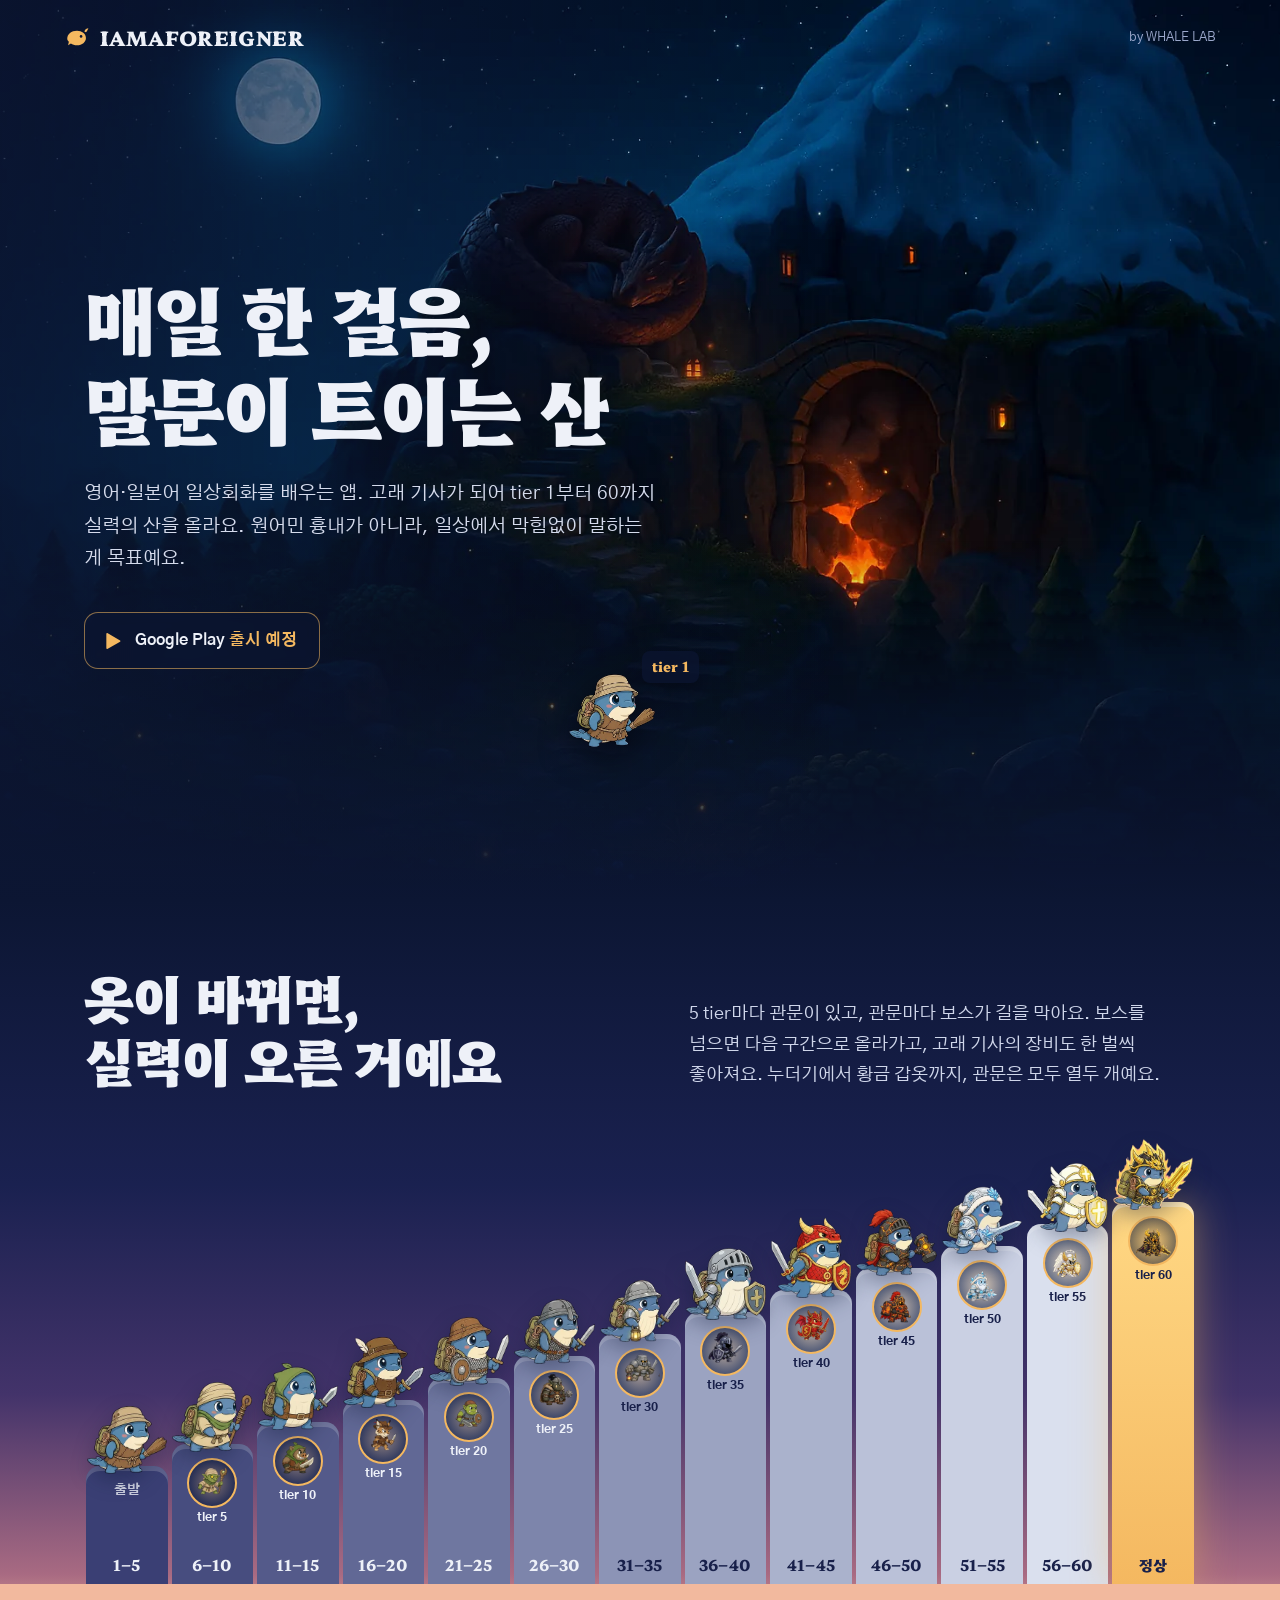
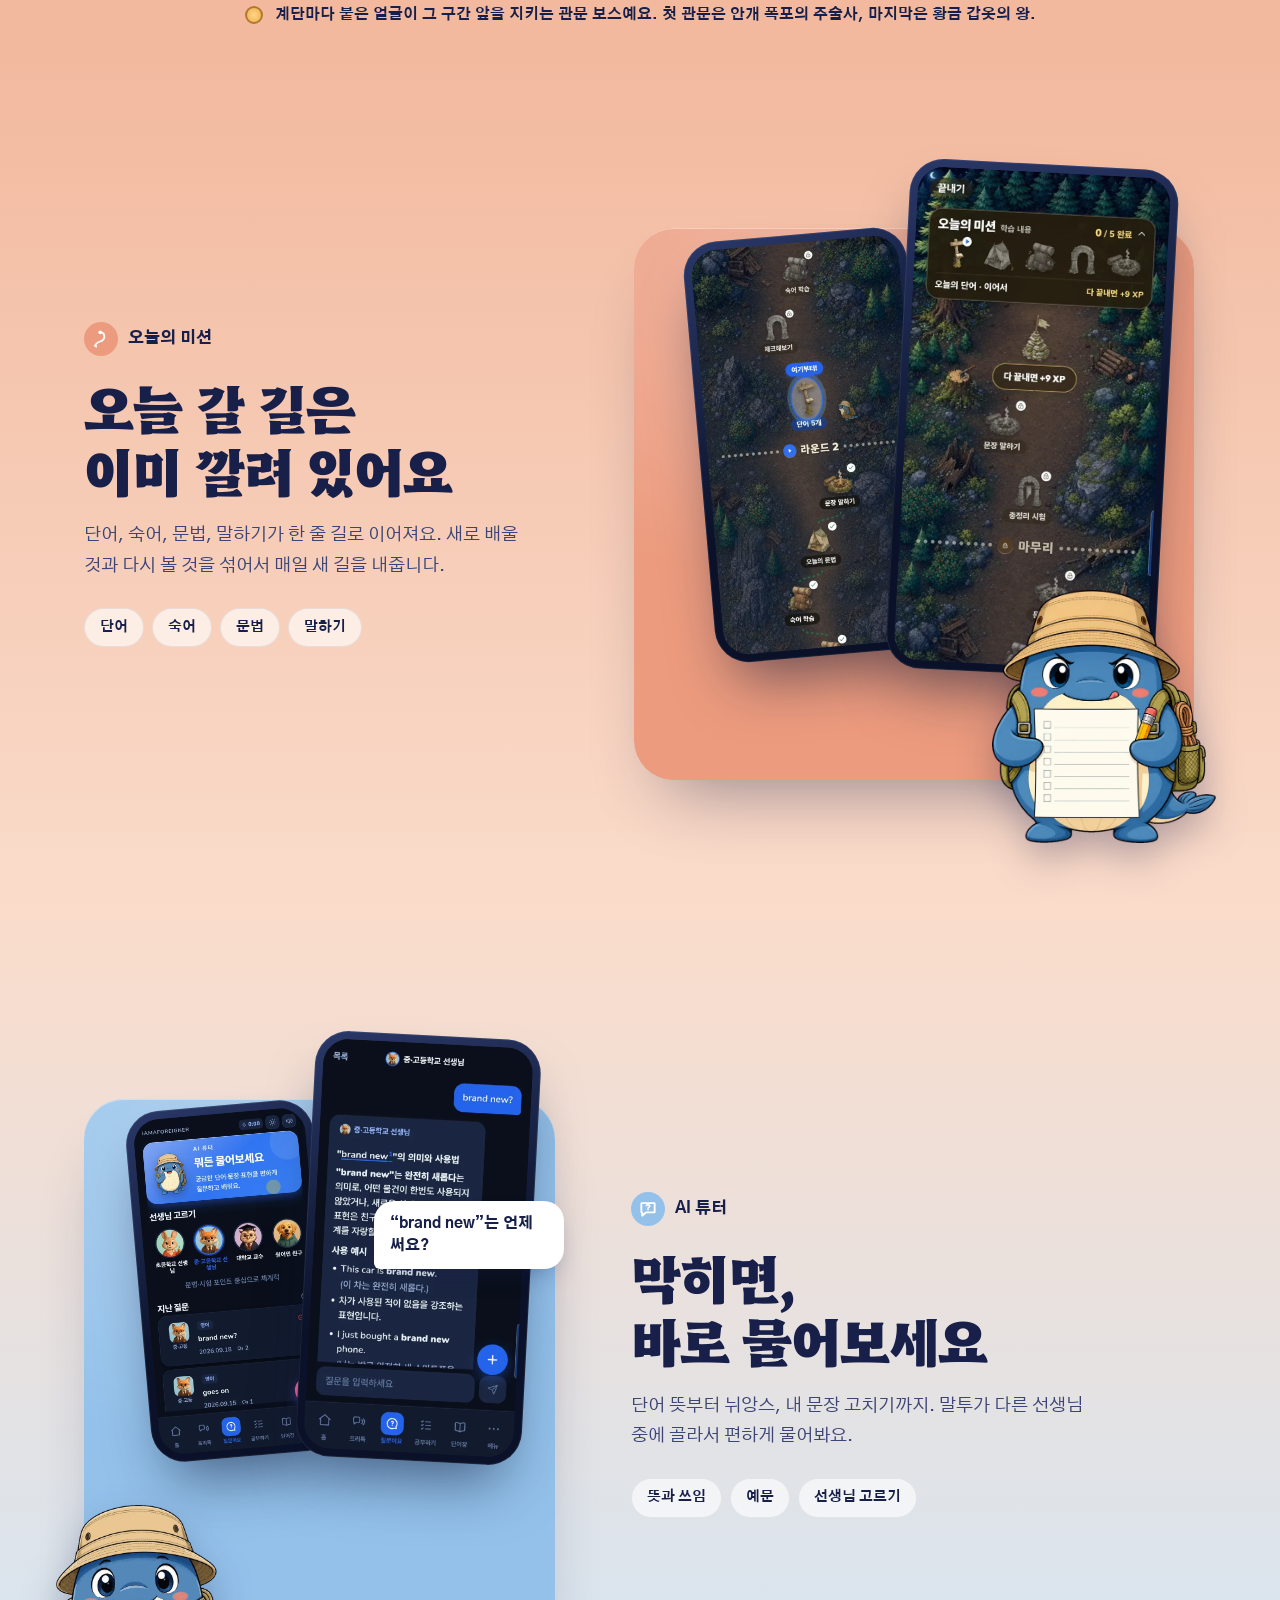
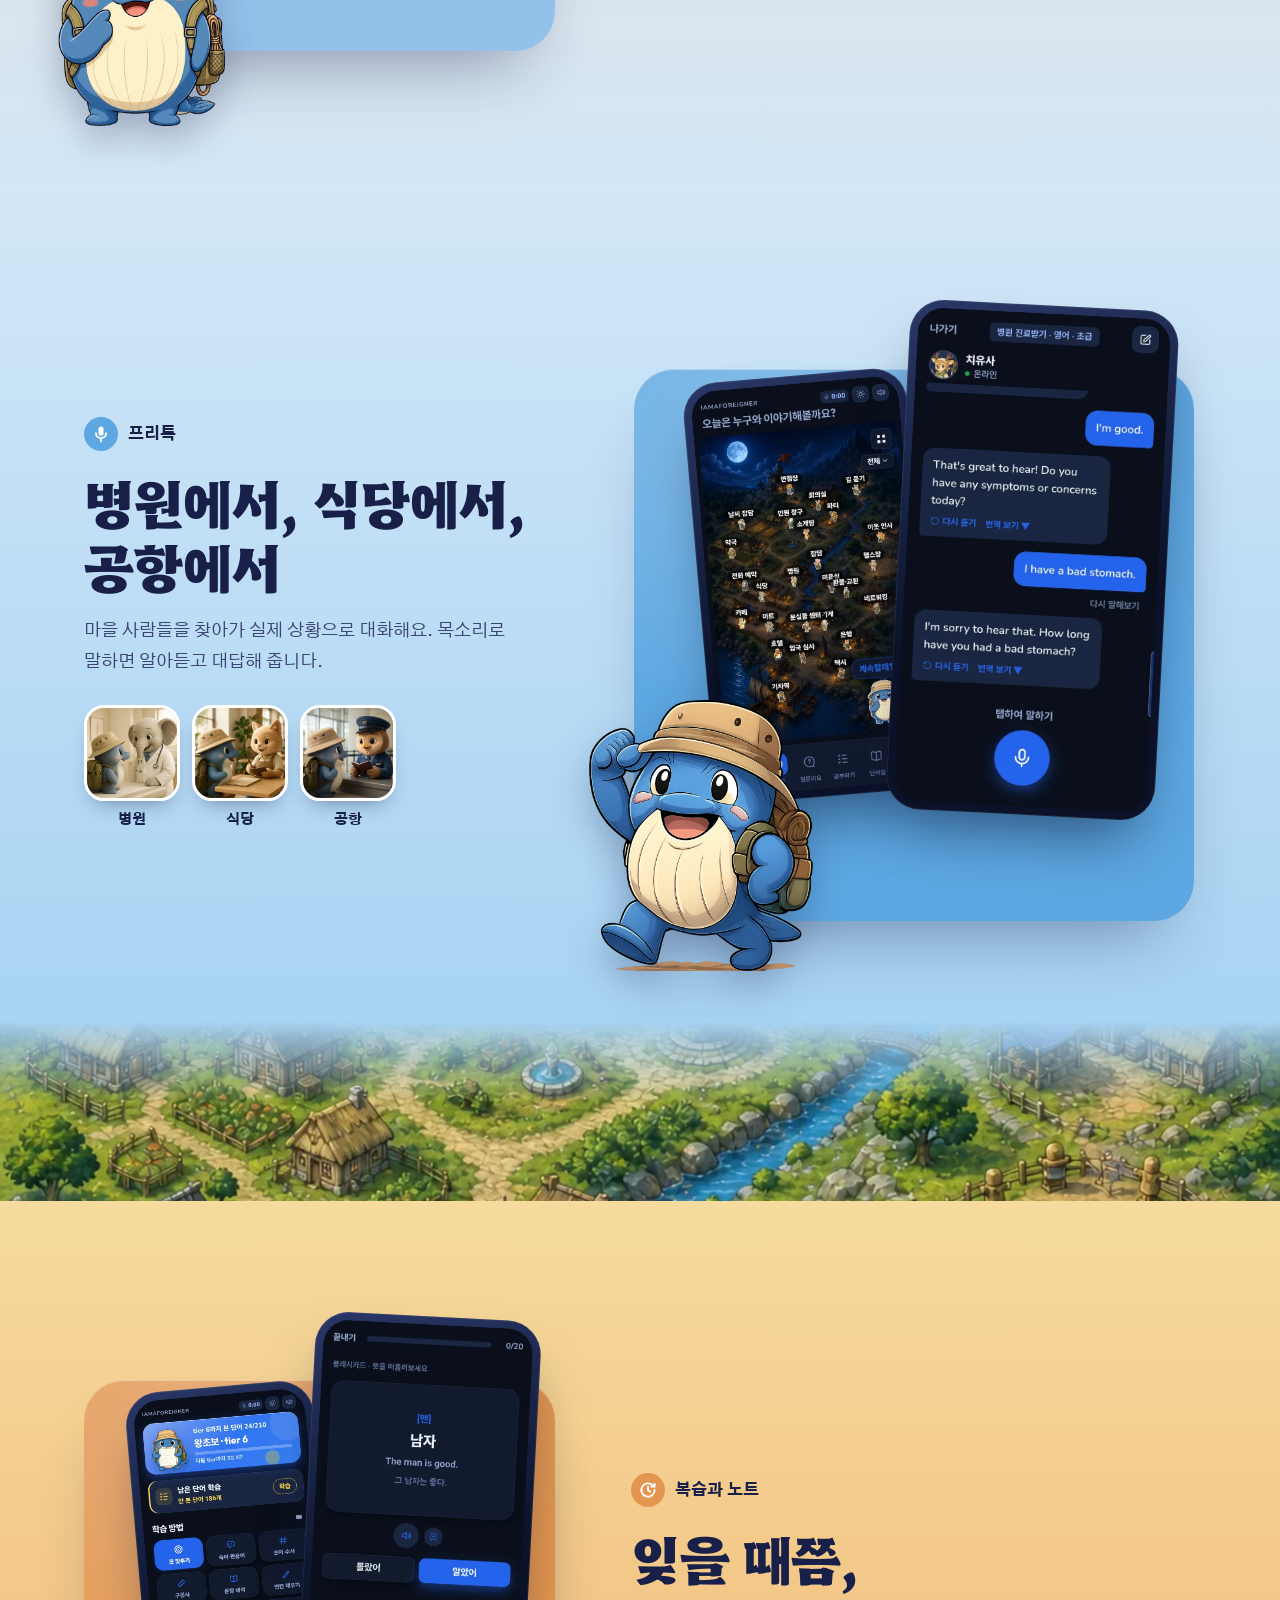
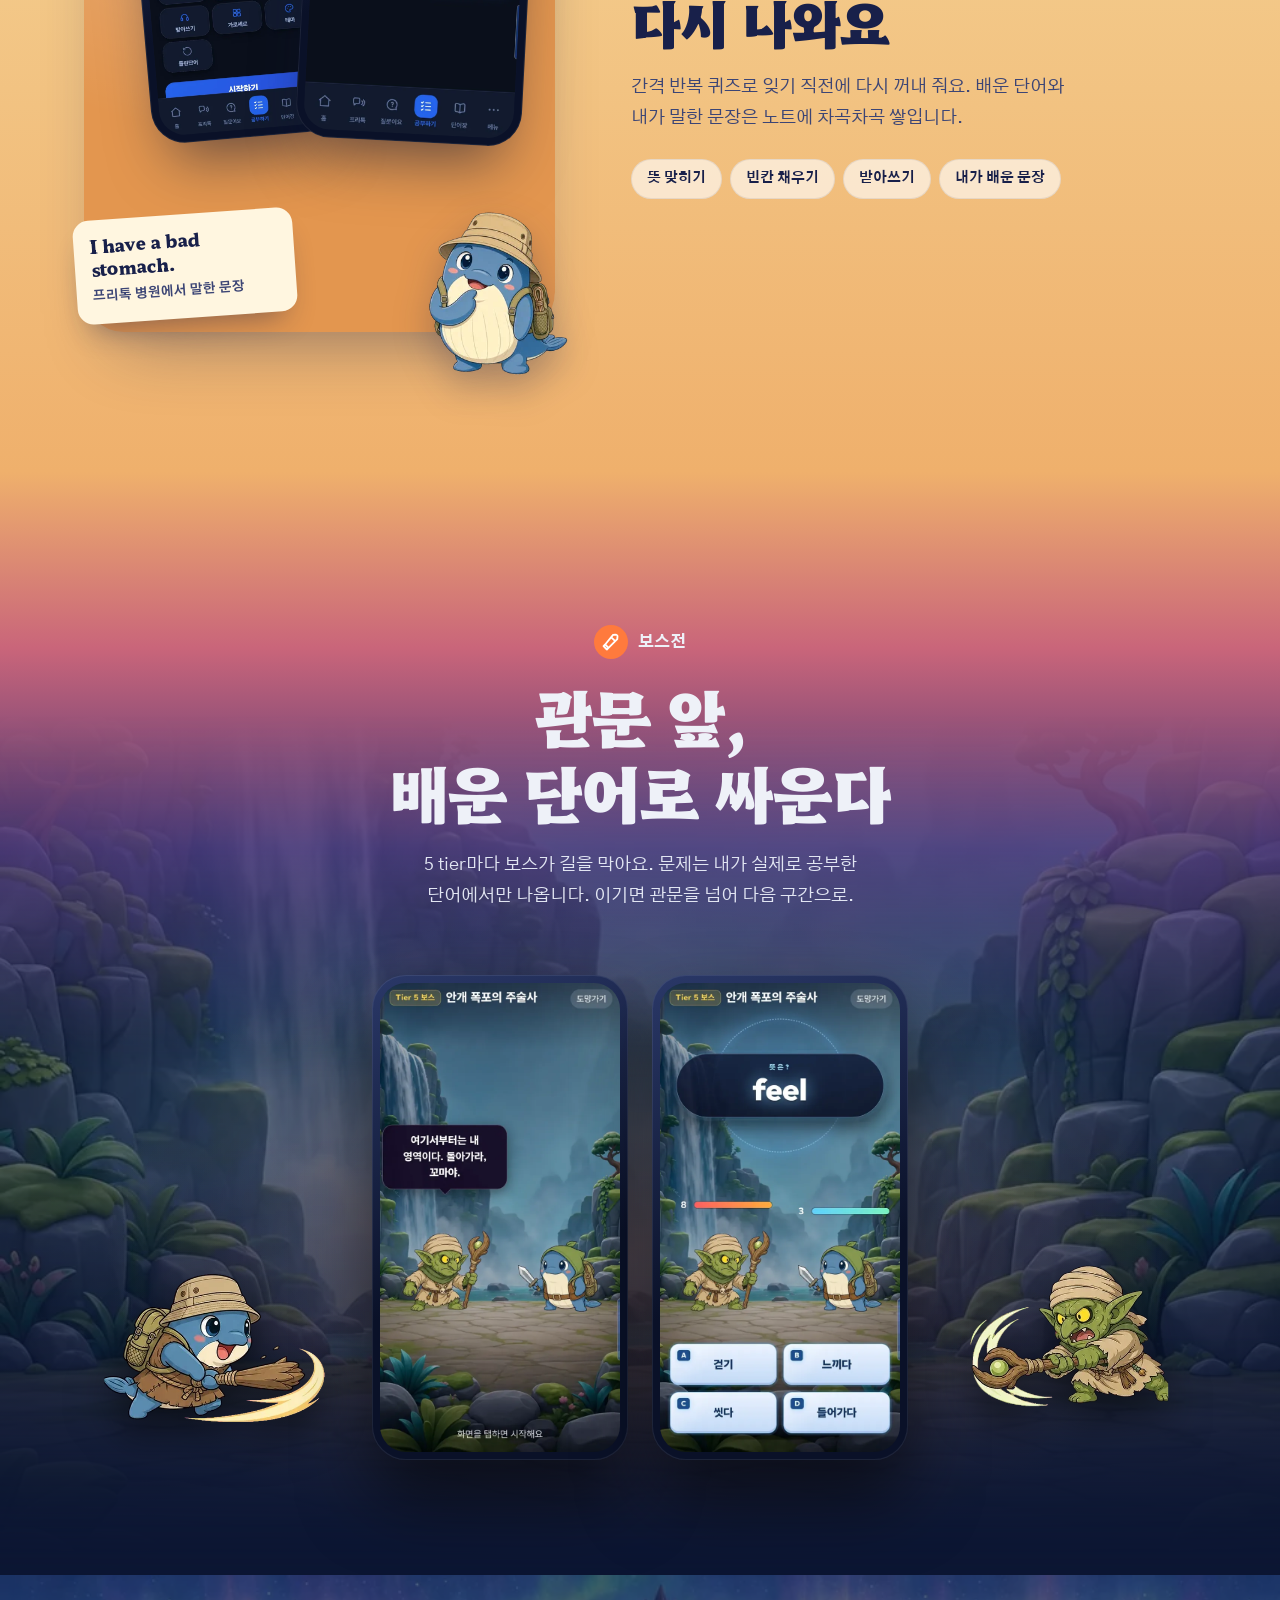
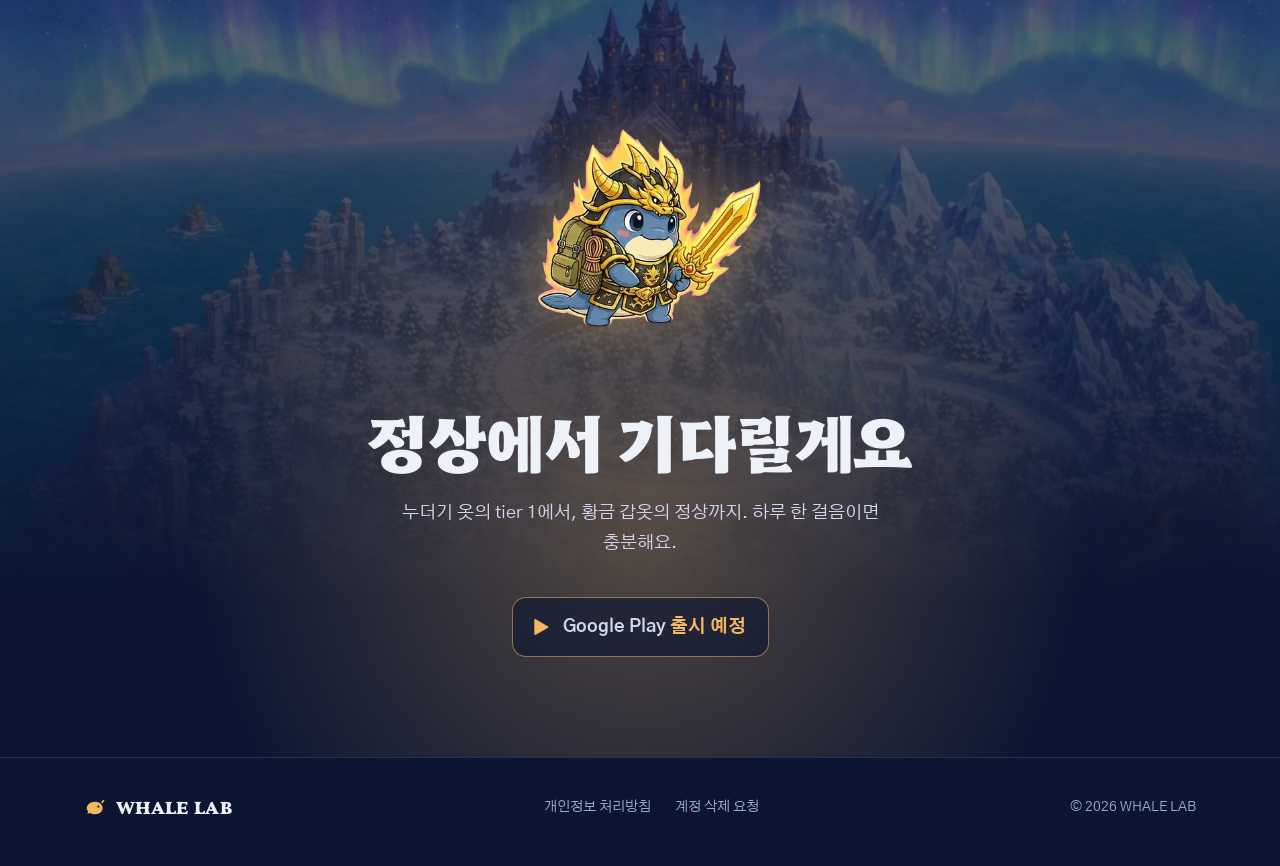
==== commit a35b1e80: "fix(site): 히어로 고래를 배경 그림 좌표(계단 발치)에 고정 화면 기준(left:53%) 배치라 넓은 화면에서 그림과 무관한 빈 곳에 떠 있었다. 배경을 cover 무대(" ====
--- a/index.html
+++ b/index.html
@@ -33,7 +33,7 @@
 
 <!-- 1. 밤: 출발 -->
 <section class="hero" aria-label="소개">
-  <div class="hero__art"><img src="images/hero-night.webp" alt="달밤, 용이 잠든 실력의 산과 불 켜진 관문" width="1536" height="1024"></div>
+  <div class="hero__art"><div class="hero__stage"><img src="images/hero-night.webp" alt="달밤, 용이 잠든 실력의 산과 불 켜진 관문" width="1536" height="1024"></div></div>
   <div class="wrap">
     <div class="hero__copy">
       <h1><span>매일 한 걸음,</span><span>말문이 트이는 산</span></h1>
@@ -41,10 +41,13 @@
       <p class="soon"><svg aria-hidden="true"><use href="#i-play"/></svg><span>Google Play <em>출시 예정</em></span></p>
     </div>
   </div>
-  <figure class="hero__whale">
-    <img src="images/hero-t01.webp" alt="남루한 옷차림으로 출발하는 고래 기사" width="420" height="420">
-    <figcaption>tier 1</figcaption>
-  </figure>
+  <!-- 고래는 배경 그림 좌표에 붙인다(계단 발치). 화면 기준으로 두면 넓은 화면에서 빈 곳에 뜬다. -->
+  <div class="hero__pin"><div class="hero__stage">
+    <figure class="hero__whale">
+      <img src="images/hero-t01.webp" alt="남루한 옷차림으로 출발하는 고래 기사" width="420" height="420">
+      <figcaption>tier 1</figcaption>
+    </figure>
+  </div></div>
 </section>
 
 <!-- 2. 새벽 전: 옷 계단 + 관문 -->
--- a/styles.css
+++ b/styles.css
@@ -49,8 +49,13 @@
 
 /* ================= 1. HERO (night) ================= */
 .hero{position:relative;min-height:100svh;display:flex;align-items:center;overflow:hidden;isolation:isolate}
-.hero__art{position:absolute;inset:0;z-index:-2}
-.hero__art img{width:100%;height:100%;object-fit:cover;object-position:62% 50%}
+/* 배경은 object-fit 대신 "cover 무대"로 깐다 — 그림(3:2)을 섹션을 덮는 크기로 키워 62% 지점 기준으로 맞춘다.
+   그래야 고래(.hero__pin)가 같은 무대 좌표를 써서 화면 비율과 상관없이 그림 속 계단 발치에 선다. */
+.hero__art,.hero__pin{position:absolute;inset:0;container-type:size;--ox:62%}
+.hero__art{z-index:-2}
+.hero__pin{z-index:0;pointer-events:none}
+.hero__stage{position:absolute;top:50%;left:var(--ox);width:max(100cqw,150cqh);aspect-ratio:3/2;transform:translate(calc(var(--ox) * -1),-50%)}
+.hero__art img{display:block;width:100%;height:100%}
 .hero::after{content:"";position:absolute;inset:0;z-index:-1;background:
   linear-gradient(90deg,rgba(12,22,51,.8) 0%,rgba(12,22,51,.35) 42%,rgba(12,22,51,0) 65%),
   linear-gradient(180deg,rgba(12,22,51,0) 60%,var(--night) 100%)}
@@ -58,7 +63,7 @@
 .hero h1{font-size:clamp(42px,6vw,86px)}
 .hero h1 span{display:block}
 .hero__lede{margin-top:26px;font-size:clamp(17px,1.5vw,20px);color:#D5DBEC;max-width:30em}
-.hero__whale{position:absolute;left:53%;bottom:7%;width:clamp(120px,12vw,190px);filter:drop-shadow(0 10px 16px rgba(0,0,0,.5))}
+.hero__whale{position:absolute;left:48.5%;bottom:15%;translate:-50% 0;width:clamp(110px,8%,190px);filter:drop-shadow(0 10px 16px rgba(0,0,0,.5))}
 .hero__whale figcaption{position:absolute;left:78%;top:-4px;width:max-content;font-family:var(--display);font-weight:800;font-size:14px;color:var(--lantern);background:rgba(12,22,51,.7);padding:4px 10px;border-radius:8px}
 
 @media (prefers-reduced-motion:no-preference){
@@ -200,10 +205,10 @@
 @media (max-width:899px){
   body{font-size:16px}
   .hero{align-items:flex-start}
-  .hero__art img{object-position:66% 50%}
+  .hero__art,.hero__pin{--ox:58%}
   .hero::after{background:linear-gradient(180deg,rgba(12,22,51,.85) 0%,rgba(12,22,51,.45) 45%,rgba(12,22,51,.1) 62%,var(--night) 100%)}
   .hero__copy{padding-top:96px}
-  .hero__whale{left:auto;right:6%;bottom:4%;width:118px}
+  .hero__whale{width:104px}
   .hero__whale figcaption{left:50%;top:-30px;transform:translateX(-50%)}
   .climb__legend{justify-content:flex-start}
   .feat__grid{gap:40px}
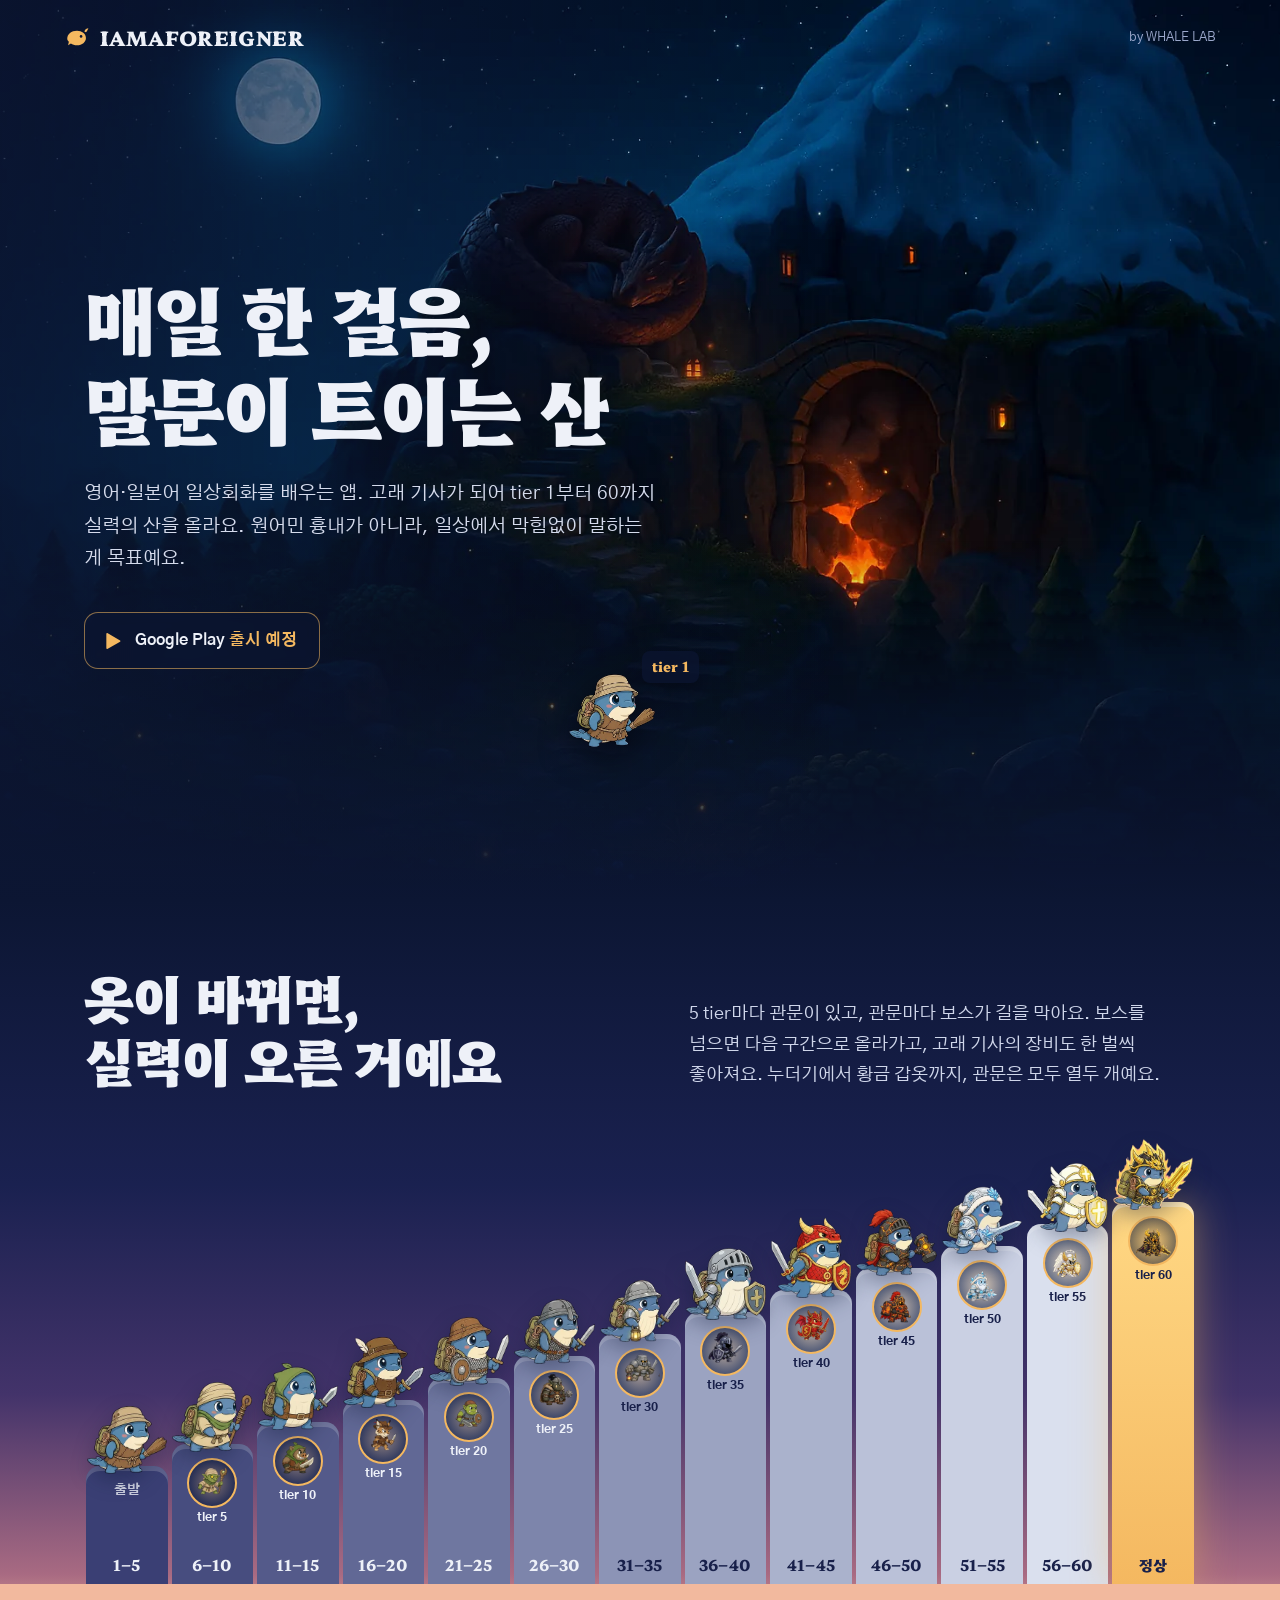
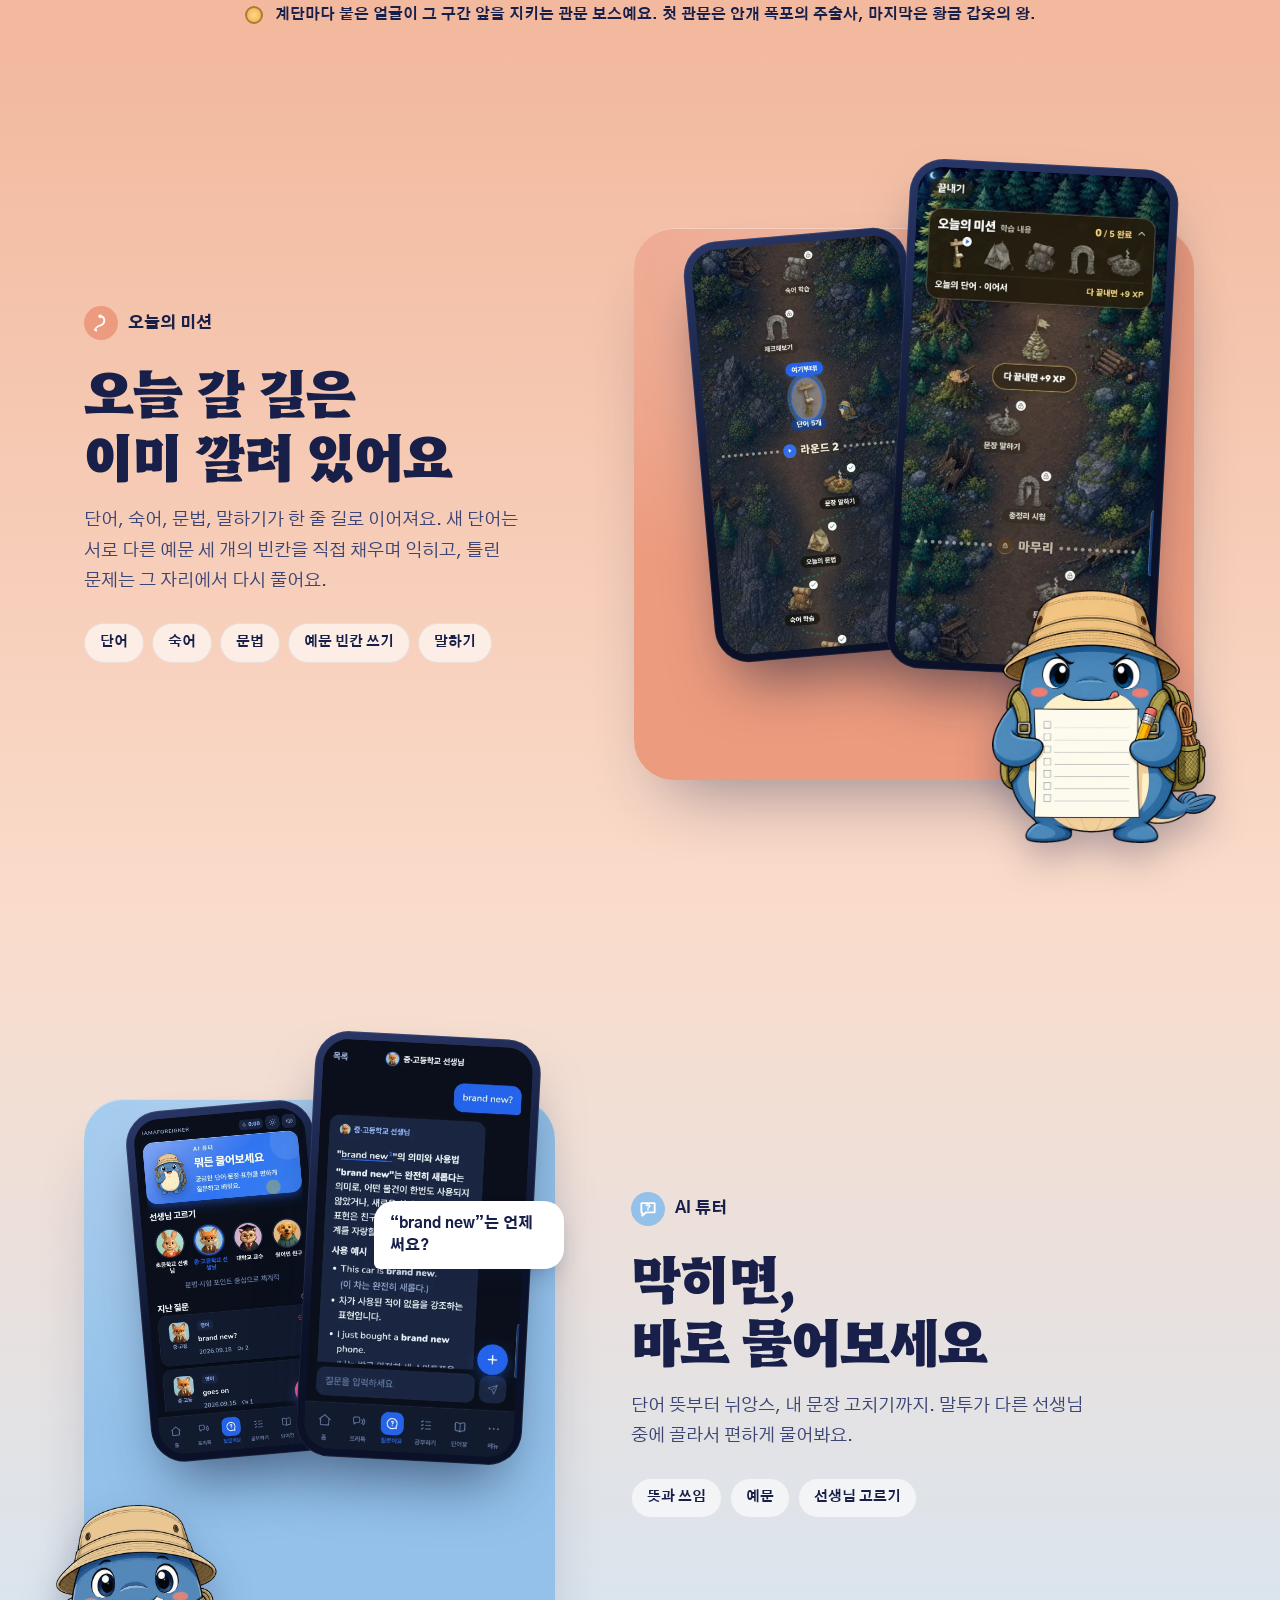
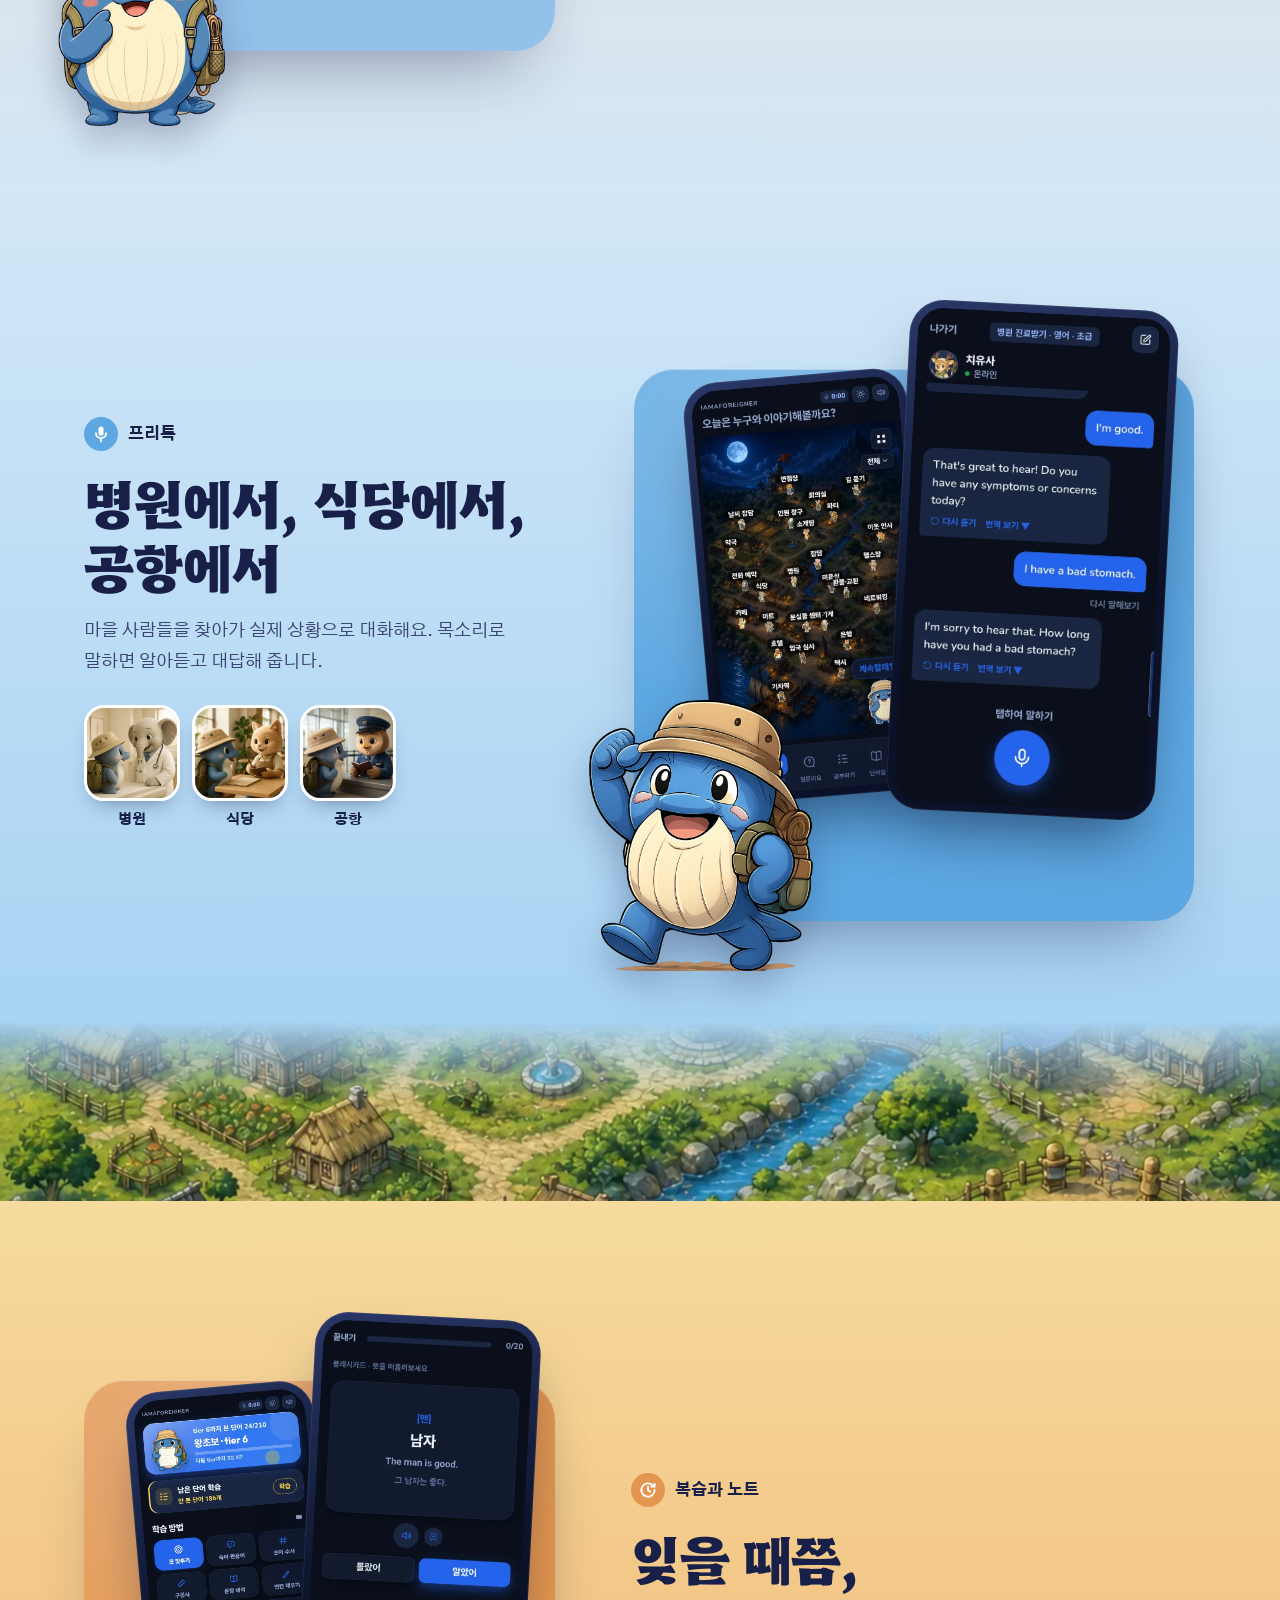
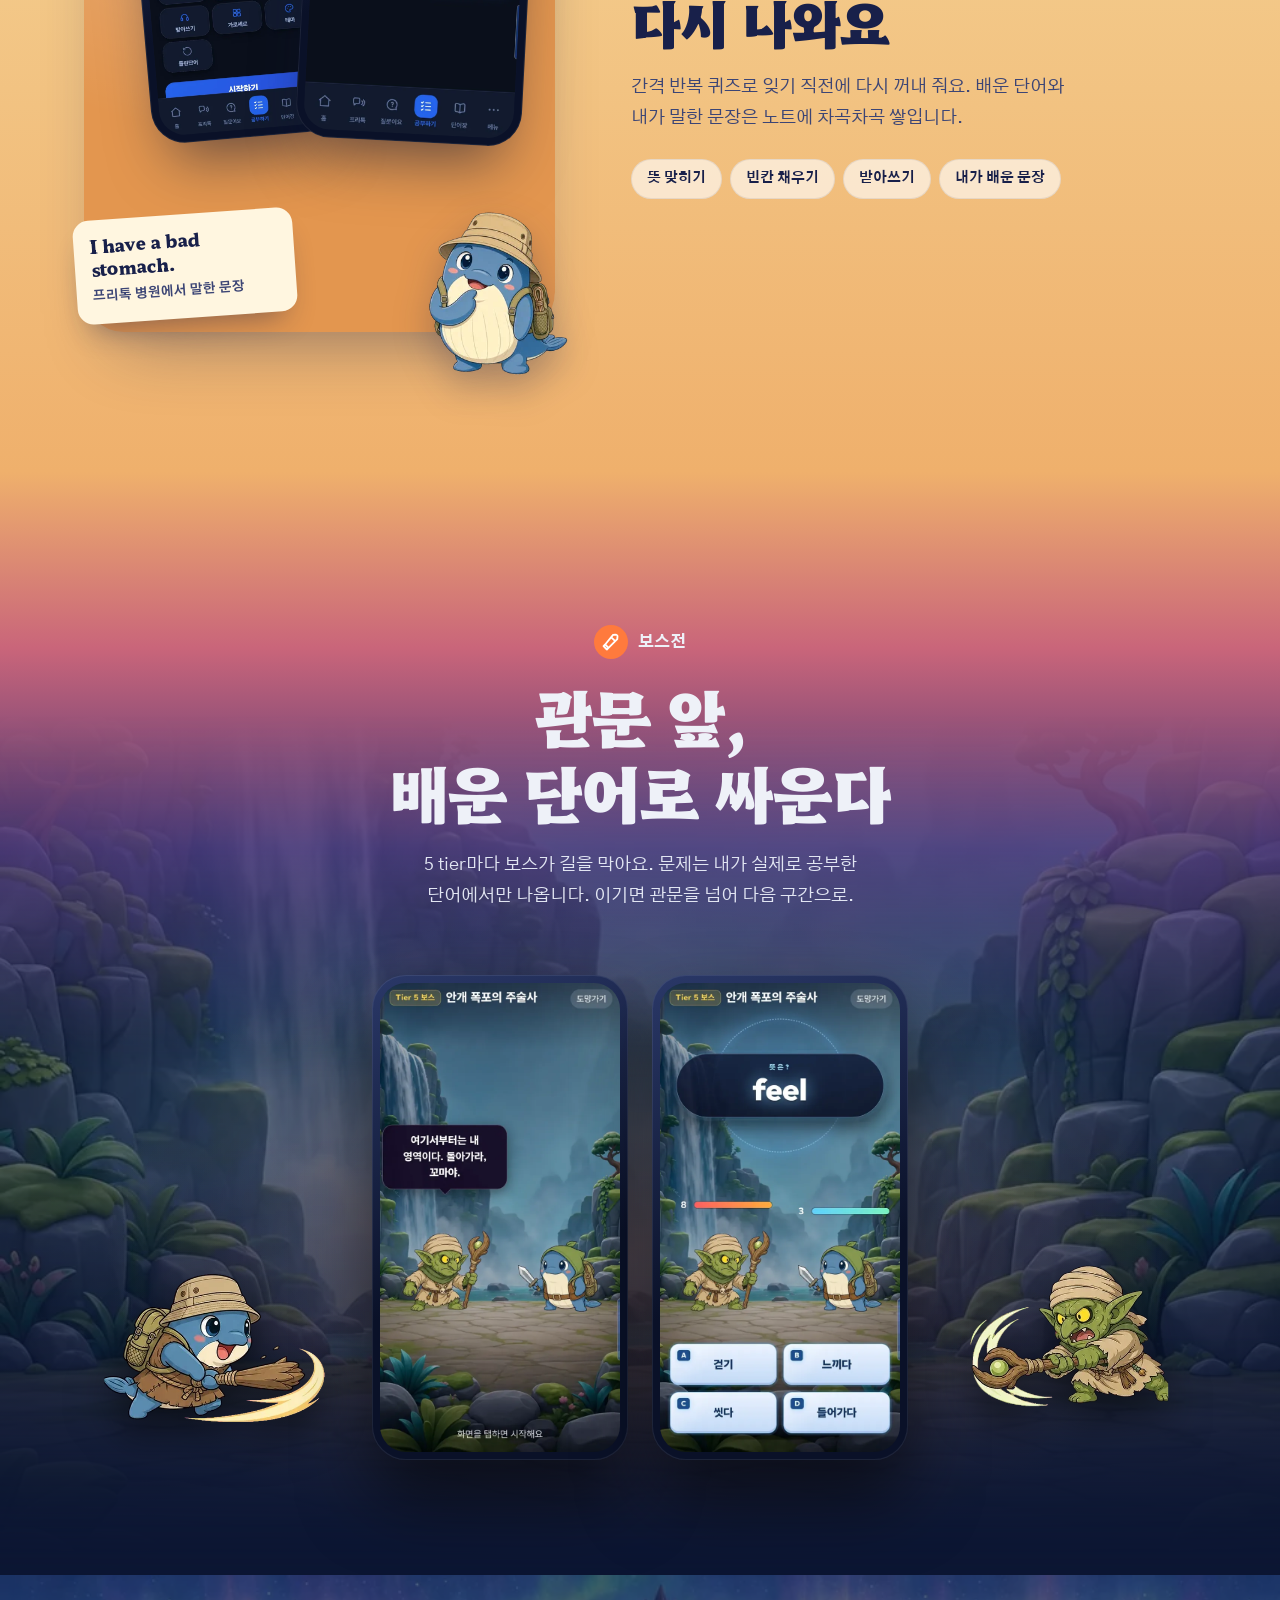
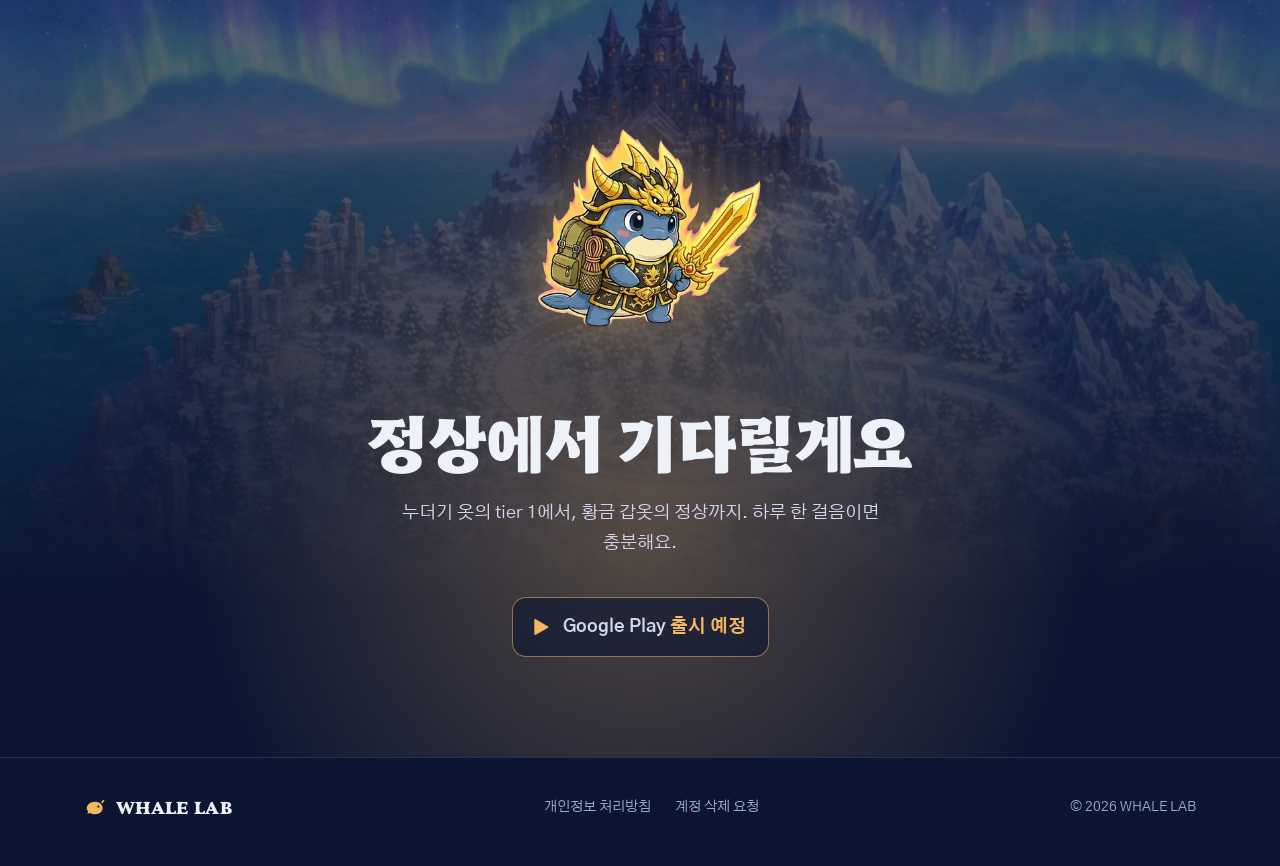
==== commit f08eae3d: "copy: 오늘의 미션 소개에 예문 빈칸 쓰기 Co-Authored-By: Claude Opus 5.5 (1M context) <noreply@anthropic.com>" ====
--- a/index.html
+++ b/index.html
@@ -86,8 +86,8 @@
     <div class="feat__copy">
       <p class="kicker"><svg aria-hidden="true"><use href="#i-path"/></svg>오늘의 미션</p>
       <h2 id="f-mission">오늘 갈 길은<br>이미 깔려 있어요</h2>
-      <p class="desc">단어, 숙어, 문법, 말하기가 한 줄 길로 이어져요. 새로 배울 것과 다시 볼 것을 섞어서 매일 새 길을 내줍니다.</p>
-      <ul class="chips"><li>단어</li><li>숙어</li><li>문법</li><li>말하기</li></ul>
+      <p class="desc">단어, 숙어, 문법, 말하기가 한 줄 길로 이어져요. 새 단어는 서로 다른 예문 세 개의 빈칸을 직접 채우며 익히고, 틀린 문제는 그 자리에서 다시 풀어요.</p>
+      <ul class="chips"><li>단어</li><li>숙어</li><li>문법</li><li>예문 빈칸 쓰기</li><li>말하기</li></ul>
     </div>
     <div class="stage">
       <div class="panel" aria-hidden="true"></div>
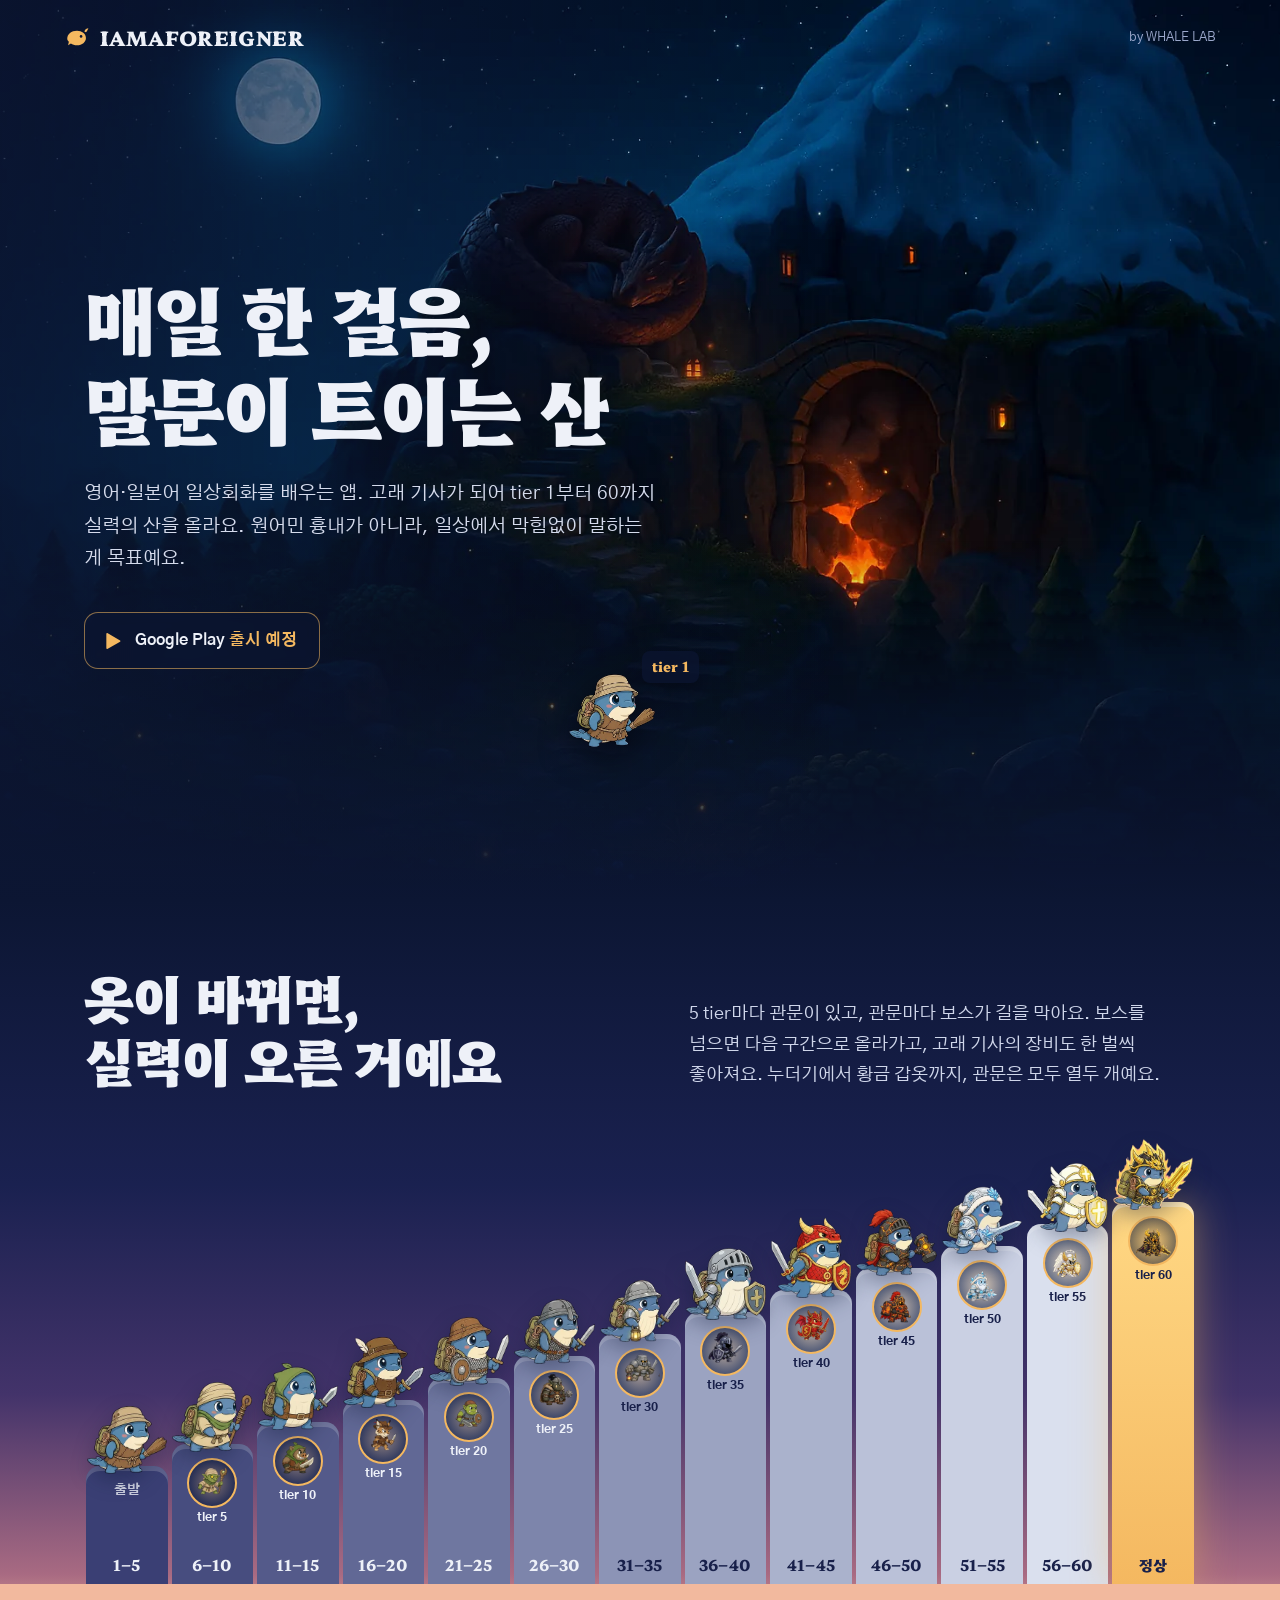
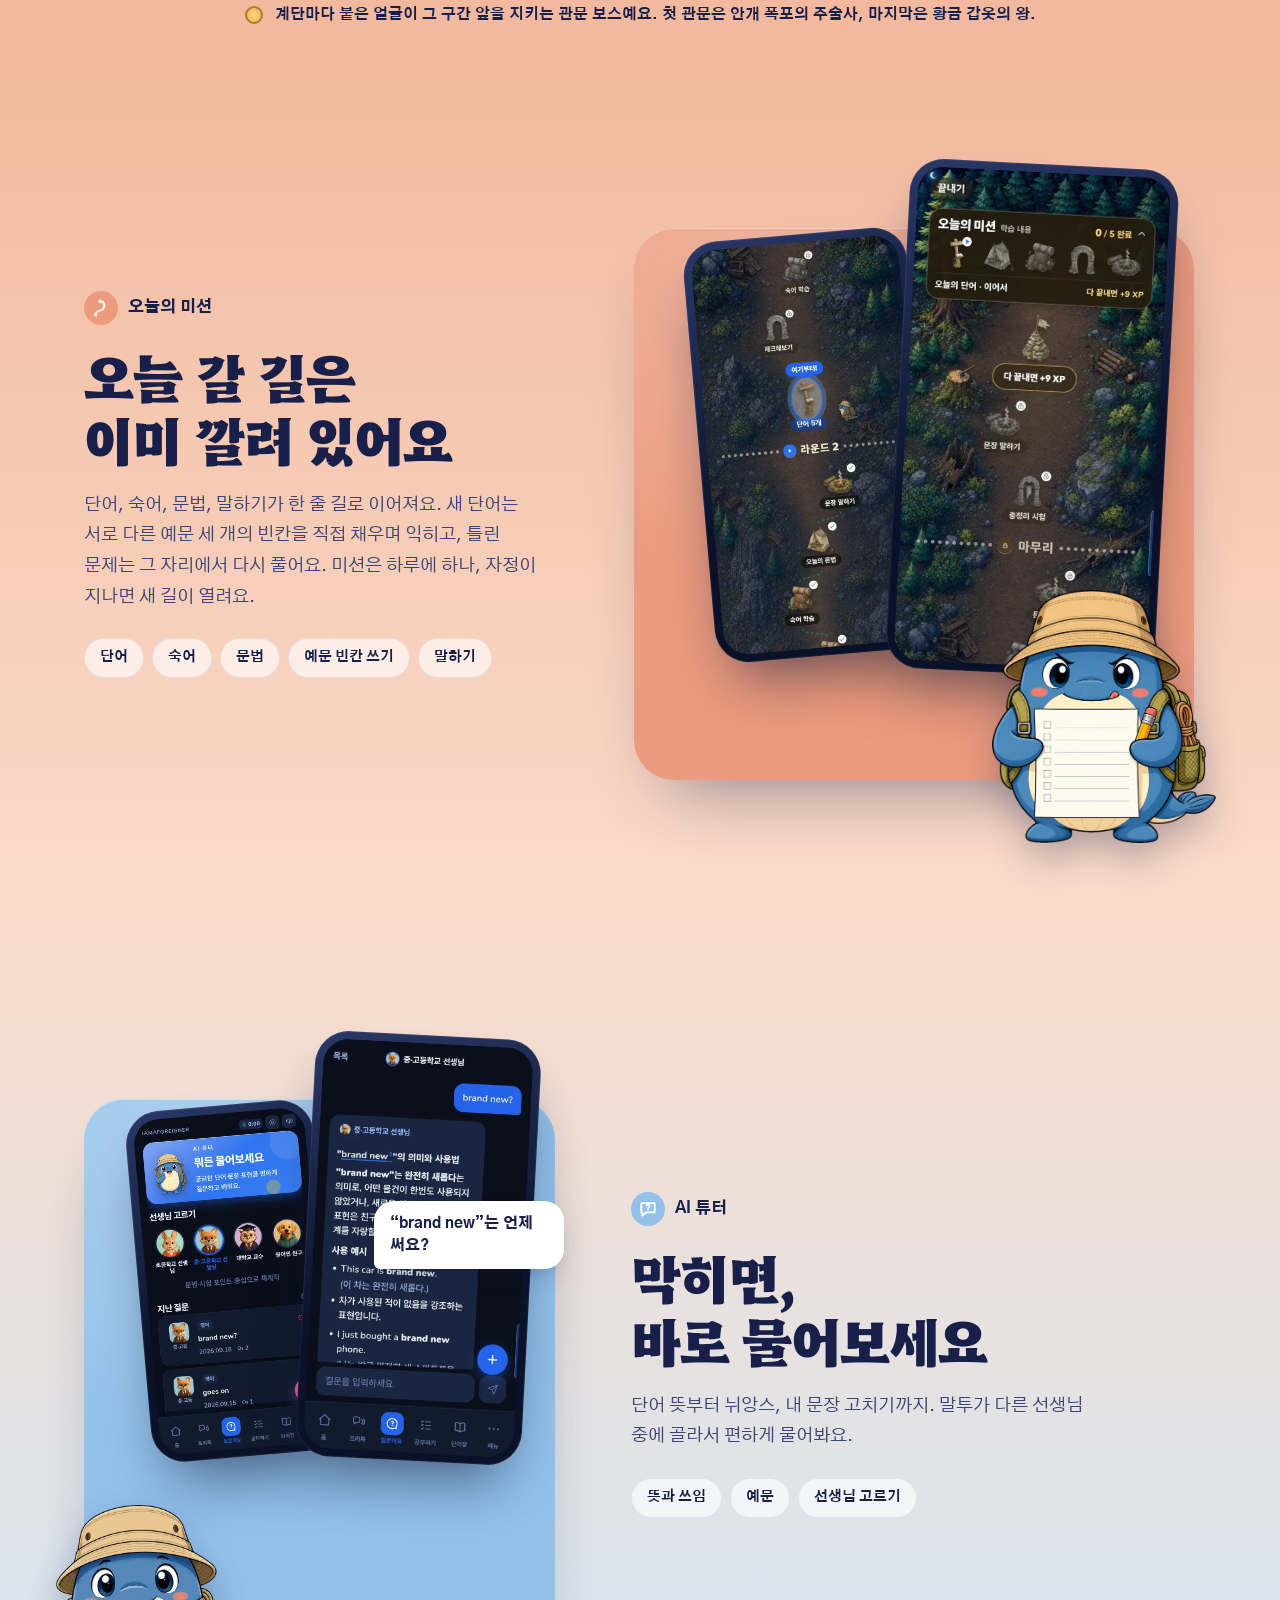
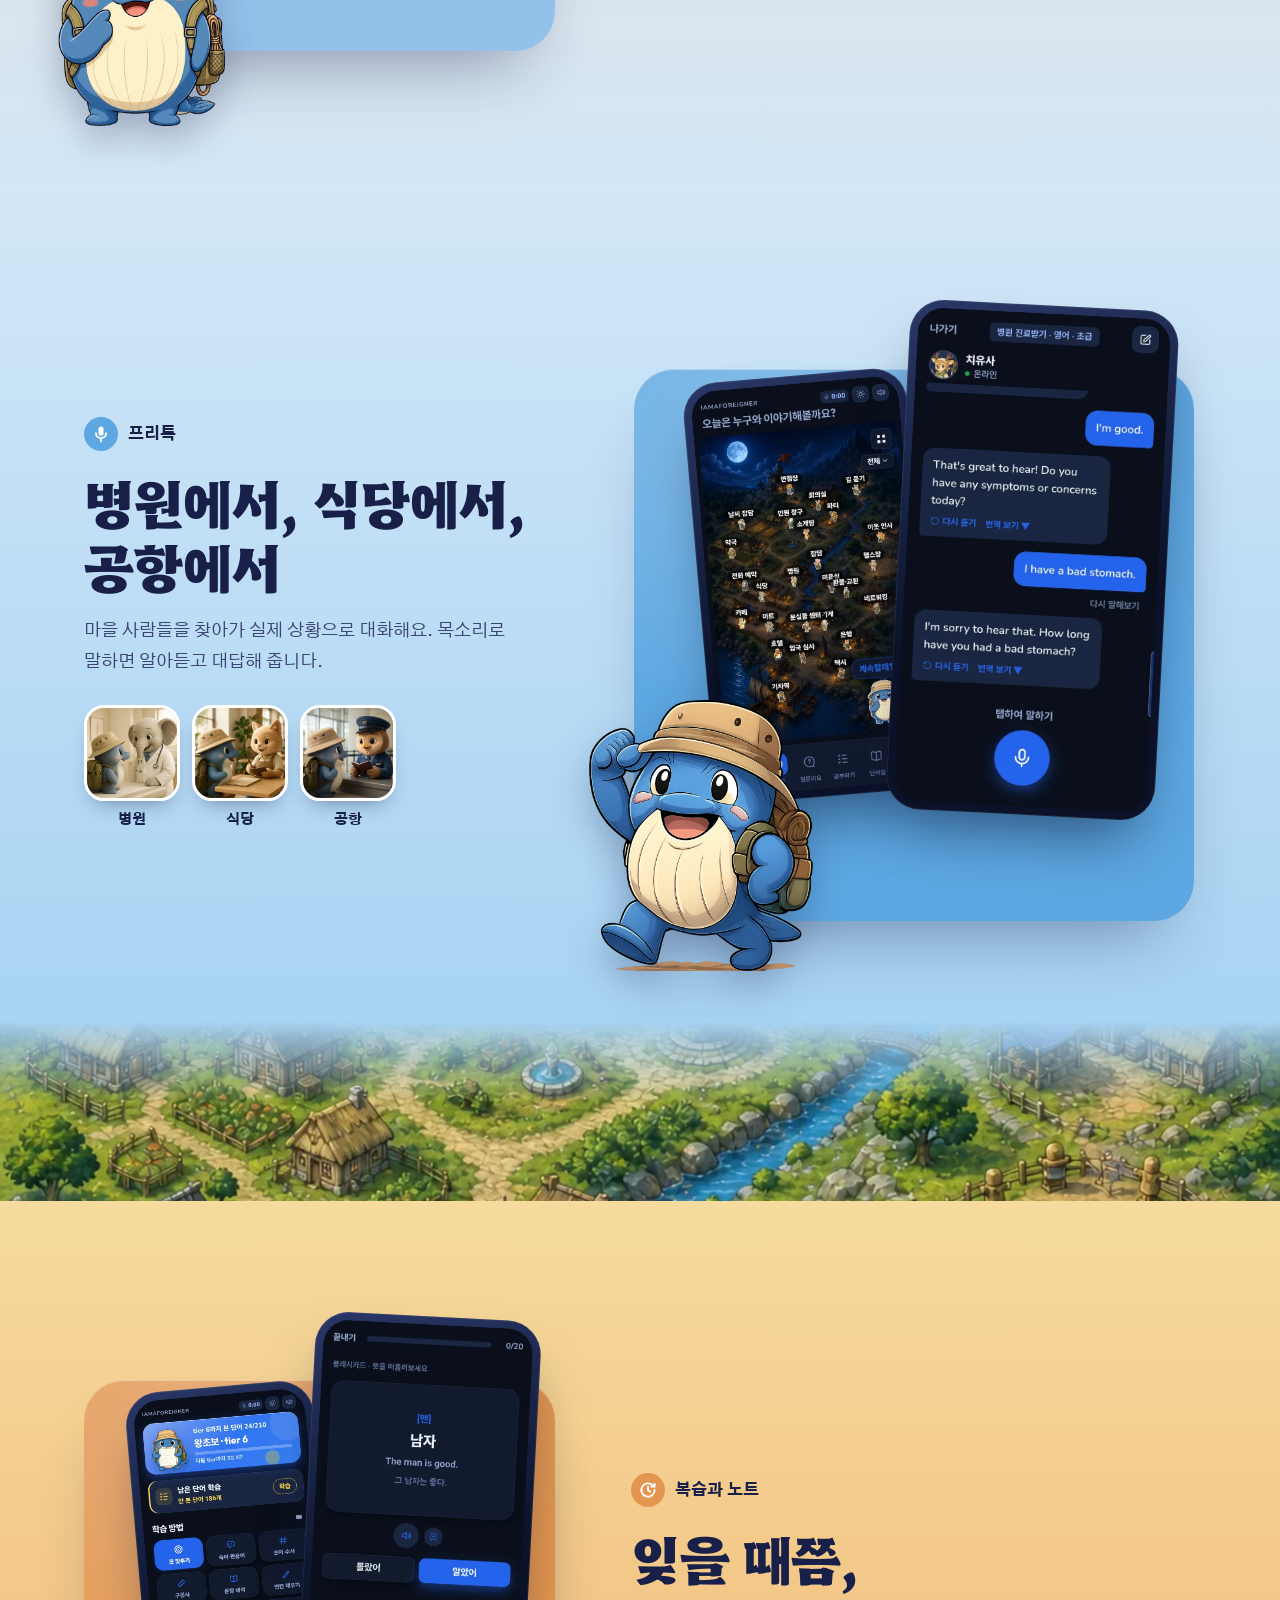
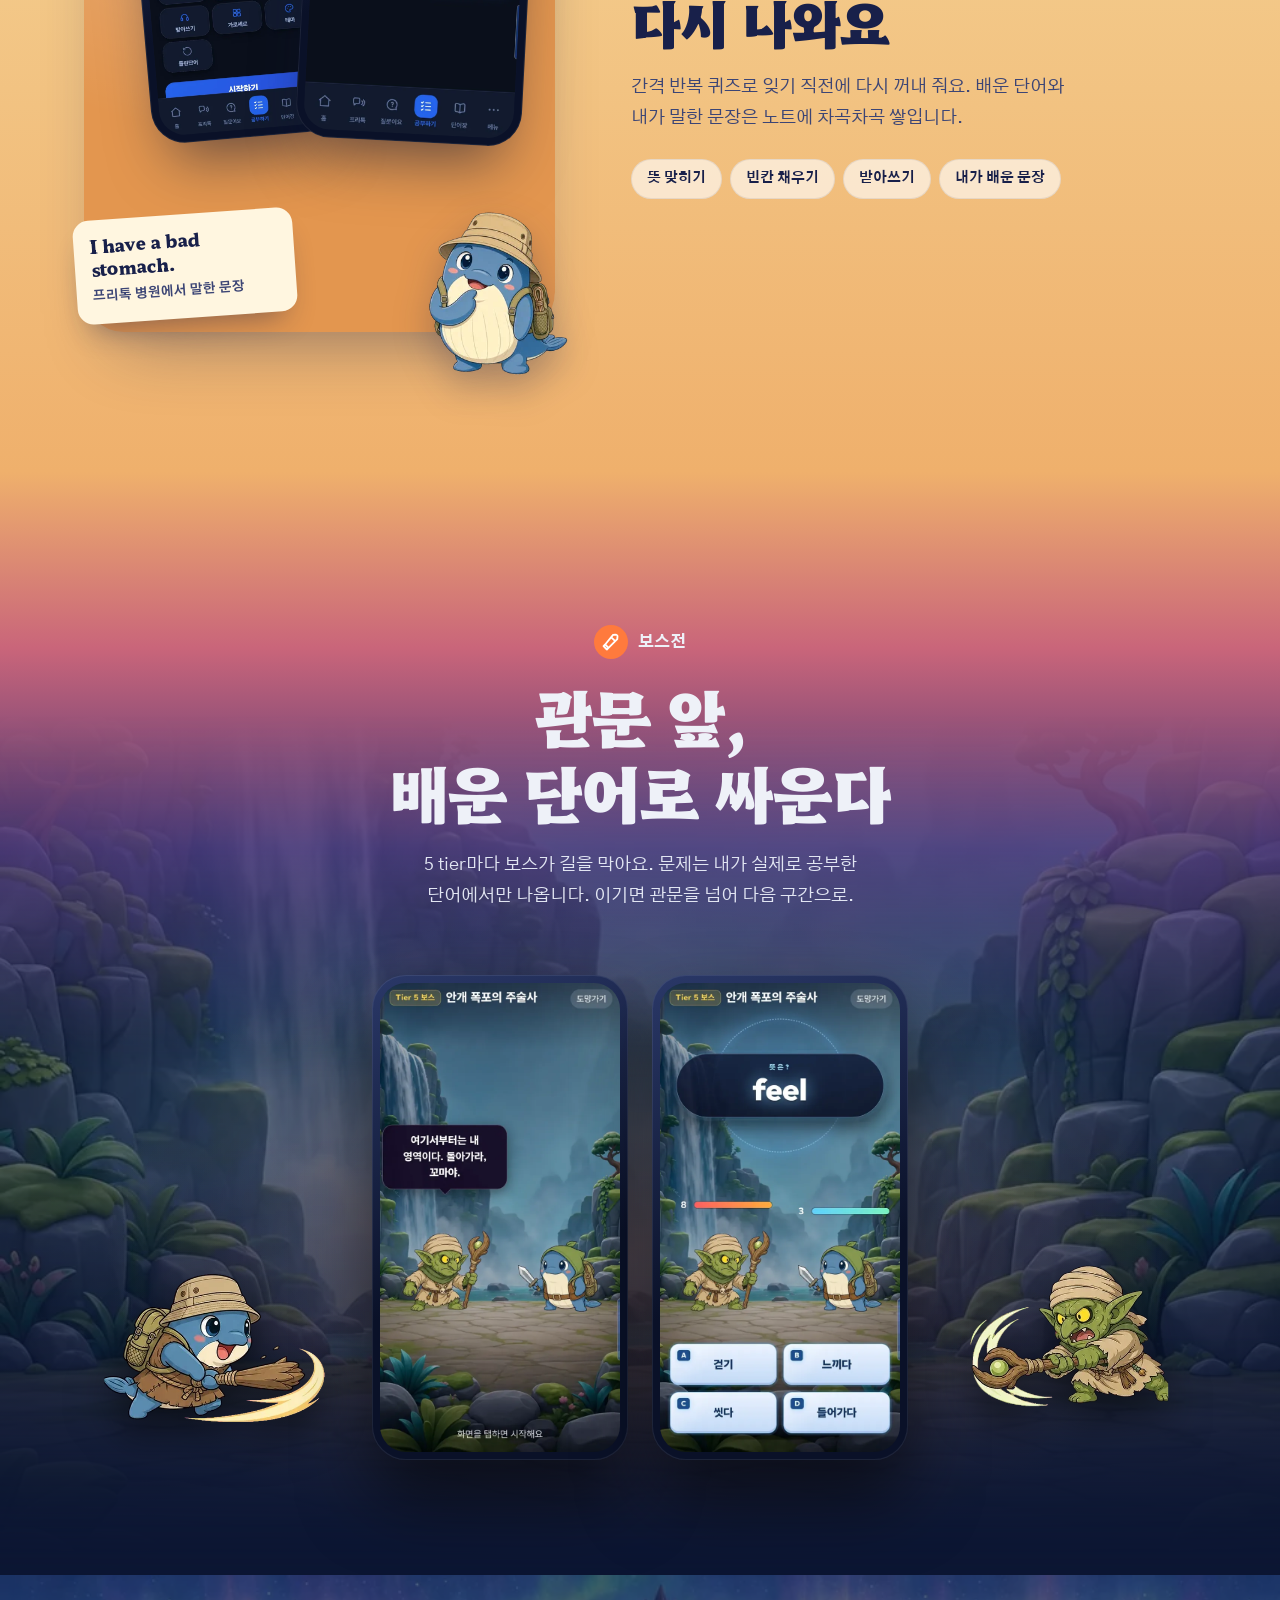
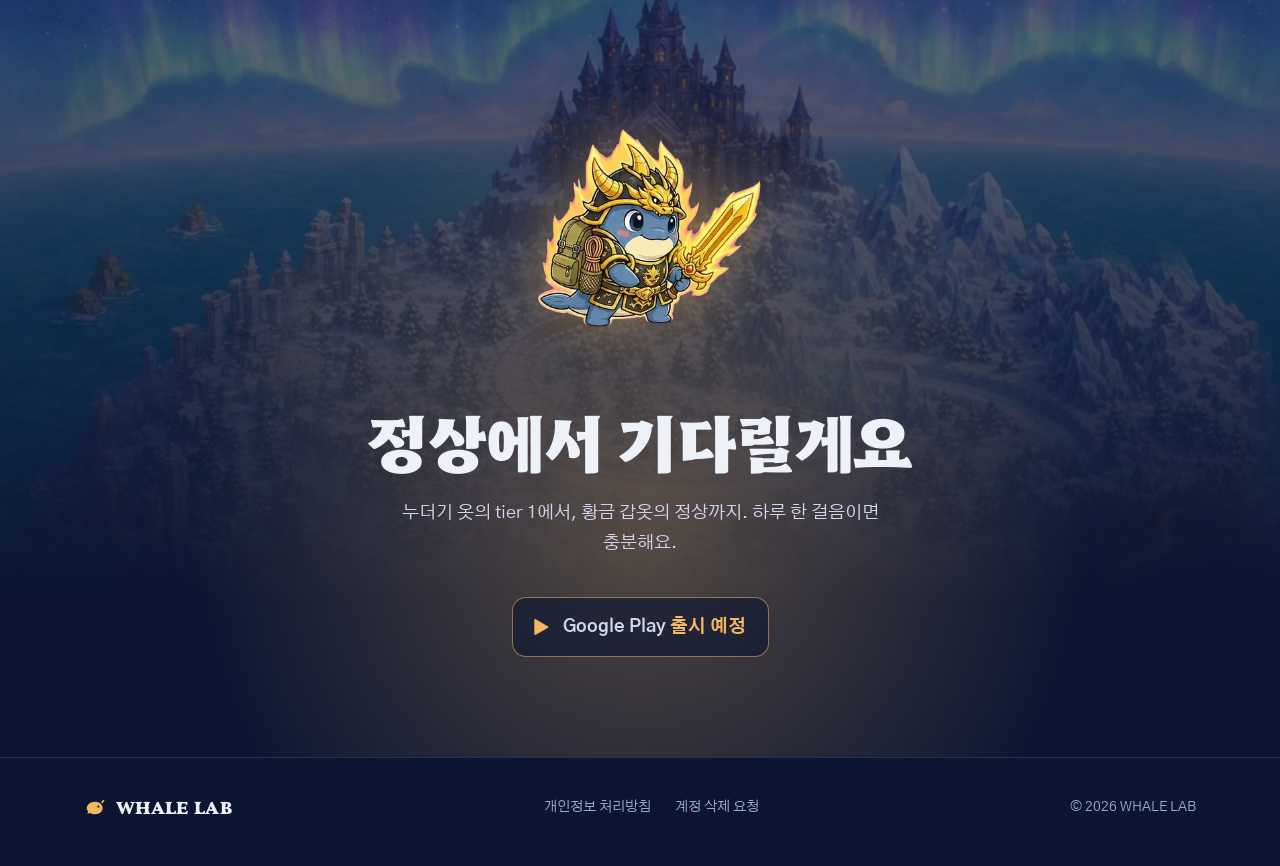
==== commit b4279bf3: "copy(mission): 하루 1미션·자정 교체 규칙 한 줄 Co-Authored-By: Claude Opus 5.5 (1M context) <noreply@anthropic.c" ====
--- a/index.html
+++ b/index.html
@@ -86,7 +86,7 @@
     <div class="feat__copy">
       <p class="kicker"><svg aria-hidden="true"><use href="#i-path"/></svg>오늘의 미션</p>
       <h2 id="f-mission">오늘 갈 길은<br>이미 깔려 있어요</h2>
-      <p class="desc">단어, 숙어, 문법, 말하기가 한 줄 길로 이어져요. 새 단어는 서로 다른 예문 세 개의 빈칸을 직접 채우며 익히고, 틀린 문제는 그 자리에서 다시 풀어요.</p>
+      <p class="desc">단어, 숙어, 문법, 말하기가 한 줄 길로 이어져요. 새 단어는 서로 다른 예문 세 개의 빈칸을 직접 채우며 익히고, 틀린 문제는 그 자리에서 다시 풀어요. 미션은 하루에 하나, 자정이 지나면 새 길이 열려요.</p>
       <ul class="chips"><li>단어</li><li>숙어</li><li>문법</li><li>예문 빈칸 쓰기</li><li>말하기</li></ul>
     </div>
     <div class="stage">
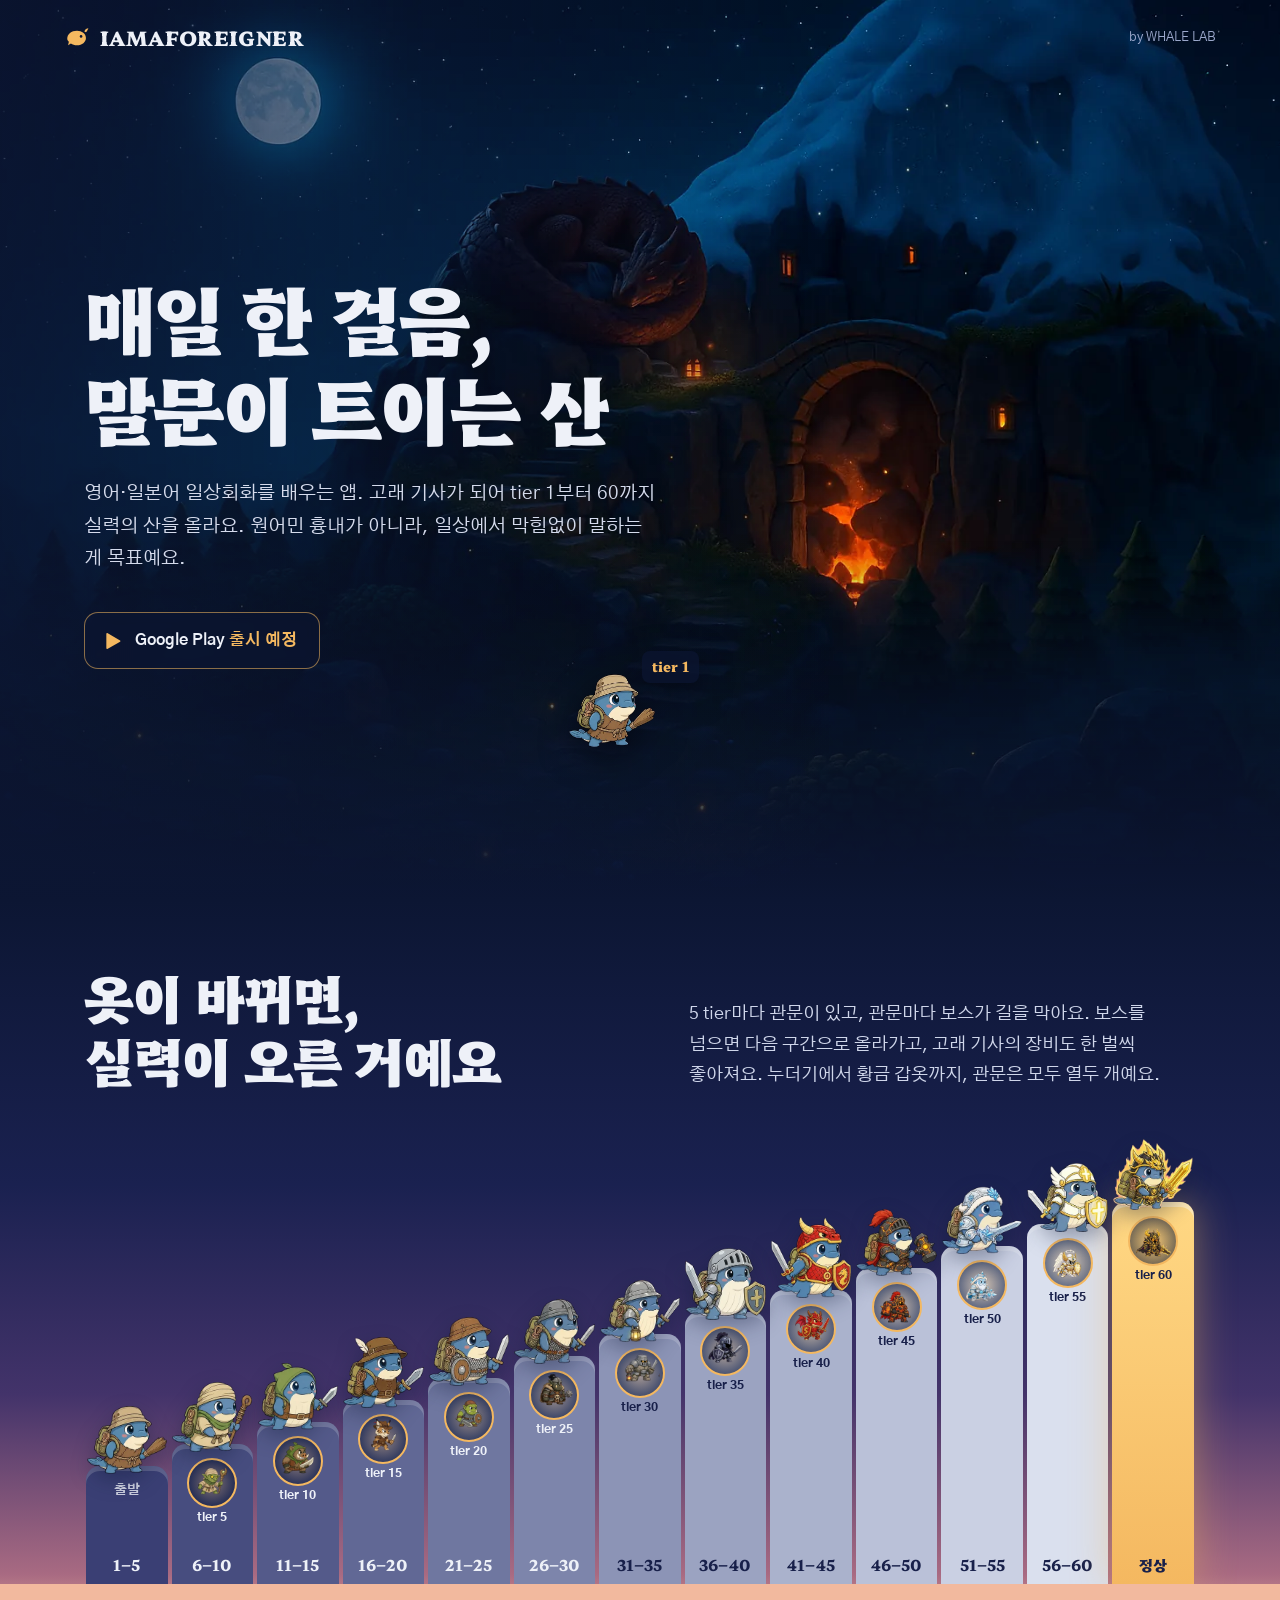
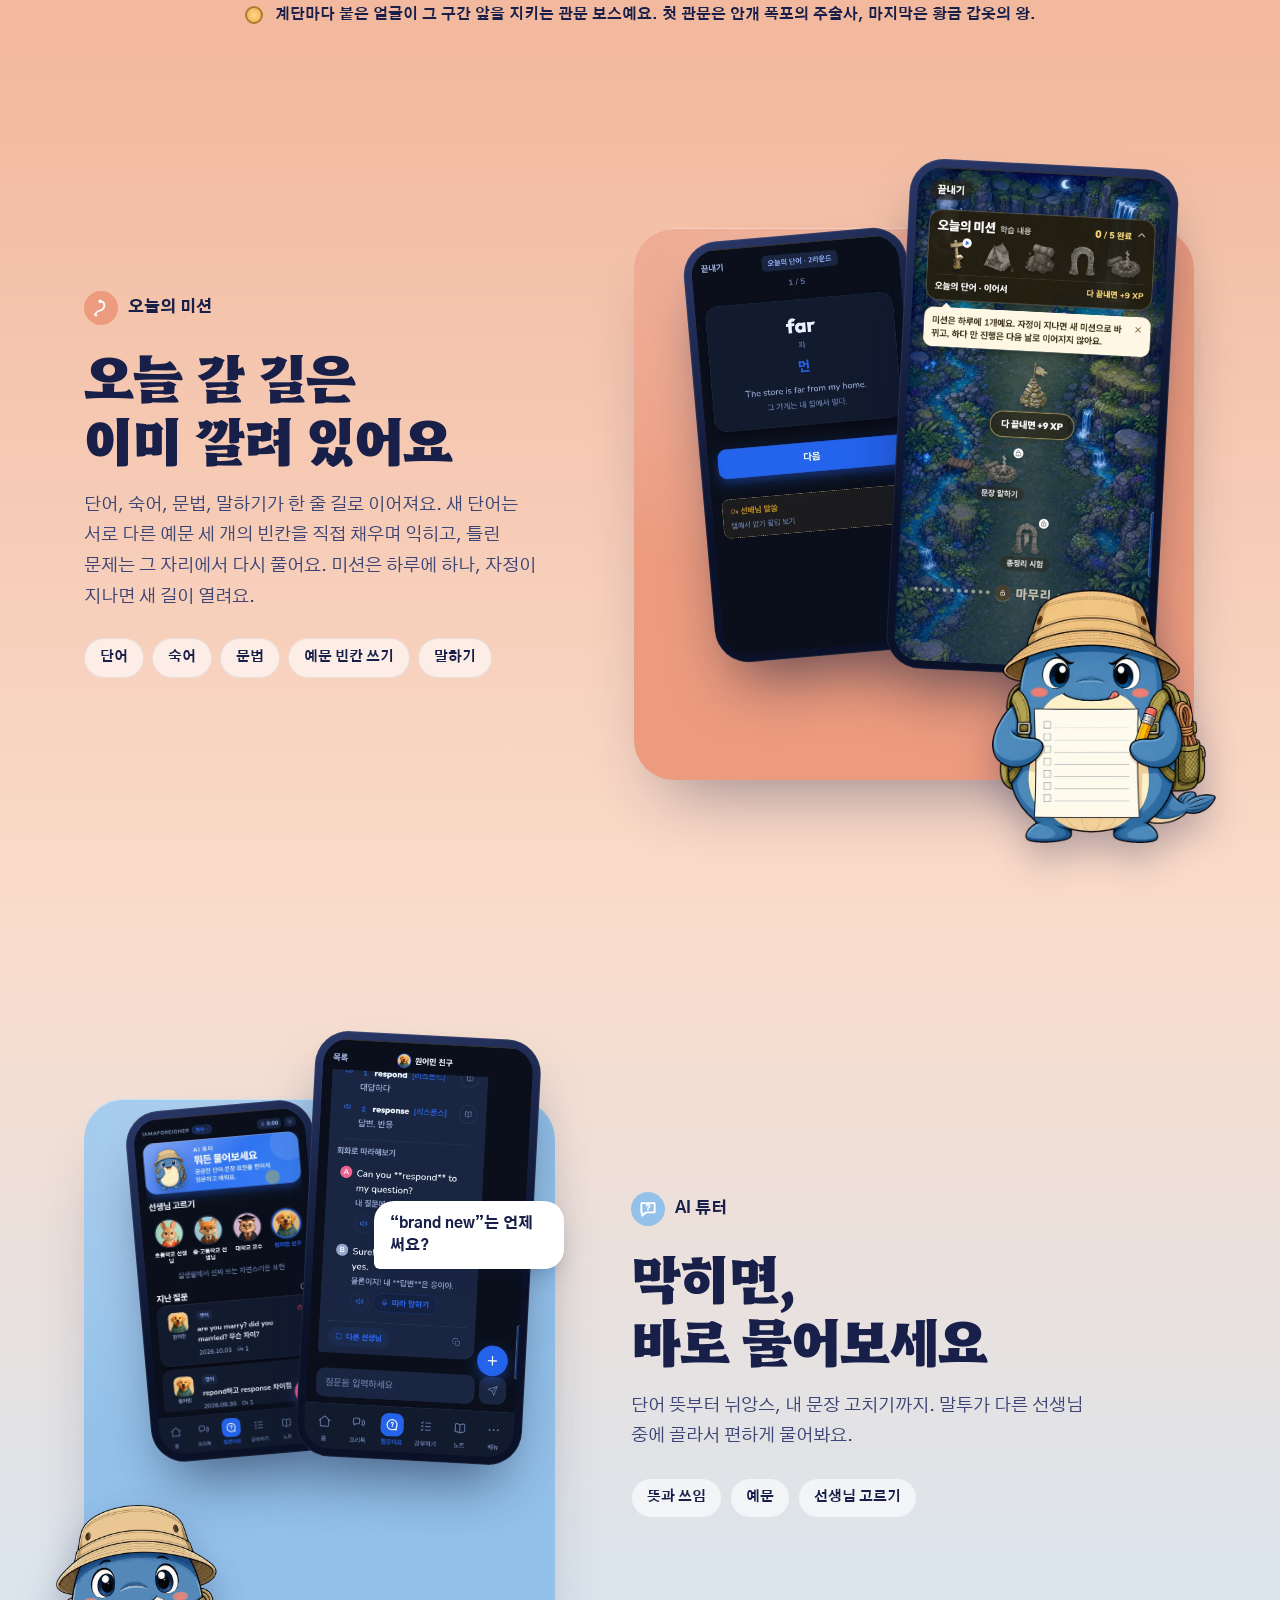
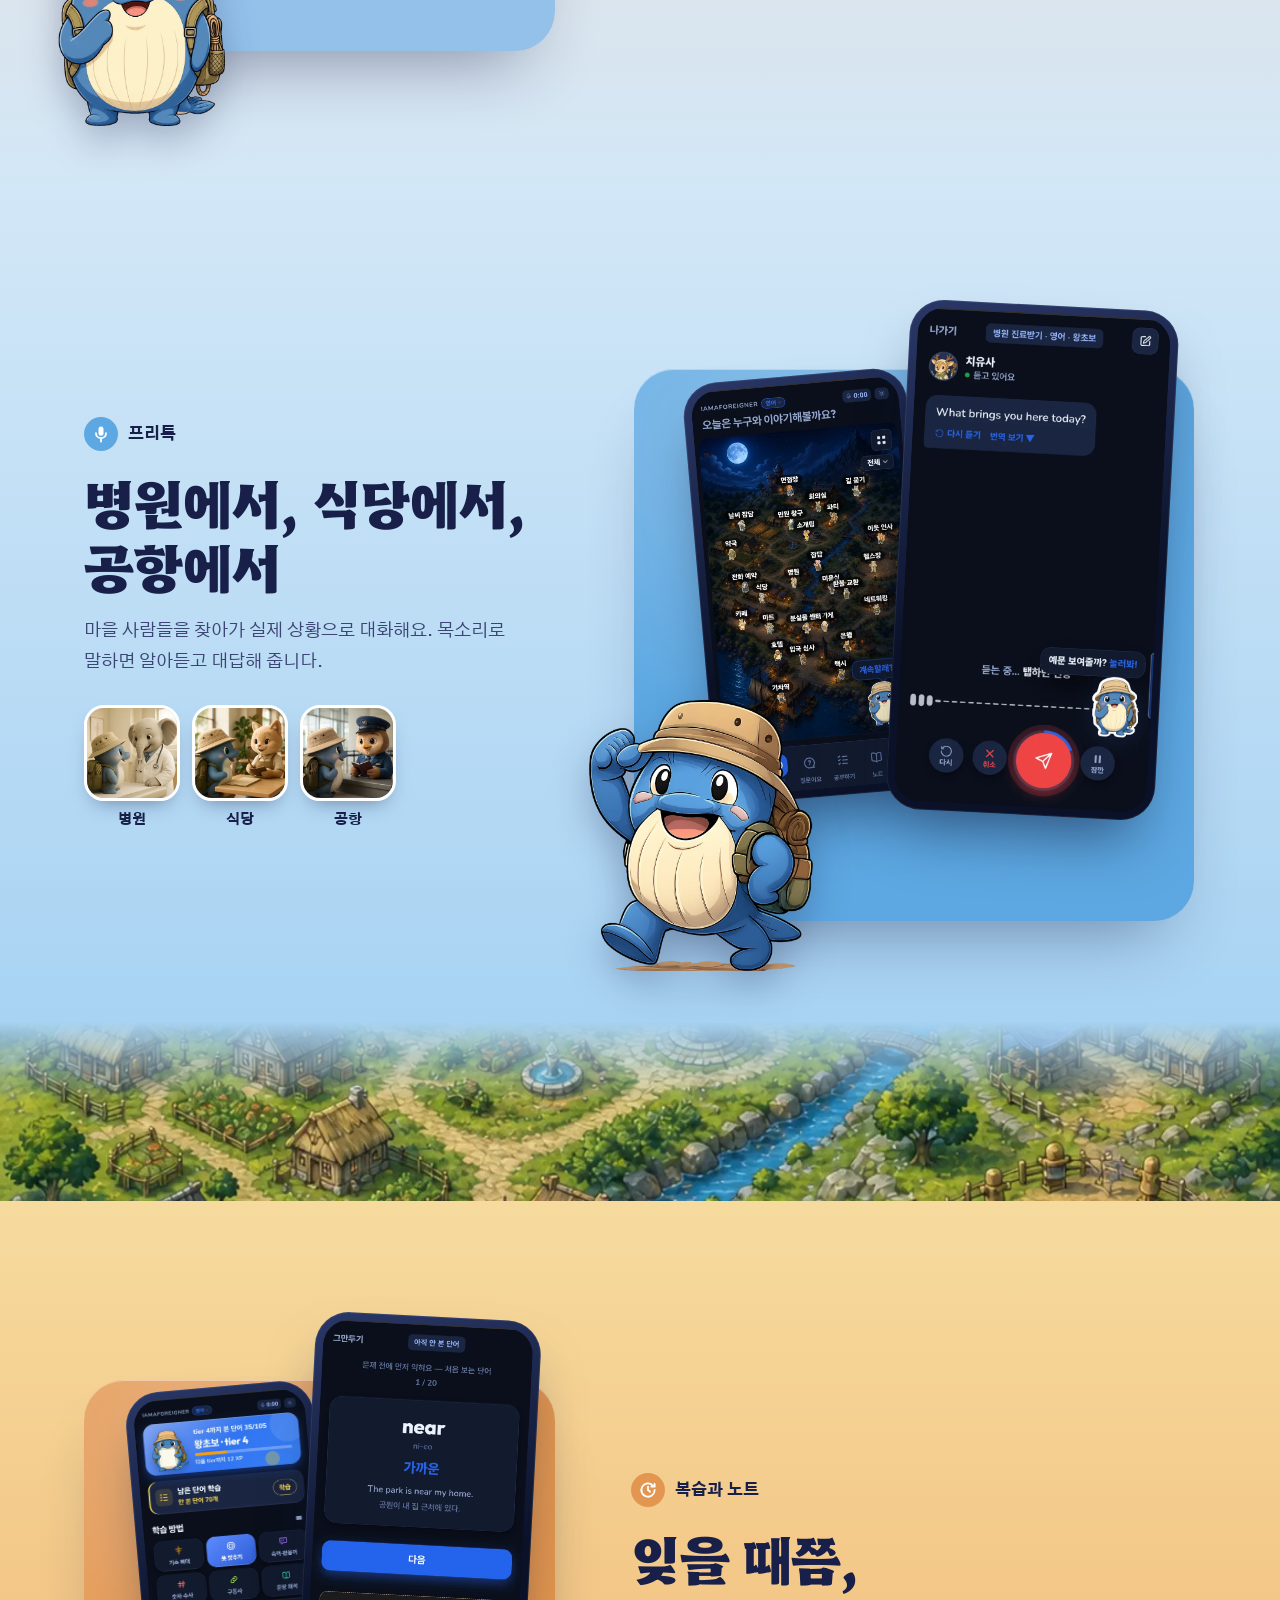
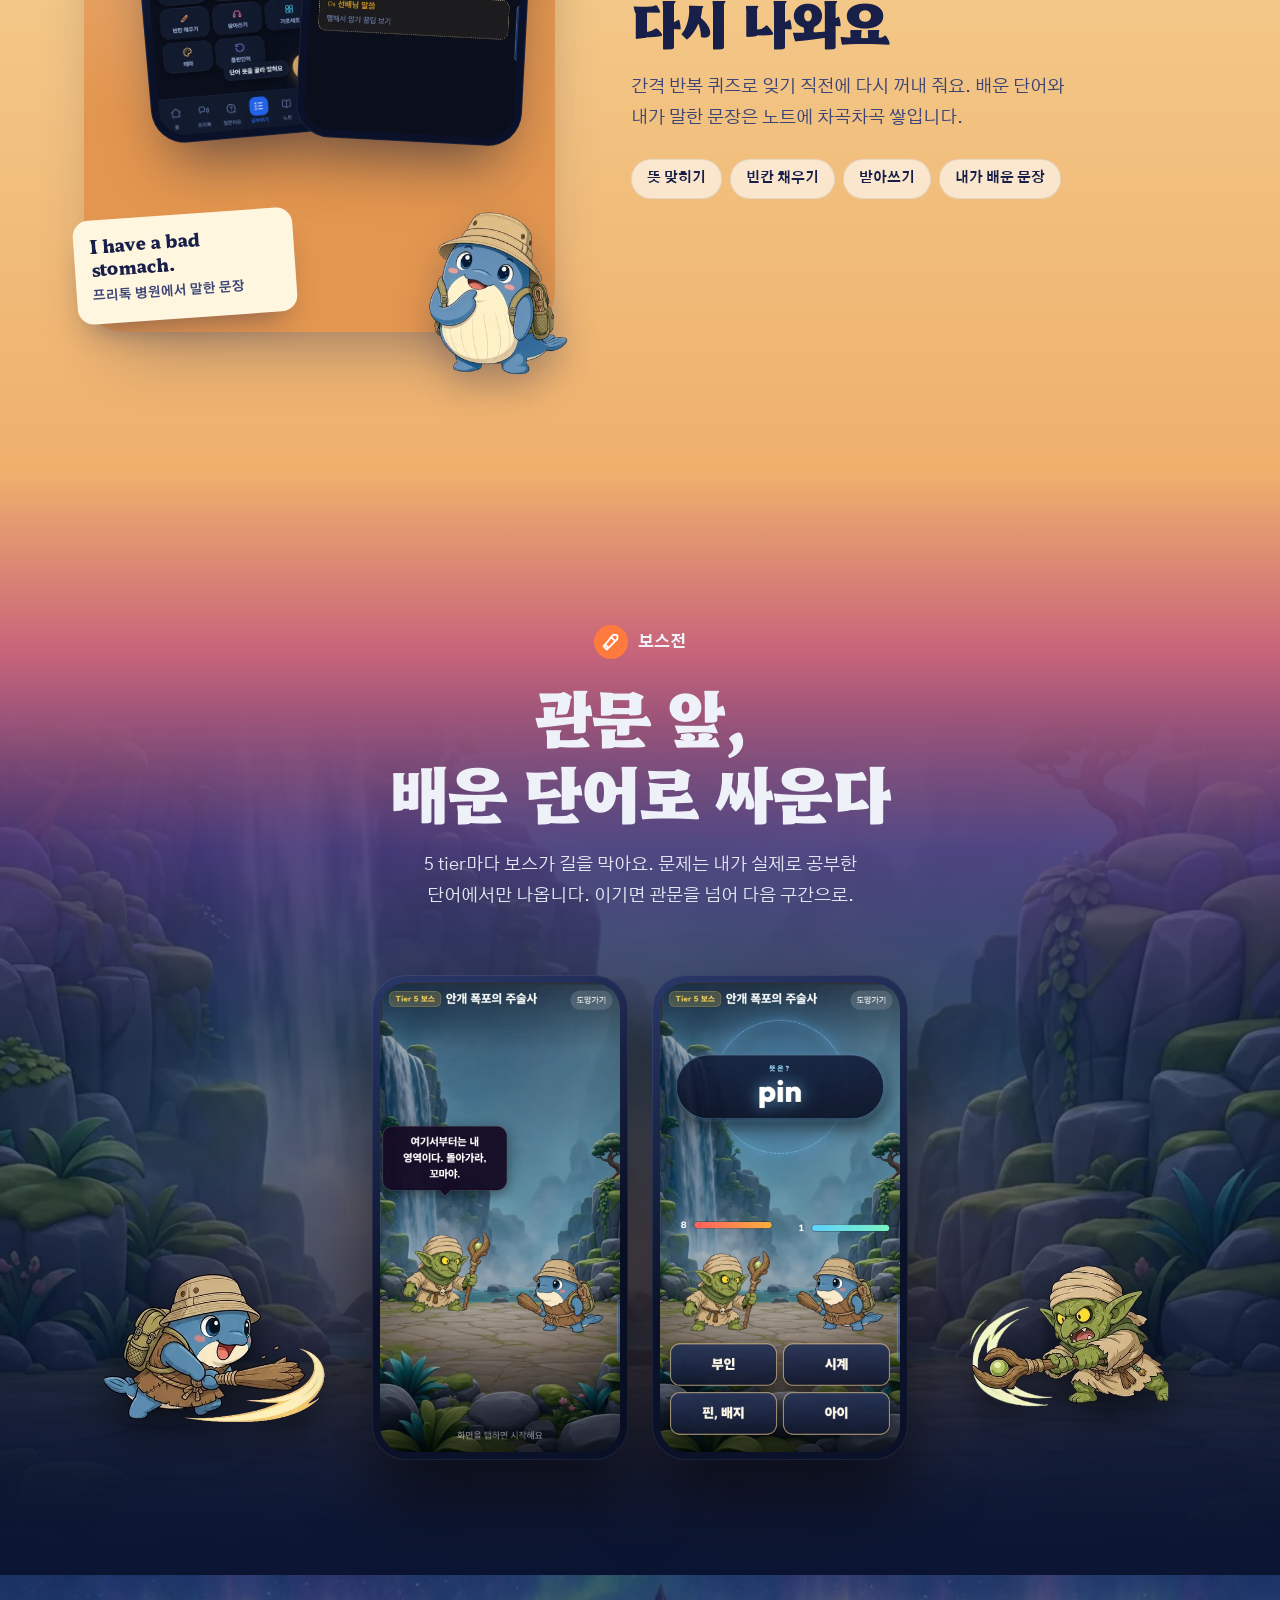
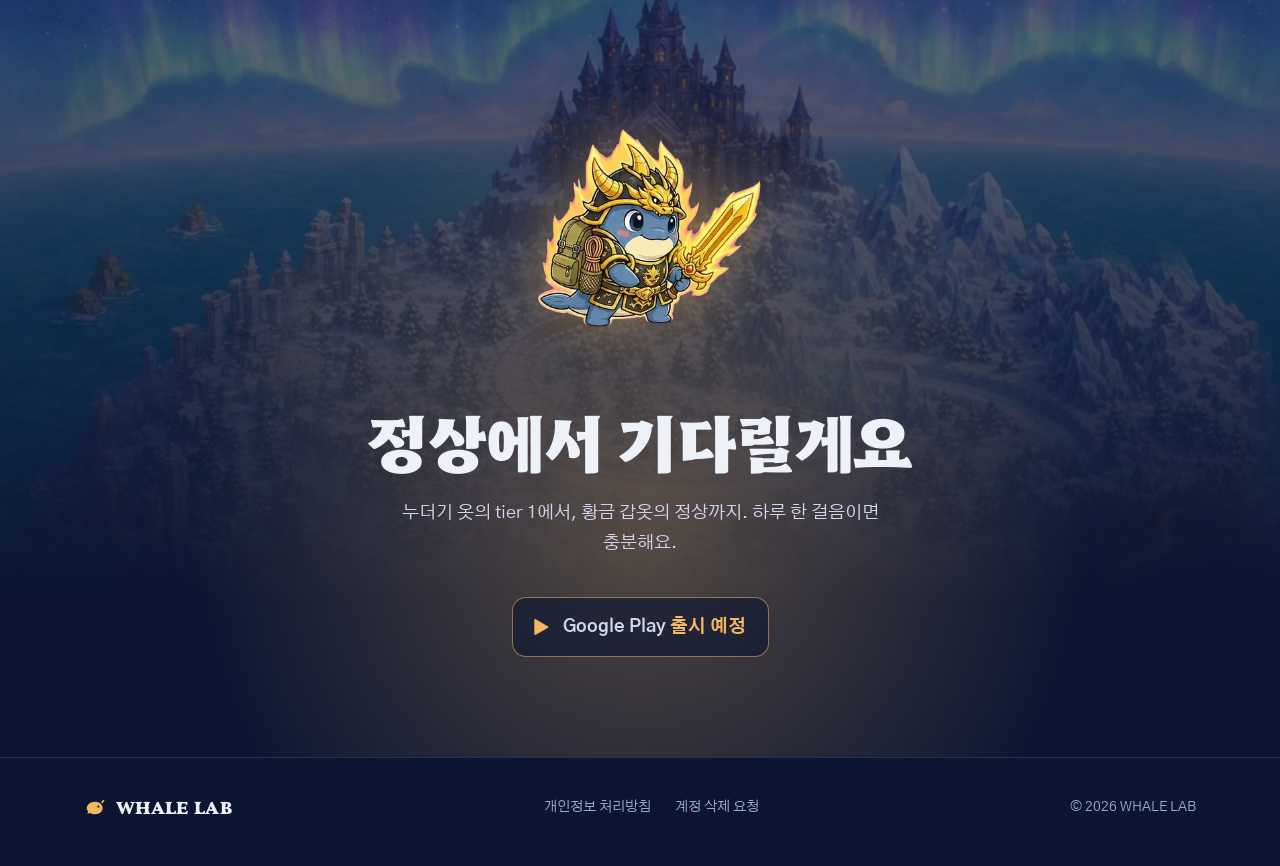
==== commit 92ae3f4e: "chore(images): 앱 스크린샷 10장 재촬영분으로 교체 + alt 문구 정정 - 09-26 촬영분은 헤더·탭·홈 구성·시트가 바뀌기 전이라 전부 교체(앱 public/to" ====
--- a/index.html
+++ b/index.html
@@ -109,7 +109,7 @@
     <div class="stage">
       <div class="panel" aria-hidden="true"></div>
       <figure class="phone phone--back"><img src="images/shot-tutor-1.webp" alt="AI 튜터 화면: 선생님 고르기와 지난 질문" width="640" height="1250" loading="lazy"></figure>
-      <figure class="phone phone--front"><img src="images/shot-tutor-2.webp" alt="AI 튜터가 brand new의 뜻과 예문을 설명하는 화면" width="640" height="1250" loading="lazy"></figure>
+      <figure class="phone phone--front"><img src="images/shot-tutor-2.webp" alt="AI 튜터가 respond와 response의 차이를 예문으로 설명하는 화면" width="640" height="1250" loading="lazy"></figure>
       <img class="cut cut--tutor" src="images/whale-ask.webp" alt="" width="520" height="679" loading="lazy">
       <p class="bubble" aria-hidden="true">“brand new”는 언제 써요?</p>
     </div>
@@ -149,7 +149,7 @@
     <div class="stage">
       <div class="panel" aria-hidden="true"></div>
       <figure class="phone phone--back"><img src="images/shot-study-1.webp" alt="공부하기 화면: 뜻 맞추기, 빈칸 채우기 등 학습 방법" width="640" height="1250" loading="lazy"></figure>
-      <figure class="phone phone--front"><img src="images/shot-study-2.webp" alt="플래시카드 복습 화면" width="640" height="1250" loading="lazy"></figure>
+      <figure class="phone phone--front"><img src="images/shot-study-2.webp" alt="처음 보는 단어를 먼저 익히는 단어 카드 화면" width="640" height="1250" loading="lazy"></figure>
       <img class="cut cut--review" src="images/whale-curious.webp" alt="" width="225" height="262" loading="lazy">
       <div class="notecard" aria-hidden="true"><b>I have a bad stomach.</b><span>프리톡 병원에서 말한 문장</span></div>
     </div>
@@ -171,7 +171,7 @@
       <img class="fighter fighter--hero" src="images/hero-t01-attack.webp" alt="공격하는 고래 기사" width="420" height="420" loading="lazy">
       <div class="arena__phones">
         <figure class="phone"><img src="images/shot-boss-2.webp" alt="보스 안개 폭포의 주술사가 말을 거는 전투 시작 화면" width="640" height="1250" loading="lazy"></figure>
-        <figure class="phone"><img src="images/shot-boss-1.webp" alt="tier 5 보스전: feel의 뜻을 고르는 4지선다" width="640" height="1250" loading="lazy"></figure>
+        <figure class="phone"><img src="images/shot-boss-1.webp" alt="tier 5 보스전: pin의 뜻을 고르는 4지선다" width="640" height="1250" loading="lazy"></figure>
       </div>
       <img class="fighter fighter--boss" src="images/boss01-attack.webp" alt="tier 5 보스, 안개 폭포의 주술사" width="420" height="420" loading="lazy">
     </div>
